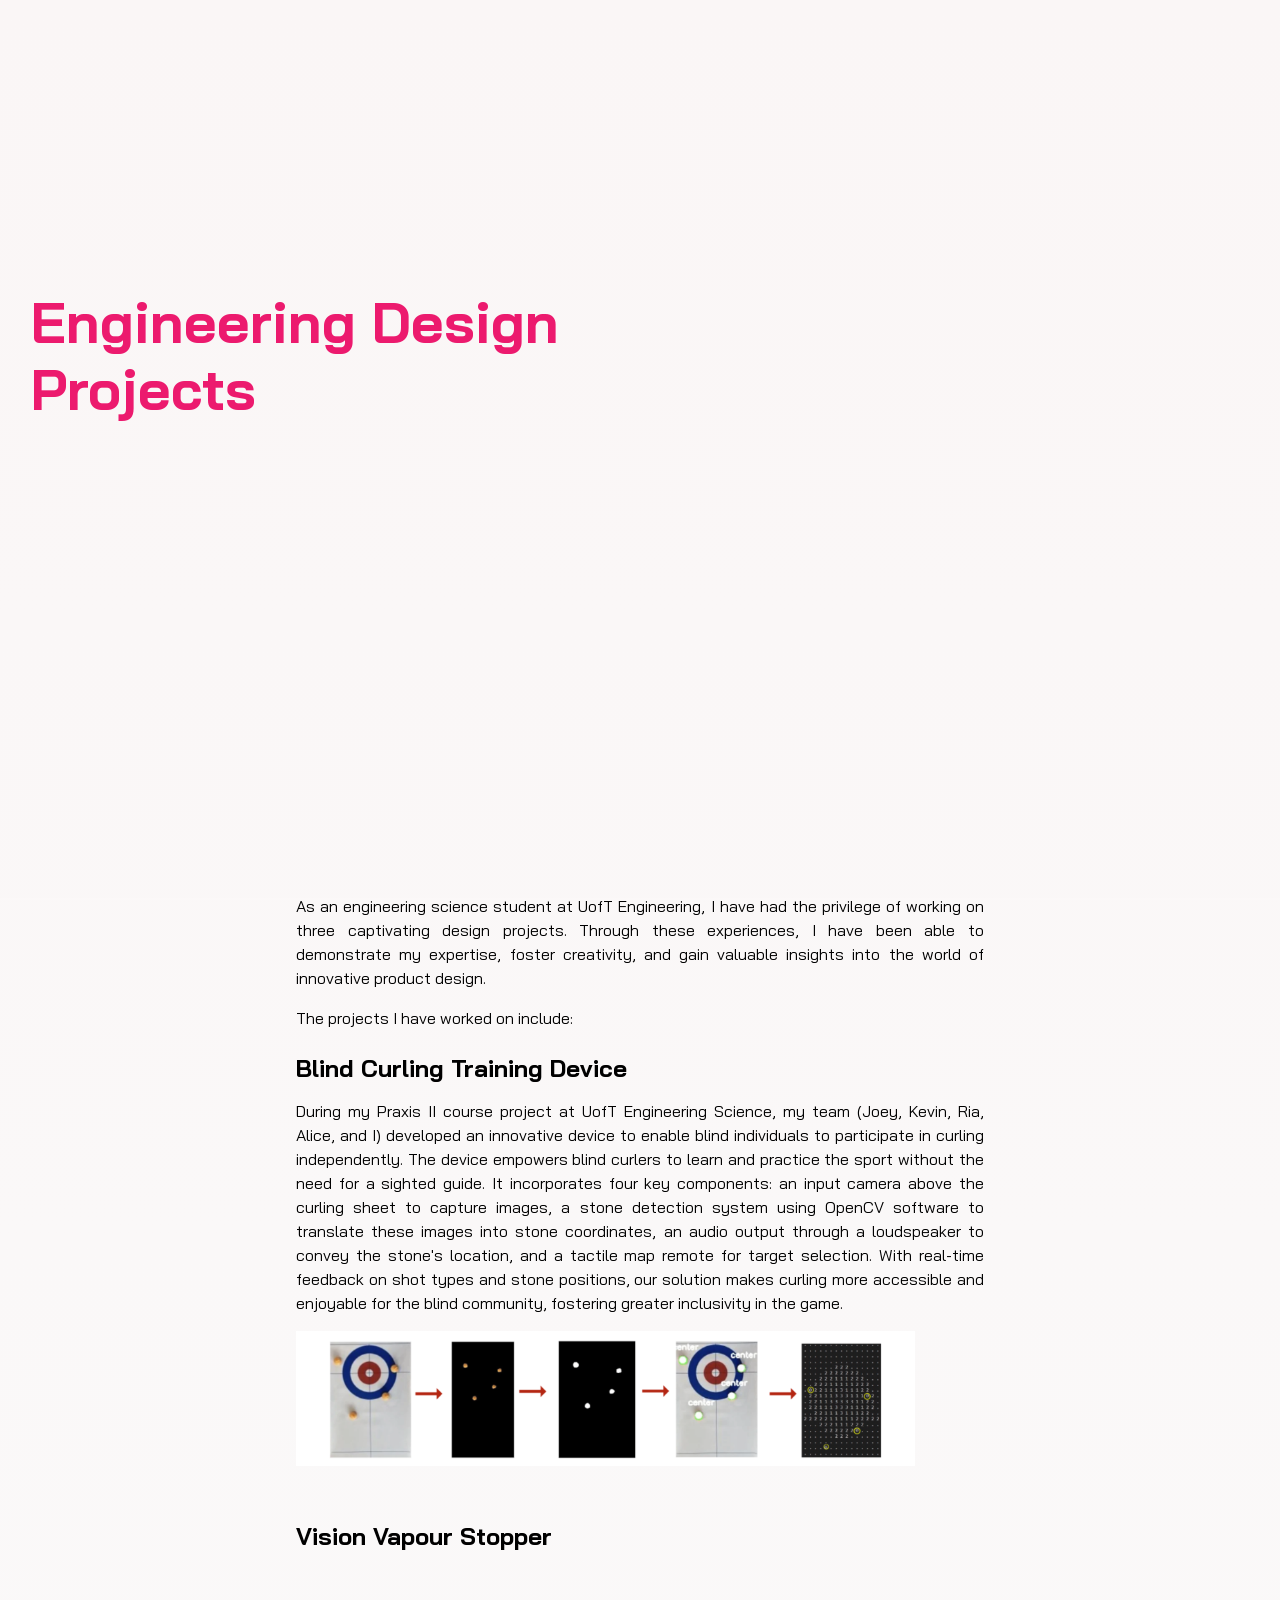
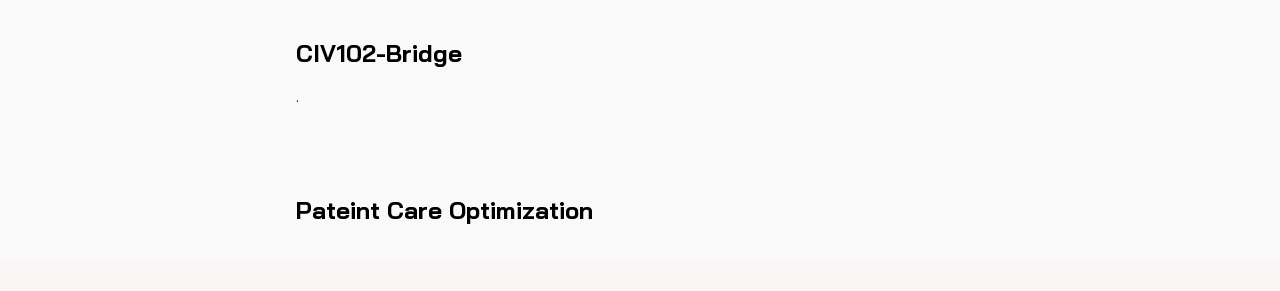
==== EngineeringDesign.html @ 1d96adac "Update EngineeringDesign.html" ====
<!DOCTYPE html>
<html lang="en">

<head>
  <meta charset="UTF-8">
  <meta http-equiv="X-UA-Compatible" content="IE=edge">
  <meta name="viewport" content="width=device-width, initial-scale=1.0">
  <title>Najma Sultani Engineering Designer</title>
  <link rel="stylesheet" href="css/bootstrap.min.css">
  <link rel="stylesheet" href="css/aos.css">
  <link rel="stylesheet" href="css/line-awesome.min.css">
  <link rel="stylesheet" href="css/style-page2.css">
</head>

<body data-bs-spy="scroll" data-bs-target=".navbar">
  


  <!-- Add your content here -->
  <section id="work" class="full-height px-lg-5">
    <div class="container">
      <div class="row justify-content-center">
        <div class="col-lg-8 text-center">
          <div class="header-image"></div>
          <div class="header-text">
          <h1 class="display-4 text-brand fw-bold">Engineering Design Projects</h1>
          </div>
        </div>
      </div>
    </div>
  </section>
  <section id="work" class="full-height px-4">
    <div class="container">
      <div class="row justify-content-center">
        <div class="col-md-8 mb-2">
          <div class="p-4 text">
            <p class="text">As an engineering science student at UofT Engineering, I have had the privilege of working on three captivating design projects. Through these experiences, I have been able to demonstrate my expertise, foster creativity, and gain valuable insights into the world of innovative product design.</p>
            <p class="mt-1 mb-4">The projects I have worked on include:</p> 
            <h4 class="mb-3">Blind Curling Training Device</h4>
            <p>During my Praxis II course project at UofT Engineering Science, my team (Joey, Kevin, Ria, Alice, and I) developed an innovative device to enable blind individuals to participate in curling independently. The device empowers blind curlers to learn and practice the sport without the need for a sighted guide. It incorporates four key components: an input camera above the curling sheet to capture images, a stone detection system using OpenCV software to translate these images into stone coordinates, an audio output through a loudspeaker to convey the stone's location, and a tactile map remote for target selection. With real-time feedback on shot types and stone positions, our solution makes curling more accessible and enjoyable for the blind community, fostering greater inclusivity in the game.</p>
            <img src="images/curlingdevice.png" alt="Praxis II Project Image">
          </div>
        </div>
      </div>

      <div class="row justify-content-center">
        <div class="col-md-8 mb-lg-4">
          <div class="p-4 text">
            <h4 class="mb-3">Vision Vapour Stopper</h4>
            <p></p>
            
          </div>
        </div>
      </div>

      <div class="row justify-content-center">
        <div class="col-md-8 mb-lg-4">
          <div class="p-4 text">
            <h4 class="mb-3">CIV102-Bridge</h4>
            <p>.</p>
          </div>
        </div>
      </div>

      <div class="row justify-content-center">
        <div class="col-md-8 mb-lg-4">
          <div class="p-4 text">
            <h4 class="mb-3">Pateint Care Optimization</h4>
            <p></p>
            
          </div>
        </div>
      </div>

    </div>
  </section>
  <!--//WORK-->

  <script src="js/aos.js"></script>
  <script src="js/main.js"></script>
  <script src="js/bootstrap.bundle.min.js"></script>

</body>

</html>
---- css/line-awesome.min.css ----
.la,.lab,.lad,.lal,.lar,.las{-moz-osx-font-smoothing:grayscale;-webkit-font-smoothing:antialiased;display:inline-block;font-style:normal;font-variant:normal;text-rendering:auto;line-height:1}.la-lg{font-size:1.33333em;line-height:.75em;vertical-align:-.0667em}.la-xs{font-size:.75em}.la-sm{font-size:.875em}.la-1x{font-size:1em}.la-2x{font-size:2em}.la-3x{font-size:3em}.la-4x{font-size:4em}.la-5x{font-size:5em}.la-6x{font-size:6em}.la-7x{font-size:7em}.la-8x{font-size:8em}.la-9x{font-size:9em}.la-10x{font-size:10em}.la-fw{text-align:center;width:1.25em}.la-ul{list-style-type:none;margin-left:2.5em;padding-left:0}.la-ul>li{position:relative}.la-li{left:-2em;position:absolute;text-align:center;width:2em;line-height:inherit}.la-border{border:solid .08em #eee;border-radius:.1em;padding:.2em .25em .15em}.la-pull-left{float:left}.la-pull-right{float:right}.la.la-pull-left,.lab.la-pull-left,.lal.la-pull-left,.lar.la-pull-left,.las.la-pull-left{margin-right:.3em}.la.la-pull-right,.lab.la-pull-right,.lal.la-pull-right,.lar.la-pull-right,.las.la-pull-right{margin-left:.3em}.la-spin{-webkit-animation:la-spin 2s infinite linear;animation:la-spin 2s infinite linear}.la-pulse{-webkit-animation:la-spin 1s infinite steps(8);animation:la-spin 1s infinite steps(8)}@-webkit-keyframes la-spin{0%{-webkit-transform:rotate(0);transform:rotate(0)}100%{-webkit-transform:rotate(360deg);transform:rotate(360deg)}}@keyframes la-spin{0%{-webkit-transform:rotate(0);transform:rotate(0)}100%{-webkit-transform:rotate(360deg);transform:rotate(360deg)}}.la-rotate-90{-webkit-transform:rotate(90deg);transform:rotate(90deg)}.la-rotate-180{-webkit-transform:rotate(180deg);transform:rotate(180deg)}.la-rotate-270{-webkit-transform:rotate(270deg);transform:rotate(270deg)}.la-flip-horizontal{-webkit-transform:scale(-1,1);transform:scale(-1,1)}.la-flip-vertical{-webkit-transform:scale(1,-1);transform:scale(1,-1)}.la-flip-both,.la-flip-horizontal.la-flip-vertical{-webkit-transform:scale(-1,-1);transform:scale(-1,-1)}:root .la-flip-both,:root .la-flip-horizontal,:root .la-flip-vertical,:root .la-rotate-180,:root .la-rotate-270,:root .la-rotate-90{-webkit-filter:none;filter:none}.la-stack{display:inline-block;height:2em;line-height:2em;position:relative;vertical-align:middle;width:2.5em}.la-stack-1x,.la-stack-2x{left:0;position:absolute;text-align:center;width:100%}.la-stack-1x{line-height:inherit}.la-stack-2x{font-size:2em}.la-inverse{color:#fff}.la-500px:before{content:"\f26e"}.la-accessible-icon:before{content:"\f368"}.la-accusoft:before{content:"\f369"}.la-acquisitions-incorporated:before{content:"\f6af"}.la-ad:before{content:"\f641"}.la-address-book:before{content:"\f2b9"}.la-address-card:before{content:"\f2bb"}.la-adjust:before{content:"\f042"}.la-adn:before{content:"\f170"}.la-adobe:before{content:"\f778"}.la-adversal:before{content:"\f36a"}.la-affiliatetheme:before{content:"\f36b"}.la-air-freshener:before{content:"\f5d0"}.la-airbnb:before{content:"\f834"}.la-algolia:before{content:"\f36c"}.la-align-center:before{content:"\f037"}.la-align-justify:before{content:"\f039"}.la-align-left:before{content:"\f036"}.la-align-right:before{content:"\f038"}.la-alipay:before{content:"\f642"}.la-allergies:before{content:"\f461"}.la-amazon:before{content:"\f270"}.la-amazon-pay:before{content:"\f42c"}.la-ambulance:before{content:"\f0f9"}.la-american-sign-language-interpreting:before{content:"\f2a3"}.la-amilia:before{content:"\f36d"}.la-anchor:before{content:"\f13d"}.la-android:before{content:"\f17b"}.la-angellist:before{content:"\f209"}.la-angle-double-down:before{content:"\f103"}.la-angle-double-left:before{content:"\f100"}.la-angle-double-right:before{content:"\f101"}.la-angle-double-up:before{content:"\f102"}.la-angle-down:before{content:"\f107"}.la-angle-left:before{content:"\f104"}.la-angle-right:before{content:"\f105"}.la-angle-up:before{content:"\f106"}.la-angry:before{content:"\f556"}.la-angrycreative:before{content:"\f36e"}.la-angular:before{content:"\f420"}.la-ankh:before{content:"\f644"}.la-app-store:before{content:"\f36f"}.la-app-store-ios:before{content:"\f370"}.la-apper:before{content:"\f371"}.la-apple:before{content:"\f179"}.la-apple-alt:before{content:"\f5d1"}.la-apple-pay:before{content:"\f415"}.la-archive:before{content:"\f187"}.la-archway:before{content:"\f557"}.la-arrow-alt-circle-down:before{content:"\f358"}.la-arrow-alt-circle-left:before{content:"\f359"}.la-arrow-alt-circle-right:before{content:"\f35a"}.la-arrow-alt-circle-up:before{content:"\f35b"}.la-arrow-circle-down:before{content:"\f0ab"}.la-arrow-circle-left:before{content:"\f0a8"}.la-arrow-circle-right:before{content:"\f0a9"}.la-arrow-circle-up:before{content:"\f0aa"}.la-arrow-down:before{content:"\f063"}.la-arrow-left:before{content:"\f060"}.la-arrow-right:before{content:"\f061"}.la-arrow-up:before{content:"\f062"}.la-arrows-alt:before{content:"\f0b2"}.la-arrows-alt-h:before{content:"\f337"}.la-arrows-alt-v:before{content:"\f338"}.la-artstation:before{content:"\f77a"}.la-assistive-listening-systems:before{content:"\f2a2"}.la-asterisk:before{content:"\f069"}.la-asymmetrik:before{content:"\f372"}.la-at:before{content:"\f1fa"}.la-atlas:before{content:"\f558"}.la-atlassian:before{content:"\f77b"}.la-atom:before{content:"\f5d2"}.la-audible:before{content:"\f373"}.la-audio-description:before{content:"\f29e"}.la-autoprefixer:before{content:"\f41c"}.la-avianex:before{content:"\f374"}.la-aviato:before{content:"\f421"}.la-award:before{content:"\f559"}.la-aws:before{content:"\f375"}.la-baby:before{content:"\f77c"}.la-baby-carriage:before{content:"\f77d"}.la-backspace:before{content:"\f55a"}.la-backward:before{content:"\f04a"}.la-bacon:before{content:"\f7e5"}.la-balance-scale:before{content:"\f24e"}.la-balance-scale-left:before{content:"\f515"}.la-balance-scale-right:before{content:"\f516"}.la-ban:before{content:"\f05e"}.la-band-aid:before{content:"\f462"}.la-bandcamp:before{content:"\f2d5"}.la-barcode:before{content:"\f02a"}.la-bars:before{content:"\f0c9"}.la-baseball-ball:before{content:"\f433"}.la-basketball-ball:before{content:"\f434"}.la-bath:before{content:"\f2cd"}.la-battery-empty:before{content:"\f244"}.la-battery-full:before{content:"\f240"}.la-battery-half:before{content:"\f242"}.la-battery-quarter:before{content:"\f243"}.la-battery-three-quarters:before{content:"\f241"}.la-battle-net:before{content:"\f835"}.la-bed:before{content:"\f236"}.la-beer:before{content:"\f0fc"}.la-behance:before{content:"\f1b4"}.la-behance-square:before{content:"\f1b5"}.la-bell:before{content:"\f0f3"}.la-bell-slash:before{content:"\f1f6"}.la-bezier-curve:before{content:"\f55b"}.la-bible:before{content:"\f647"}.la-bicycle:before{content:"\f206"}.la-biking:before{content:"\f84a"}.la-bimobject:before{content:"\f378"}.la-binoculars:before{content:"\f1e5"}.la-biohazard:before{content:"\f780"}.la-birthday-cake:before{content:"\f1fd"}.la-bitbucket:before{content:"\f171"}.la-bitcoin:before{content:"\f379"}.la-bity:before{content:"\f37a"}.la-black-tie:before{content:"\f27e"}.la-blackberry:before{content:"\f37b"}.la-blender:before{content:"\f517"}.la-blender-phone:before{content:"\f6b6"}.la-blind:before{content:"\f29d"}.la-blog:before{content:"\f781"}.la-blogger:before{content:"\f37c"}.la-blogger-b:before{content:"\f37d"}.la-bluetooth:before{content:"\f293"}.la-bluetooth-b:before{content:"\f294"}.la-bold:before{content:"\f032"}.la-bolt:before{content:"\f0e7"}.la-bomb:before{content:"\f1e2"}.la-bone:before{content:"\f5d7"}.la-bong:before{content:"\f55c"}.la-book:before{content:"\f02d"}.la-book-dead:before{content:"\f6b7"}.la-book-medical:before{content:"\f7e6"}.la-book-open:before{content:"\f518"}.la-book-reader:before{content:"\f5da"}.la-bookmark:before{content:"\f02e"}.la-bootstrap:before{content:"\f836"}.la-border-all:before{content:"\f84c"}.la-border-none:before{content:"\f850"}.la-border-style:before{content:"\f853"}.la-bowling-ball:before{content:"\f436"}.la-box:before{content:"\f466"}.la-box-open:before{content:"\f49e"}.la-boxes:before{content:"\f468"}.la-braille:before{content:"\f2a1"}.la-brain:before{content:"\f5dc"}.la-bread-slice:before{content:"\f7ec"}.la-briefcase:before{content:"\f0b1"}.la-briefcase-medical:before{content:"\f469"}.la-broadcast-tower:before{content:"\f519"}.la-broom:before{content:"\f51a"}.la-brush:before{content:"\f55d"}.la-btc:before{content:"\f15a"}.la-buffer:before{content:"\f837"}.la-bug:before{content:"\f188"}.la-building:before{content:"\f1ad"}.la-bullhorn:before{content:"\f0a1"}.la-bullseye:before{content:"\f140"}.la-burn:before{content:"\f46a"}.la-buromobelexperte:before{content:"\f37f"}.la-bus:before{content:"\f207"}.la-bus-alt:before{content:"\f55e"}.la-business-time:before{content:"\f64a"}.la-buy-n-large:before{content:"\f8a6"}.la-buysellads:before{content:"\f20d"}.la-calculator:before{content:"\f1ec"}.la-calendar:before{content:"\f133"}.la-calendar-alt:before{content:"\f073"}.la-calendar-check:before{content:"\f274"}.la-calendar-day:before{content:"\f783"}.la-calendar-minus:before{content:"\f272"}.la-calendar-plus:before{content:"\f271"}.la-calendar-times:before{content:"\f273"}.la-calendar-week:before{content:"\f784"}.la-camera:before{content:"\f030"}.la-camera-retro:before{content:"\f083"}.la-campground:before{content:"\f6bb"}.la-canadian-maple-leaf:before{content:"\f785"}.la-candy-cane:before{content:"\f786"}.la-cannabis:before{content:"\f55f"}.la-capsules:before{content:"\f46b"}.la-car:before{content:"\f1b9"}.la-car-alt:before{content:"\f5de"}.la-car-battery:before{content:"\f5df"}.la-car-crash:before{content:"\f5e1"}.la-car-side:before{content:"\f5e4"}.la-caret-down:before{content:"\f0d7"}.la-caret-left:before{content:"\f0d9"}.la-caret-right:before{content:"\f0da"}.la-caret-square-down:before{content:"\f150"}.la-caret-square-left:before{content:"\f191"}.la-caret-square-right:before{content:"\f152"}.la-caret-square-up:before{content:"\f151"}.la-caret-up:before{content:"\f0d8"}.la-carrot:before{content:"\f787"}.la-cart-arrow-down:before{content:"\f218"}.la-cart-plus:before{content:"\f217"}.la-cash-register:before{content:"\f788"}.la-cat:before{content:"\f6be"}.la-cc-amazon-pay:before{content:"\f42d"}.la-cc-amex:before{content:"\f1f3"}.la-cc-apple-pay:before{content:"\f416"}.la-cc-diners-club:before{content:"\f24c"}.la-cc-discover:before{content:"\f1f2"}.la-cc-jcb:before{content:"\f24b"}.la-cc-mastercard:before{content:"\f1f1"}.la-cc-paypal:before{content:"\f1f4"}.la-cc-stripe:before{content:"\f1f5"}.la-cc-visa:before{content:"\f1f0"}.la-centercode:before{content:"\f380"}.la-centos:before{content:"\f789"}.la-certificate:before{content:"\f0a3"}.la-chair:before{content:"\f6c0"}.la-chalkboard:before{content:"\f51b"}.la-chalkboard-teacher:before{content:"\f51c"}.la-charging-station:before{content:"\f5e7"}.la-chart-area:before{content:"\f1fe"}.la-chart-bar:before{content:"\f080"}.la-chart-line:before{content:"\f201"}.la-chart-pie:before{content:"\f200"}.la-check:before{content:"\f00c"}.la-check-circle:before{content:"\f058"}.la-check-double:before{content:"\f560"}.la-check-square:before{content:"\f14a"}.la-cheese:before{content:"\f7ef"}.la-chess:before{content:"\f439"}.la-chess-bishop:before{content:"\f43a"}.la-chess-board:before{content:"\f43c"}.la-chess-king:before{content:"\f43f"}.la-chess-knight:before{content:"\f441"}.la-chess-pawn:before{content:"\f443"}.la-chess-queen:before{content:"\f445"}.la-chess-rook:before{content:"\f447"}.la-chevron-circle-down:before{content:"\f13a"}.la-chevron-circle-left:before{content:"\f137"}.la-chevron-circle-right:before{content:"\f138"}.la-chevron-circle-up:before{content:"\f139"}.la-chevron-down:before{content:"\f078"}.la-chevron-left:before{content:"\f053"}.la-chevron-right:before{content:"\f054"}.la-chevron-up:before{content:"\f077"}.la-child:before{content:"\f1ae"}.la-chrome:before{content:"\f268"}.la-chromecast:before{content:"\f838"}.la-church:before{content:"\f51d"}.la-circle:before{content:"\f111"}.la-circle-notch:before{content:"\f1ce"}.la-city:before{content:"\f64f"}.la-clinic-medical:before{content:"\f7f2"}.la-clipboard:before{content:"\f328"}.la-clipboard-check:before{content:"\f46c"}.la-clipboard-list:before{content:"\f46d"}.la-clock:before{content:"\f017"}.la-clone:before{content:"\f24d"}.la-closed-captioning:before{content:"\f20a"}.la-cloud:before{content:"\f0c2"}.la-cloud-download-alt:before{content:"\f381"}.la-cloud-meatball:before{content:"\f73b"}.la-cloud-moon:before{content:"\f6c3"}.la-cloud-moon-rain:before{content:"\f73c"}.la-cloud-rain:before{content:"\f73d"}.la-cloud-showers-heavy:before{content:"\f740"}.la-cloud-sun:before{content:"\f6c4"}.la-cloud-sun-rain:before{content:"\f743"}.la-cloud-upload-alt:before{content:"\f382"}.la-cloudscale:before{content:"\f383"}.la-cloudsmith:before{content:"\f384"}.la-cloudversify:before{content:"\f385"}.la-cocktail:before{content:"\f561"}.la-code:before{content:"\f121"}.la-code-branch:before{content:"\f126"}.la-codepen:before{content:"\f1cb"}.la-codiepie:before{content:"\f284"}.la-coffee:before{content:"\f0f4"}.la-cog:before{content:"\f013"}.la-cogs:before{content:"\f085"}.la-coins:before{content:"\f51e"}.la-columns:before{content:"\f0db"}.la-comment:before{content:"\f075"}.la-comment-alt:before{content:"\f27a"}.la-comment-dollar:before{content:"\f651"}.la-comment-dots:before{content:"\f4ad"}.la-comment-medical:before{content:"\f7f5"}.la-comment-slash:before{content:"\f4b3"}.la-comments:before{content:"\f086"}.la-comments-dollar:before{content:"\f653"}.la-compact-disc:before{content:"\f51f"}.la-compass:before{content:"\f14e"}.la-compress:before{content:"\f066"}.la-compress-arrows-alt:before{content:"\f78c"}.la-concierge-bell:before{content:"\f562"}.la-confluence:before{content:"\f78d"}.la-connectdevelop:before{content:"\f20e"}.la-contao:before{content:"\f26d"}.la-cookie:before{content:"\f563"}.la-cookie-bite:before{content:"\f564"}.la-copy:before{content:"\f0c5"}.la-copyright:before{content:"\f1f9"}.la-cotton-bureau:before{content:"\f89e"}.la-couch:before{content:"\f4b8"}.la-cpanel:before{content:"\f388"}.la-creative-commons:before{content:"\f25e"}.la-creative-commons-by:before{content:"\f4e7"}.la-creative-commons-nc:before{content:"\f4e8"}.la-creative-commons-nc-eu:before{content:"\f4e9"}.la-creative-commons-nc-jp:before{content:"\f4ea"}.la-creative-commons-nd:before{content:"\f4eb"}.la-creative-commons-pd:before{content:"\f4ec"}.la-creative-commons-pd-alt:before{content:"\f4ed"}.la-creative-commons-remix:before{content:"\f4ee"}.la-creative-commons-sa:before{content:"\f4ef"}.la-creative-commons-sampling:before{content:"\f4f0"}.la-creative-commons-sampling-plus:before{content:"\f4f1"}.la-creative-commons-share:before{content:"\f4f2"}.la-creative-commons-zero:before{content:"\f4f3"}.la-credit-card:before{content:"\f09d"}.la-critical-role:before{content:"\f6c9"}.la-crop:before{content:"\f125"}.la-crop-alt:before{content:"\f565"}.la-cross:before{content:"\f654"}.la-crosshairs:before{content:"\f05b"}.la-crow:before{content:"\f520"}.la-crown:before{content:"\f521"}.la-crutch:before{content:"\f7f7"}.la-css3:before{content:"\f13c"}.la-css3-alt:before{content:"\f38b"}.la-cube:before{content:"\f1b2"}.la-cubes:before{content:"\f1b3"}.la-cut:before{content:"\f0c4"}.la-cuttlefish:before{content:"\f38c"}.la-d-and-d:before{content:"\f38d"}.la-d-and-d-beyond:before{content:"\f6ca"}.la-dashcube:before{content:"\f210"}.la-database:before{content:"\f1c0"}.la-deaf:before{content:"\f2a4"}.la-delicious:before{content:"\f1a5"}.la-democrat:before{content:"\f747"}.la-deploydog:before{content:"\f38e"}.la-deskpro:before{content:"\f38f"}.la-desktop:before{content:"\f108"}.la-dev:before{content:"\f6cc"}.la-deviantart:before{content:"\f1bd"}.la-dharmachakra:before{content:"\f655"}.la-dhl:before{content:"\f790"}.la-diagnoses:before{content:"\f470"}.la-diaspora:before{content:"\f791"}.la-dice:before{content:"\f522"}.la-dice-d20:before{content:"\f6cf"}.la-dice-d6:before{content:"\f6d1"}.la-dice-five:before{content:"\f523"}.la-dice-four:before{content:"\f524"}.la-dice-one:before{content:"\f525"}.la-dice-six:before{content:"\f526"}.la-dice-three:before{content:"\f527"}.la-dice-two:before{content:"\f528"}.la-digg:before{content:"\f1a6"}.la-digital-ocean:before{content:"\f391"}.la-digital-tachograph:before{content:"\f566"}.la-directions:before{content:"\f5eb"}.la-discord:before{content:"\f392"}.la-discourse:before{content:"\f393"}.la-divide:before{content:"\f529"}.la-dizzy:before{content:"\f567"}.la-dna:before{content:"\f471"}.la-dochub:before{content:"\f394"}.la-docker:before{content:"\f395"}.la-dog:before{content:"\f6d3"}.la-dollar-sign:before{content:"\f155"}.la-dolly:before{content:"\f472"}.la-dolly-flatbed:before{content:"\f474"}.la-donate:before{content:"\f4b9"}.la-door-closed:before{content:"\f52a"}.la-door-open:before{content:"\f52b"}.la-dot-circle:before{content:"\f192"}.la-dove:before{content:"\f4ba"}.la-download:before{content:"\f019"}.la-draft2digital:before{content:"\f396"}.la-drafting-compass:before{content:"\f568"}.la-dragon:before{content:"\f6d5"}.la-draw-polygon:before{content:"\f5ee"}.la-dribbble:before{content:"\f17d"}.la-dribbble-square:before{content:"\f397"}.la-dropbox:before{content:"\f16b"}.la-drum:before{content:"\f569"}.la-drum-steelpan:before{content:"\f56a"}.la-drumstick-bite:before{content:"\f6d7"}.la-drupal:before{content:"\f1a9"}.la-dumbbell:before{content:"\f44b"}.la-dumpster:before{content:"\f793"}.la-dumpster-fire:before{content:"\f794"}.la-dungeon:before{content:"\f6d9"}.la-dyalog:before{content:"\f399"}.la-earlybirds:before{content:"\f39a"}.la-ebay:before{content:"\f4f4"}.la-edge:before{content:"\f282"}.la-edit:before{content:"\f044"}.la-egg:before{content:"\f7fb"}.la-eject:before{content:"\f052"}.la-elementor:before{content:"\f430"}.la-ellipsis-h:before{content:"\f141"}.la-ellipsis-v:before{content:"\f142"}.la-ello:before{content:"\f5f1"}.la-ember:before{content:"\f423"}.la-empire:before{content:"\f1d1"}.la-envelope:before{content:"\f0e0"}.la-envelope-open:before{content:"\f2b6"}.la-envelope-open-text:before{content:"\f658"}.la-envelope-square:before{content:"\f199"}.la-envira:before{content:"\f299"}.la-equals:before{content:"\f52c"}.la-eraser:before{content:"\f12d"}.la-erlang:before{content:"\f39d"}.la-ethereum:before{content:"\f42e"}.la-ethernet:before{content:"\f796"}.la-etsy:before{content:"\f2d7"}.la-euro-sign:before{content:"\f153"}.la-evernote:before{content:"\f839"}.la-exchange-alt:before{content:"\f362"}.la-exclamation:before{content:"\f12a"}.la-exclamation-circle:before{content:"\f06a"}.la-exclamation-triangle:before{content:"\f071"}.la-expand:before{content:"\f065"}.la-expand-arrows-alt:before{content:"\f31e"}.la-expeditedssl:before{content:"\f23e"}.la-external-link-alt:before{content:"\f35d"}.la-external-link-square-alt:before{content:"\f360"}.la-eye:before{content:"\f06e"}.la-eye-dropper:before{content:"\f1fb"}.la-eye-slash:before{content:"\f070"}.la-facebook:before{content:"\f09a"}.la-facebook-f:before{content:"\f39e"}.la-facebook-messenger:before{content:"\f39f"}.la-facebook-square:before{content:"\f082"}.la-fan:before{content:"\f863"}.la-fantasy-flight-games:before{content:"\f6dc"}.la-fast-backward:before{content:"\f049"}.la-fast-forward:before{content:"\f050"}.la-fax:before{content:"\f1ac"}.la-feather:before{content:"\f52d"}.la-feather-alt:before{content:"\f56b"}.la-fedex:before{content:"\f797"}.la-fedora:before{content:"\f798"}.la-female:before{content:"\f182"}.la-fighter-jet:before{content:"\f0fb"}.la-figma:before{content:"\f799"}.la-file:before{content:"\f15b"}.la-file-alt:before{content:"\f15c"}.la-file-archive:before{content:"\f1c6"}.la-file-audio:before{content:"\f1c7"}.la-file-code:before{content:"\f1c9"}.la-file-contract:before{content:"\f56c"}.la-file-csv:before{content:"\f6dd"}.la-file-download:before{content:"\f56d"}.la-file-excel:before{content:"\f1c3"}.la-file-export:before{content:"\f56e"}.la-file-image:before{content:"\f1c5"}.la-file-import:before{content:"\f56f"}.la-file-invoice:before{content:"\f570"}.la-file-invoice-dollar:before{content:"\f571"}.la-file-medical:before{content:"\f477"}.la-file-medical-alt:before{content:"\f478"}.la-file-pdf:before{content:"\f1c1"}.la-file-powerpoint:before{content:"\f1c4"}.la-file-prescription:before{content:"\f572"}.la-file-signature:before{content:"\f573"}.la-file-upload:before{content:"\f574"}.la-file-video:before{content:"\f1c8"}.la-file-word:before{content:"\f1c2"}.la-fill:before{content:"\f575"}.la-fill-drip:before{content:"\f576"}.la-film:before{content:"\f008"}.la-filter:before{content:"\f0b0"}.la-fingerprint:before{content:"\f577"}.la-fire:before{content:"\f06d"}.la-fire-alt:before{content:"\f7e4"}.la-fire-extinguisher:before{content:"\f134"}.la-firefox:before{content:"\f269"}.la-first-aid:before{content:"\f479"}.la-first-order:before{content:"\f2b0"}.la-first-order-alt:before{content:"\f50a"}.la-firstdraft:before{content:"\f3a1"}.la-fish:before{content:"\f578"}.la-fist-raised:before{content:"\f6de"}.la-flag:before{content:"\f024"}.la-flag-checkered:before{content:"\f11e"}.la-flag-usa:before{content:"\f74d"}.la-flask:before{content:"\f0c3"}.la-flickr:before{content:"\f16e"}.la-flipboard:before{content:"\f44d"}.la-flushed:before{content:"\f579"}.la-fly:before{content:"\f417"}.la-folder:before{content:"\f07b"}.la-folder-minus:before{content:"\f65d"}.la-folder-open:before{content:"\f07c"}.la-folder-plus:before{content:"\f65e"}.la-font:before{content:"\f031"}.la-font-awesome:before{content:"\f2b4"}.la-font-awesome-alt:before{content:"\f35c"}.la-font-awesome-flag:before{content:"\f425"}.la-font-awesome-logo-full:before{content:"\f4e6"}.la-fonticons:before{content:"\f280"}.la-fonticons-fi:before{content:"\f3a2"}.la-football-ball:before{content:"\f44e"}.la-fort-awesome:before{content:"\f286"}.la-fort-awesome-alt:before{content:"\f3a3"}.la-forumbee:before{content:"\f211"}.la-forward:before{content:"\f04e"}.la-foursquare:before{content:"\f180"}.la-free-code-camp:before{content:"\f2c5"}.la-freebsd:before{content:"\f3a4"}.la-frog:before{content:"\f52e"}.la-frown:before{content:"\f119"}.la-frown-open:before{content:"\f57a"}.la-fulcrum:before{content:"\f50b"}.la-funnel-dollar:before{content:"\f662"}.la-futbol:before{content:"\f1e3"}.la-galactic-republic:before{content:"\f50c"}.la-galactic-senate:before{content:"\f50d"}.la-gamepad:before{content:"\f11b"}.la-gas-pump:before{content:"\f52f"}.la-gavel:before{content:"\f0e3"}.la-gem:before{content:"\f3a5"}.la-genderless:before{content:"\f22d"}.la-get-pocket:before{content:"\f265"}.la-gg:before{content:"\f260"}.la-gg-circle:before{content:"\f261"}.la-ghost:before{content:"\f6e2"}.la-gift:before{content:"\f06b"}.la-gifts:before{content:"\f79c"}.la-git:before{content:"\f1d3"}.la-git-alt:before{content:"\f841"}.la-git-square:before{content:"\f1d2"}.la-github:before{content:"\f09b"}.la-github-alt:before{content:"\f113"}.la-github-square:before{content:"\f092"}.la-gitkraken:before{content:"\f3a6"}.la-gitlab:before{content:"\f296"}.la-gitter:before{content:"\f426"}.la-glass-cheers:before{content:"\f79f"}.la-glass-martini:before{content:"\f000"}.la-glass-martini-alt:before{content:"\f57b"}.la-glass-whiskey:before{content:"\f7a0"}.la-glasses:before{content:"\f530"}.la-glide:before{content:"\f2a5"}.la-glide-g:before{content:"\f2a6"}.la-globe:before{content:"\f0ac"}.la-globe-africa:before{content:"\f57c"}.la-globe-americas:before{content:"\f57d"}.la-globe-asia:before{content:"\f57e"}.la-globe-europe:before{content:"\f7a2"}.la-gofore:before{content:"\f3a7"}.la-golf-ball:before{content:"\f450"}.la-goodreads:before{content:"\f3a8"}.la-goodreads-g:before{content:"\f3a9"}.la-google:before{content:"\f1a0"}.la-google-drive:before{content:"\f3aa"}.la-google-play:before{content:"\f3ab"}.la-google-plus:before{content:"\f2b3"}.la-google-plus-g:before{content:"\f0d5"}.la-google-plus-square:before{content:"\f0d4"}.la-google-wallet:before{content:"\f1ee"}.la-gopuram:before{content:"\f664"}.la-graduation-cap:before{content:"\f19d"}.la-gratipay:before{content:"\f184"}.la-grav:before{content:"\f2d6"}.la-greater-than:before{content:"\f531"}.la-greater-than-equal:before{content:"\f532"}.la-grimace:before{content:"\f57f"}.la-grin:before{content:"\f580"}.la-grin-alt:before{content:"\f581"}.la-grin-beam:before{content:"\f582"}.la-grin-beam-sweat:before{content:"\f583"}.la-grin-hearts:before{content:"\f584"}.la-grin-squint:before{content:"\f585"}.la-grin-squint-tears:before{content:"\f586"}.la-grin-stars:before{content:"\f587"}.la-grin-tears:before{content:"\f588"}.la-grin-tongue:before{content:"\f589"}.la-grin-tongue-squint:before{content:"\f58a"}.la-grin-tongue-wink:before{content:"\f58b"}.la-grin-wink:before{content:"\f58c"}.la-grip-horizontal:before{content:"\f58d"}.la-grip-lines:before{content:"\f7a4"}.la-grip-lines-vertical:before{content:"\f7a5"}.la-grip-vertical:before{content:"\f58e"}.la-gripfire:before{content:"\f3ac"}.la-grunt:before{content:"\f3ad"}.la-guitar:before{content:"\f7a6"}.la-gulp:before{content:"\f3ae"}.la-h-square:before{content:"\f0fd"}.la-hacker-news:before{content:"\f1d4"}.la-hacker-news-square:before{content:"\f3af"}.la-hackerrank:before{content:"\f5f7"}.la-hamburger:before{content:"\f805"}.la-hammer:before{content:"\f6e3"}.la-hamsa:before{content:"\f665"}.la-hand-holding:before{content:"\f4bd"}.la-hand-holding-heart:before{content:"\f4be"}.la-hand-holding-usd:before{content:"\f4c0"}.la-hand-lizard:before{content:"\f258"}.la-hand-middle-finger:before{content:"\f806"}.la-hand-paper:before{content:"\f256"}.la-hand-peace:before{content:"\f25b"}.la-hand-point-down:before{content:"\f0a7"}.la-hand-point-left:before{content:"\f0a5"}.la-hand-point-right:before{content:"\f0a4"}.la-hand-point-up:before{content:"\f0a6"}.la-hand-pointer:before{content:"\f25a"}.la-hand-rock:before{content:"\f255"}.la-hand-scissors:before{content:"\f257"}.la-hand-spock:before{content:"\f259"}.la-hands:before{content:"\f4c2"}.la-hands-helping:before{content:"\f4c4"}.la-handshake:before{content:"\f2b5"}.la-hanukiah:before{content:"\f6e6"}.la-hard-hat:before{content:"\f807"}.la-hashtag:before{content:"\f292"}.la-hat-cowboy:before{content:"\f8c0"}.la-hat-cowboy-side:before{content:"\f8c1"}.la-hat-wizard:before{content:"\f6e8"}.la-haykal:before{content:"\f666"}.la-hdd:before{content:"\f0a0"}.la-heading:before{content:"\f1dc"}.la-headphones:before{content:"\f025"}.la-headphones-alt:before{content:"\f58f"}.la-headset:before{content:"\f590"}.la-heart:before{content:"\f004"}.la-heart-broken:before{content:"\f7a9"}.la-heartbeat:before{content:"\f21e"}.la-helicopter:before{content:"\f533"}.la-highlighter:before{content:"\f591"}.la-hiking:before{content:"\f6ec"}.la-hippo:before{content:"\f6ed"}.la-hips:before{content:"\f452"}.la-hire-a-helper:before{content:"\f3b0"}.la-history:before{content:"\f1da"}.la-hockey-puck:before{content:"\f453"}.la-holly-berry:before{content:"\f7aa"}.la-home:before{content:"\f015"}.la-hooli:before{content:"\f427"}.la-hornbill:before{content:"\f592"}.la-horse:before{content:"\f6f0"}.la-horse-head:before{content:"\f7ab"}.la-hospital:before{content:"\f0f8"}.la-hospital-alt:before{content:"\f47d"}.la-hospital-symbol:before{content:"\f47e"}.la-hot-tub:before{content:"\f593"}.la-hotdog:before{content:"\f80f"}.la-hotel:before{content:"\f594"}.la-hotjar:before{content:"\f3b1"}.la-hourglass:before{content:"\f254"}.la-hourglass-end:before{content:"\f253"}.la-hourglass-half:before{content:"\f252"}.la-hourglass-start:before{content:"\f251"}.la-house-damage:before{content:"\f6f1"}.la-houzz:before{content:"\f27c"}.la-hryvnia:before{content:"\f6f2"}.la-html5:before{content:"\f13b"}.la-hubspot:before{content:"\f3b2"}.la-i-cursor:before{content:"\f246"}.la-ice-cream:before{content:"\f810"}.la-icicles:before{content:"\f7ad"}.la-icons:before{content:"\f86d"}.la-id-badge:before{content:"\f2c1"}.la-id-card:before{content:"\f2c2"}.la-id-card-alt:before{content:"\f47f"}.la-igloo:before{content:"\f7ae"}.la-image:before{content:"\f03e"}.la-images:before{content:"\f302"}.la-imdb:before{content:"\f2d8"}.la-inbox:before{content:"\f01c"}.la-indent:before{content:"\f03c"}.la-industry:before{content:"\f275"}.la-infinity:before{content:"\f534"}.la-info:before{content:"\f129"}.la-info-circle:before{content:"\f05a"}.la-instagram:before{content:"\f16d"}.la-intercom:before{content:"\f7af"}.la-internet-explorer:before{content:"\f26b"}.la-invision:before{content:"\f7b0"}.la-ioxhost:before{content:"\f208"}.la-italic:before{content:"\f033"}.la-itch-io:before{content:"\f83a"}.la-itunes:before{content:"\f3b4"}.la-itunes-note:before{content:"\f3b5"}.la-java:before{content:"\f4e4"}.la-jedi:before{content:"\f669"}.la-jedi-order:before{content:"\f50e"}.la-jenkins:before{content:"\f3b6"}.la-jira:before{content:"\f7b1"}.la-joget:before{content:"\f3b7"}.la-joint:before{content:"\f595"}.la-joomla:before{content:"\f1aa"}.la-journal-whills:before{content:"\f66a"}.la-js:before{content:"\f3b8"}.la-js-square:before{content:"\f3b9"}.la-jsfiddle:before{content:"\f1cc"}.la-kaaba:before{content:"\f66b"}.la-kaggle:before{content:"\f5fa"}.la-key:before{content:"\f084"}.la-keybase:before{content:"\f4f5"}.la-keyboard:before{content:"\f11c"}.la-keycdn:before{content:"\f3ba"}.la-khanda:before{content:"\f66d"}.la-kickstarter:before{content:"\f3bb"}.la-kickstarter-k:before{content:"\f3bc"}.la-kiss:before{content:"\f596"}.la-kiss-beam:before{content:"\f597"}.la-kiss-wink-heart:before{content:"\f598"}.la-kiwi-bird:before{content:"\f535"}.la-korvue:before{content:"\f42f"}.la-landmark:before{content:"\f66f"}.la-language:before{content:"\f1ab"}.la-laptop:before{content:"\f109"}.la-laptop-code:before{content:"\f5fc"}.la-laptop-medical:before{content:"\f812"}.la-laravel:before{content:"\f3bd"}.la-lastfm:before{content:"\f202"}.la-lastfm-square:before{content:"\f203"}.la-laugh:before{content:"\f599"}.la-laugh-beam:before{content:"\f59a"}.la-laugh-squint:before{content:"\f59b"}.la-laugh-wink:before{content:"\f59c"}.la-layer-group:before{content:"\f5fd"}.la-leaf:before{content:"\f06c"}.la-leanpub:before{content:"\f212"}.la-lemon:before{content:"\f094"}.la-less:before{content:"\f41d"}.la-less-than:before{content:"\f536"}.la-less-than-equal:before{content:"\f537"}.la-level-down-alt:before{content:"\f3be"}.la-level-up-alt:before{content:"\f3bf"}.la-life-ring:before{content:"\f1cd"}.la-lightbulb:before{content:"\f0eb"}.la-line:before{content:"\f3c0"}.la-link:before{content:"\f0c1"}.la-linkedin:before{content:"\f08c"}.la-linkedin-in:before{content:"\f0e1"}.la-linode:before{content:"\f2b8"}.la-linux:before{content:"\f17c"}.la-lira-sign:before{content:"\f195"}.la-list:before{content:"\f03a"}.la-list-alt:before{content:"\f022"}.la-list-ol:before{content:"\f0cb"}.la-list-ul:before{content:"\f0ca"}.la-location-arrow:before{content:"\f124"}.la-lock:before{content:"\f023"}.la-lock-open:before{content:"\f3c1"}.la-long-arrow-alt-down:before{content:"\f309"}.la-long-arrow-alt-left:before{content:"\f30a"}.la-long-arrow-alt-right:before{content:"\f30b"}.la-long-arrow-alt-up:before{content:"\f30c"}.la-low-vision:before{content:"\f2a8"}.la-luggage-cart:before{content:"\f59d"}.la-lyft:before{content:"\f3c3"}.la-magento:before{content:"\f3c4"}.la-magic:before{content:"\f0d0"}.la-magnet:before{content:"\f076"}.la-mail-bulk:before{content:"\f674"}.la-mailchimp:before{content:"\f59e"}.la-male:before{content:"\f183"}.la-mandalorian:before{content:"\f50f"}.la-map:before{content:"\f279"}.la-map-marked:before{content:"\f59f"}.la-map-marked-alt:before{content:"\f5a0"}.la-map-marker:before{content:"\f041"}.la-map-marker-alt:before{content:"\f3c5"}.la-map-pin:before{content:"\f276"}.la-map-signs:before{content:"\f277"}.la-markdown:before{content:"\f60f"}.la-marker:before{content:"\f5a1"}.la-mars:before{content:"\f222"}.la-mars-double:before{content:"\f227"}.la-mars-stroke:before{content:"\f229"}.la-mars-stroke-h:before{content:"\f22b"}.la-mars-stroke-v:before{content:"\f22a"}.la-mask:before{content:"\f6fa"}.la-mastodon:before{content:"\f4f6"}.la-maxcdn:before{content:"\f136"}.la-mdb:before{content:"\f8ca"}.la-medal:before{content:"\f5a2"}.la-medapps:before{content:"\f3c6"}.la-medium:before{content:"\f23a"}.la-medium-m:before{content:"\f3c7"}.la-medkit:before{content:"\f0fa"}.la-medrt:before{content:"\f3c8"}.la-meetup:before{content:"\f2e0"}.la-megaport:before{content:"\f5a3"}.la-meh:before{content:"\f11a"}.la-meh-blank:before{content:"\f5a4"}.la-meh-rolling-eyes:before{content:"\f5a5"}.la-memory:before{content:"\f538"}.la-mendeley:before{content:"\f7b3"}.la-menorah:before{content:"\f676"}.la-mercury:before{content:"\f223"}.la-meteor:before{content:"\f753"}.la-microchip:before{content:"\f2db"}.la-microphone:before{content:"\f130"}.la-microphone-alt:before{content:"\f3c9"}.la-microphone-alt-slash:before{content:"\f539"}.la-microphone-slash:before{content:"\f131"}.la-microscope:before{content:"\f610"}.la-microsoft:before{content:"\f3ca"}.la-minus:before{content:"\f068"}.la-minus-circle:before{content:"\f056"}.la-minus-square:before{content:"\f146"}.la-mitten:before{content:"\f7b5"}.la-mix:before{content:"\f3cb"}.la-mixcloud:before{content:"\f289"}.la-mizuni:before{content:"\f3cc"}.la-mobile:before{content:"\f10b"}.la-mobile-alt:before{content:"\f3cd"}.la-modx:before{content:"\f285"}.la-monero:before{content:"\f3d0"}.la-money-bill:before{content:"\f0d6"}.la-money-bill-alt:before{content:"\f3d1"}.la-money-bill-wave:before{content:"\f53a"}.la-money-bill-wave-alt:before{content:"\f53b"}.la-money-check:before{content:"\f53c"}.la-money-check-alt:before{content:"\f53d"}.la-monument:before{content:"\f5a6"}.la-moon:before{content:"\f186"}.la-mortar-pestle:before{content:"\f5a7"}.la-mosque:before{content:"\f678"}.la-motorcycle:before{content:"\f21c"}.la-mountain:before{content:"\f6fc"}.la-mouse:before{content:"\f8cc"}.la-mouse-pointer:before{content:"\f245"}.la-mug-hot:before{content:"\f7b6"}.la-music:before{content:"\f001"}.la-napster:before{content:"\f3d2"}.la-neos:before{content:"\f612"}.la-network-wired:before{content:"\f6ff"}.la-neuter:before{content:"\f22c"}.la-newspaper:before{content:"\f1ea"}.la-nimblr:before{content:"\f5a8"}.la-node:before{content:"\f419"}.la-node-js:before{content:"\f3d3"}.la-not-equal:before{content:"\f53e"}.la-notes-medical:before{content:"\f481"}.la-npm:before{content:"\f3d4"}.la-ns8:before{content:"\f3d5"}.la-nutritionix:before{content:"\f3d6"}.la-object-group:before{content:"\f247"}.la-object-ungroup:before{content:"\f248"}.la-odnoklassniki:before{content:"\f263"}.la-odnoklassniki-square:before{content:"\f264"}.la-oil-can:before{content:"\f613"}.la-old-republic:before{content:"\f510"}.la-om:before{content:"\f679"}.la-opencart:before{content:"\f23d"}.la-openid:before{content:"\f19b"}.la-opera:before{content:"\f26a"}.la-optin-monster:before{content:"\f23c"}.la-orcid:before{content:"\f8d2"}.la-osi:before{content:"\f41a"}.la-otter:before{content:"\f700"}.la-outdent:before{content:"\f03b"}.la-page4:before{content:"\f3d7"}.la-pagelines:before{content:"\f18c"}.la-pager:before{content:"\f815"}.la-paint-brush:before{content:"\f1fc"}.la-paint-roller:before{content:"\f5aa"}.la-palette:before{content:"\f53f"}.la-palfed:before{content:"\f3d8"}.la-pallet:before{content:"\f482"}.la-paper-plane:before{content:"\f1d8"}.la-paperclip:before{content:"\f0c6"}.la-parachute-box:before{content:"\f4cd"}.la-paragraph:before{content:"\f1dd"}.la-parking:before{content:"\f540"}.la-passport:before{content:"\f5ab"}.la-pastafarianism:before{content:"\f67b"}.la-paste:before{content:"\f0ea"}.la-patreon:before{content:"\f3d9"}.la-pause:before{content:"\f04c"}.la-pause-circle:before{content:"\f28b"}.la-paw:before{content:"\f1b0"}.la-paypal:before{content:"\f1ed"}.la-peace:before{content:"\f67c"}.la-pen:before{content:"\f304"}.la-pen-alt:before{content:"\f305"}.la-pen-fancy:before{content:"\f5ac"}.la-pen-nib:before{content:"\f5ad"}.la-pen-square:before{content:"\f14b"}.la-pencil-alt:before{content:"\f303"}.la-pencil-ruler:before{content:"\f5ae"}.la-penny-arcade:before{content:"\f704"}.la-people-carry:before{content:"\f4ce"}.la-pepper-hot:before{content:"\f816"}.la-percent:before{content:"\f295"}.la-percentage:before{content:"\f541"}.la-periscope:before{content:"\f3da"}.la-person-booth:before{content:"\f756"}.la-phabricator:before{content:"\f3db"}.la-phoenix-framework:before{content:"\f3dc"}.la-phoenix-squadron:before{content:"\f511"}.la-phone:before{content:"\f095"}.la-phone-alt:before{content:"\f879"}.la-phone-slash:before{content:"\f3dd"}.la-phone-square:before{content:"\f098"}.la-phone-square-alt:before{content:"\f87b"}.la-phone-volume:before{content:"\f2a0"}.la-photo-video:before{content:"\f87c"}.la-php:before{content:"\f457"}.la-pied-piper:before{content:"\f2ae"}.la-pied-piper-alt:before{content:"\f1a8"}.la-pied-piper-hat:before{content:"\f4e5"}.la-pied-piper-pp:before{content:"\f1a7"}.la-piggy-bank:before{content:"\f4d3"}.la-pills:before{content:"\f484"}.la-pinterest:before{content:"\f0d2"}.la-pinterest-p:before{content:"\f231"}.la-pinterest-square:before{content:"\f0d3"}.la-pizza-slice:before{content:"\f818"}.la-place-of-worship:before{content:"\f67f"}.la-plane:before{content:"\f072"}.la-plane-arrival:before{content:"\f5af"}.la-plane-departure:before{content:"\f5b0"}.la-play:before{content:"\f04b"}.la-play-circle:before{content:"\f144"}.la-playstation:before{content:"\f3df"}.la-plug:before{content:"\f1e6"}.la-plus:before{content:"\f067"}.la-plus-circle:before{content:"\f055"}.la-plus-square:before{content:"\f0fe"}.la-podcast:before{content:"\f2ce"}.la-poll:before{content:"\f681"}.la-poll-h:before{content:"\f682"}.la-poo:before{content:"\f2fe"}.la-poo-storm:before{content:"\f75a"}.la-poop:before{content:"\f619"}.la-portrait:before{content:"\f3e0"}.la-pound-sign:before{content:"\f154"}.la-power-off:before{content:"\f011"}.la-pray:before{content:"\f683"}.la-praying-hands:before{content:"\f684"}.la-prescription:before{content:"\f5b1"}.la-prescription-bottle:before{content:"\f485"}.la-prescription-bottle-alt:before{content:"\f486"}.la-print:before{content:"\f02f"}.la-procedures:before{content:"\f487"}.la-product-hunt:before{content:"\f288"}.la-project-diagram:before{content:"\f542"}.la-pushed:before{content:"\f3e1"}.la-puzzle-piece:before{content:"\f12e"}.la-python:before{content:"\f3e2"}.la-qq:before{content:"\f1d6"}.la-qrcode:before{content:"\f029"}.la-question:before{content:"\f128"}.la-question-circle:before{content:"\f059"}.la-quidditch:before{content:"\f458"}.la-quinscape:before{content:"\f459"}.la-quora:before{content:"\f2c4"}.la-quote-left:before{content:"\f10d"}.la-quote-right:before{content:"\f10e"}.la-quran:before{content:"\f687"}.la-r-project:before{content:"\f4f7"}.la-radiation:before{content:"\f7b9"}.la-radiation-alt:before{content:"\f7ba"}.la-rainbow:before{content:"\f75b"}.la-random:before{content:"\f074"}.la-raspberry-pi:before{content:"\f7bb"}.la-ravelry:before{content:"\f2d9"}.la-react:before{content:"\f41b"}.la-reacteurope:before{content:"\f75d"}.la-readme:before{content:"\f4d5"}.la-rebel:before{content:"\f1d0"}.la-receipt:before{content:"\f543"}.la-record-vinyl:before{content:"\f8d9"}.la-recycle:before{content:"\f1b8"}.la-red-river:before{content:"\f3e3"}.la-reddit:before{content:"\f1a1"}.la-reddit-alien:before{content:"\f281"}.la-reddit-square:before{content:"\f1a2"}.la-redhat:before{content:"\f7bc"}.la-redo:before{content:"\f01e"}.la-redo-alt:before{content:"\f2f9"}.la-registered:before{content:"\f25d"}.la-remove-format:before{content:"\f87d"}.la-renren:before{content:"\f18b"}.la-reply:before{content:"\f3e5"}.la-reply-all:before{content:"\f122"}.la-replyd:before{content:"\f3e6"}.la-republican:before{content:"\f75e"}.la-researchgate:before{content:"\f4f8"}.la-resolving:before{content:"\f3e7"}.la-restroom:before{content:"\f7bd"}.la-retweet:before{content:"\f079"}.la-rev:before{content:"\f5b2"}.la-ribbon:before{content:"\f4d6"}.la-ring:before{content:"\f70b"}.la-road:before{content:"\f018"}.la-robot:before{content:"\f544"}.la-rocket:before{content:"\f135"}.la-rocketchat:before{content:"\f3e8"}.la-rockrms:before{content:"\f3e9"}.la-route:before{content:"\f4d7"}.la-rss:before{content:"\f09e"}.la-rss-square:before{content:"\f143"}.la-ruble-sign:before{content:"\f158"}.la-ruler:before{content:"\f545"}.la-ruler-combined:before{content:"\f546"}.la-ruler-horizontal:before{content:"\f547"}.la-ruler-vertical:before{content:"\f548"}.la-running:before{content:"\f70c"}.la-rupee-sign:before{content:"\f156"}.la-sad-cry:before{content:"\f5b3"}.la-sad-tear:before{content:"\f5b4"}.la-safari:before{content:"\f267"}.la-salesforce:before{content:"\f83b"}.la-sass:before{content:"\f41e"}.la-satellite:before{content:"\f7bf"}.la-satellite-dish:before{content:"\f7c0"}.la-save:before{content:"\f0c7"}.la-schlix:before{content:"\f3ea"}.la-school:before{content:"\f549"}.la-screwdriver:before{content:"\f54a"}.la-scribd:before{content:"\f28a"}.la-scroll:before{content:"\f70e"}.la-sd-card:before{content:"\f7c2"}.la-search:before{content:"\f002"}.la-search-dollar:before{content:"\f688"}.la-search-location:before{content:"\f689"}.la-search-minus:before{content:"\f010"}.la-search-plus:before{content:"\f00e"}.la-searchengin:before{content:"\f3eb"}.la-seedling:before{content:"\f4d8"}.la-sellcast:before{content:"\f2da"}.la-sellsy:before{content:"\f213"}.la-server:before{content:"\f233"}.la-servicestack:before{content:"\f3ec"}.la-shapes:before{content:"\f61f"}.la-share:before{content:"\f064"}.la-share-alt:before{content:"\f1e0"}.la-share-alt-square:before{content:"\f1e1"}.la-share-square:before{content:"\f14d"}.la-shekel-sign:before{content:"\f20b"}.la-shield-alt:before{content:"\f3ed"}.la-ship:before{content:"\f21a"}.la-shipping-fast:before{content:"\f48b"}.la-shirtsinbulk:before{content:"\f214"}.la-shoe-prints:before{content:"\f54b"}.la-shopping-bag:before{content:"\f290"}.la-shopping-basket:before{content:"\f291"}.la-shopping-cart:before{content:"\f07a"}.la-shopware:before{content:"\f5b5"}.la-shower:before{content:"\f2cc"}.la-shuttle-van:before{content:"\f5b6"}.la-sign:before{content:"\f4d9"}.la-sign-in-alt:before{content:"\f2f6"}.la-sign-language:before{content:"\f2a7"}.la-sign-out-alt:before{content:"\f2f5"}.la-signal:before{content:"\f012"}.la-signature:before{content:"\f5b7"}.la-sim-card:before{content:"\f7c4"}.la-simplybuilt:before{content:"\f215"}.la-sistrix:before{content:"\f3ee"}.la-sitemap:before{content:"\f0e8"}.la-sith:before{content:"\f512"}.la-skating:before{content:"\f7c5"}.la-sketch:before{content:"\f7c6"}.la-skiing:before{content:"\f7c9"}.la-skiing-nordic:before{content:"\f7ca"}.la-skull:before{content:"\f54c"}.la-skull-crossbones:before{content:"\f714"}.la-skyatlas:before{content:"\f216"}.la-skype:before{content:"\f17e"}.la-slack:before{content:"\f198"}.la-slack-hash:before{content:"\f3ef"}.la-slash:before{content:"\f715"}.la-sleigh:before{content:"\f7cc"}.la-sliders-h:before{content:"\f1de"}.la-slideshare:before{content:"\f1e7"}.la-smile:before{content:"\f118"}.la-smile-beam:before{content:"\f5b8"}.la-smile-wink:before{content:"\f4da"}.la-smog:before{content:"\f75f"}.la-smoking:before{content:"\f48d"}.la-smoking-ban:before{content:"\f54d"}.la-sms:before{content:"\f7cd"}.la-snapchat:before{content:"\f2ab"}.la-snapchat-ghost:before{content:"\f2ac"}.la-snapchat-square:before{content:"\f2ad"}.la-snowboarding:before{content:"\f7ce"}.la-snowflake:before{content:"\f2dc"}.la-snowman:before{content:"\f7d0"}.la-snowplow:before{content:"\f7d2"}.la-socks:before{content:"\f696"}.la-solar-panel:before{content:"\f5ba"}.la-sort:before{content:"\f0dc"}.la-sort-alpha-down:before{content:"\f15d"}.la-sort-alpha-down-alt:before{content:"\f881"}.la-sort-alpha-up:before{content:"\f15e"}.la-sort-alpha-up-alt:before{content:"\f882"}.la-sort-amount-down:before{content:"\f160"}.la-sort-amount-down-alt:before{content:"\f884"}.la-sort-amount-up:before{content:"\f161"}.la-sort-amount-up-alt:before{content:"\f885"}.la-sort-down:before{content:"\f0dd"}.la-sort-numeric-down:before{content:"\f162"}.la-sort-numeric-down-alt:before{content:"\f886"}.la-sort-numeric-up:before{content:"\f163"}.la-sort-numeric-up-alt:before{content:"\f887"}.la-sort-up:before{content:"\f0de"}.la-soundcloud:before{content:"\f1be"}.la-sourcetree:before{content:"\f7d3"}.la-spa:before{content:"\f5bb"}.la-space-shuttle:before{content:"\f197"}.la-speakap:before{content:"\f3f3"}.la-speaker-deck:before{content:"\f83c"}.la-spell-check:before{content:"\f891"}.la-spider:before{content:"\f717"}.la-spinner:before{content:"\f110"}.la-splotch:before{content:"\f5bc"}.la-spotify:before{content:"\f1bc"}.la-spray-can:before{content:"\f5bd"}.la-square:before{content:"\f0c8"}.la-square-full:before{content:"\f45c"}.la-square-root-alt:before{content:"\f698"}.la-squarespace:before{content:"\f5be"}.la-stack-exchange:before{content:"\f18d"}.la-stack-overflow:before{content:"\f16c"}.la-stackpath:before{content:"\f842"}.la-stamp:before{content:"\f5bf"}.la-star:before{content:"\f005"}.la-star-and-crescent:before{content:"\f699"}.la-star-half:before{content:"\f089"}.la-star-half-alt:before{content:"\f5c0"}.la-star-of-david:before{content:"\f69a"}.la-star-of-life:before{content:"\f621"}.la-staylinked:before{content:"\f3f5"}.la-steam:before{content:"\f1b6"}.la-steam-square:before{content:"\f1b7"}.la-steam-symbol:before{content:"\f3f6"}.la-step-backward:before{content:"\f048"}.la-step-forward:before{content:"\f051"}.la-stethoscope:before{content:"\f0f1"}.la-sticker-mule:before{content:"\f3f7"}.la-sticky-note:before{content:"\f249"}.la-stop:before{content:"\f04d"}.la-stop-circle:before{content:"\f28d"}.la-stopwatch:before{content:"\f2f2"}.la-store:before{content:"\f54e"}.la-store-alt:before{content:"\f54f"}.la-strava:before{content:"\f428"}.la-stream:before{content:"\f550"}.la-street-view:before{content:"\f21d"}.la-strikethrough:before{content:"\f0cc"}.la-stripe:before{content:"\f429"}.la-stripe-s:before{content:"\f42a"}.la-stroopwafel:before{content:"\f551"}.la-studiovinari:before{content:"\f3f8"}.la-stumbleupon:before{content:"\f1a4"}.la-stumbleupon-circle:before{content:"\f1a3"}.la-subscript:before{content:"\f12c"}.la-subway:before{content:"\f239"}.la-suitcase:before{content:"\f0f2"}.la-suitcase-rolling:before{content:"\f5c1"}.la-sun:before{content:"\f185"}.la-superpowers:before{content:"\f2dd"}.la-superscript:before{content:"\f12b"}.la-supple:before{content:"\f3f9"}.la-surprise:before{content:"\f5c2"}.la-suse:before{content:"\f7d6"}.la-swatchbook:before{content:"\f5c3"}.la-swift:before{content:"\f8e1"}.la-swimmer:before{content:"\f5c4"}.la-swimming-pool:before{content:"\f5c5"}.la-symfony:before{content:"\f83d"}.la-synagogue:before{content:"\f69b"}.la-sync:before{content:"\f021"}.la-sync-alt:before{content:"\f2f1"}.la-syringe:before{content:"\f48e"}.la-table:before{content:"\f0ce"}.la-table-tennis:before{content:"\f45d"}.la-tablet:before{content:"\f10a"}.la-tablet-alt:before{content:"\f3fa"}.la-tablets:before{content:"\f490"}.la-tachometer-alt:before{content:"\f3fd"}.la-tag:before{content:"\f02b"}.la-tags:before{content:"\f02c"}.la-tape:before{content:"\f4db"}.la-tasks:before{content:"\f0ae"}.la-taxi:before{content:"\f1ba"}.la-teamspeak:before{content:"\f4f9"}.la-teeth:before{content:"\f62e"}.la-teeth-open:before{content:"\f62f"}.la-telegram:before{content:"\f2c6"}.la-telegram-plane:before{content:"\f3fe"}.la-temperature-high:before{content:"\f769"}.la-temperature-low:before{content:"\f76b"}.la-tencent-weibo:before{content:"\f1d5"}.la-tenge:before{content:"\f7d7"}.la-terminal:before{content:"\f120"}.la-text-height:before{content:"\f034"}.la-text-width:before{content:"\f035"}.la-th:before{content:"\f00a"}.la-th-large:before{content:"\f009"}.la-th-list:before{content:"\f00b"}.la-the-red-yeti:before{content:"\f69d"}.la-theater-masks:before{content:"\f630"}.la-themeco:before{content:"\f5c6"}.la-themeisle:before{content:"\f2b2"}.la-thermometer:before{content:"\f491"}.la-thermometer-empty:before{content:"\f2cb"}.la-thermometer-full:before{content:"\f2c7"}.la-thermometer-half:before{content:"\f2c9"}.la-thermometer-quarter:before{content:"\f2ca"}.la-thermometer-three-quarters:before{content:"\f2c8"}.la-think-peaks:before{content:"\f731"}.la-thumbs-down:before{content:"\f165"}.la-thumbs-up:before{content:"\f164"}.la-thumbtack:before{content:"\f08d"}.la-ticket-alt:before{content:"\f3ff"}.la-times:before{content:"\f00d"}.la-times-circle:before{content:"\f057"}.la-tint:before{content:"\f043"}.la-tint-slash:before{content:"\f5c7"}.la-tired:before{content:"\f5c8"}.la-toggle-off:before{content:"\f204"}.la-toggle-on:before{content:"\f205"}.la-toilet:before{content:"\f7d8"}.la-toilet-paper:before{content:"\f71e"}.la-toolbox:before{content:"\f552"}.la-tools:before{content:"\f7d9"}.la-tooth:before{content:"\f5c9"}.la-torah:before{content:"\f6a0"}.la-torii-gate:before{content:"\f6a1"}.la-tractor:before{content:"\f722"}.la-trade-federation:before{content:"\f513"}.la-trademark:before{content:"\f25c"}.la-traffic-light:before{content:"\f637"}.la-train:before{content:"\f238"}.la-tram:before{content:"\f7da"}.la-transgender:before{content:"\f224"}.la-transgender-alt:before{content:"\f225"}.la-trash:before{content:"\f1f8"}.la-trash-alt:before{content:"\f2ed"}.la-trash-restore:before{content:"\f829"}.la-trash-restore-alt:before{content:"\f82a"}.la-tree:before{content:"\f1bb"}.la-trello:before{content:"\f181"}.la-tripadvisor:before{content:"\f262"}.la-trophy:before{content:"\f091"}.la-truck:before{content:"\f0d1"}.la-truck-loading:before{content:"\f4de"}.la-truck-monster:before{content:"\f63b"}.la-truck-moving:before{content:"\f4df"}.la-truck-pickup:before{content:"\f63c"}.la-tshirt:before{content:"\f553"}.la-tty:before{content:"\f1e4"}.la-tumblr:before{content:"\f173"}.la-tumblr-square:before{content:"\f174"}.la-tv:before{content:"\f26c"}.la-twitch:before{content:"\f1e8"}.la-twitter:before{content:"\f099"}.la-twitter-square:before{content:"\f081"}.la-typo3:before{content:"\f42b"}.la-uber:before{content:"\f402"}.la-ubuntu:before{content:"\f7df"}.la-uikit:before{content:"\f403"}.la-umbraco:before{content:"\f8e8"}.la-umbrella:before{content:"\f0e9"}.la-umbrella-beach:before{content:"\f5ca"}.la-underline:before{content:"\f0cd"}.la-undo:before{content:"\f0e2"}.la-undo-alt:before{content:"\f2ea"}.la-uniregistry:before{content:"\f404"}.la-universal-access:before{content:"\f29a"}.la-university:before{content:"\f19c"}.la-unlink:before{content:"\f127"}.la-unlock:before{content:"\f09c"}.la-unlock-alt:before{content:"\f13e"}.la-untappd:before{content:"\f405"}.la-upload:before{content:"\f093"}.la-ups:before{content:"\f7e0"}.la-usb:before{content:"\f287"}.la-user:before{content:"\f007"}.la-user-alt:before{content:"\f406"}.la-user-alt-slash:before{content:"\f4fa"}.la-user-astronaut:before{content:"\f4fb"}.la-user-check:before{content:"\f4fc"}.la-user-circle:before{content:"\f2bd"}.la-user-clock:before{content:"\f4fd"}.la-user-cog:before{content:"\f4fe"}.la-user-edit:before{content:"\f4ff"}.la-user-friends:before{content:"\f500"}.la-user-graduate:before{content:"\f501"}.la-user-injured:before{content:"\f728"}.la-user-lock:before{content:"\f502"}.la-user-md:before{content:"\f0f0"}.la-user-minus:before{content:"\f503"}.la-user-ninja:before{content:"\f504"}.la-user-nurse:before{content:"\f82f"}.la-user-plus:before{content:"\f234"}.la-user-secret:before{content:"\f21b"}.la-user-shield:before{content:"\f505"}.la-user-slash:before{content:"\f506"}.la-user-tag:before{content:"\f507"}.la-user-tie:before{content:"\f508"}.la-user-times:before{content:"\f235"}.la-users:before{content:"\f0c0"}.la-users-cog:before{content:"\f509"}.la-usps:before{content:"\f7e1"}.la-ussunnah:before{content:"\f407"}.la-utensil-spoon:before{content:"\f2e5"}.la-utensils:before{content:"\f2e7"}.la-vaadin:before{content:"\f408"}.la-vector-square:before{content:"\f5cb"}.la-venus:before{content:"\f221"}.la-venus-double:before{content:"\f226"}.la-venus-mars:before{content:"\f228"}.la-viacoin:before{content:"\f237"}.la-viadeo:before{content:"\f2a9"}.la-viadeo-square:before{content:"\f2aa"}.la-vial:before{content:"\f492"}.la-vials:before{content:"\f493"}.la-viber:before{content:"\f409"}.la-video:before{content:"\f03d"}.la-video-slash:before{content:"\f4e2"}.la-vihara:before{content:"\f6a7"}.la-vimeo:before{content:"\f40a"}.la-vimeo-square:before{content:"\f194"}.la-vimeo-v:before{content:"\f27d"}.la-vine:before{content:"\f1ca"}.la-vk:before{content:"\f189"}.la-vnv:before{content:"\f40b"}.la-voicemail:before{content:"\f897"}.la-volleyball-ball:before{content:"\f45f"}.la-volume-down:before{content:"\f027"}.la-volume-mute:before{content:"\f6a9"}.la-volume-off:before{content:"\f026"}.la-volume-up:before{content:"\f028"}.la-vote-yea:before{content:"\f772"}.la-vr-cardboard:before{content:"\f729"}.la-vuejs:before{content:"\f41f"}.la-walking:before{content:"\f554"}.la-wallet:before{content:"\f555"}.la-warehouse:before{content:"\f494"}.la-water:before{content:"\f773"}.la-wave-square:before{content:"\f83e"}.la-waze:before{content:"\f83f"}.la-weebly:before{content:"\f5cc"}.la-weibo:before{content:"\f18a"}.la-weight:before{content:"\f496"}.la-weight-hanging:before{content:"\f5cd"}.la-weixin:before{content:"\f1d7"}.la-whatsapp:before{content:"\f232"}.la-whatsapp-square:before{content:"\f40c"}.la-wheelchair:before{content:"\f193"}.la-whmcs:before{content:"\f40d"}.la-wifi:before{content:"\f1eb"}.la-wikipedia-w:before{content:"\f266"}.la-wind:before{content:"\f72e"}.la-window-close:before{content:"\f410"}.la-window-maximize:before{content:"\f2d0"}.la-window-minimize:before{content:"\f2d1"}.la-window-restore:before{content:"\f2d2"}.la-windows:before{content:"\f17a"}.la-wine-bottle:before{content:"\f72f"}.la-wine-glass:before{content:"\f4e3"}.la-wine-glass-alt:before{content:"\f5ce"}.la-wix:before{content:"\f5cf"}.la-wizards-of-the-coast:before{content:"\f730"}.la-wolf-pack-battalion:before{content:"\f514"}.la-won-sign:before{content:"\f159"}.la-wordpress:before{content:"\f19a"}.la-wordpress-simple:before{content:"\f411"}.la-wpbeginner:before{content:"\f297"}.la-wpexplorer:before{content:"\f2de"}.la-wpforms:before{content:"\f298"}.la-wpressr:before{content:"\f3e4"}.la-wrench:before{content:"\f0ad"}.la-x-ray:before{content:"\f497"}.la-xbox:before{content:"\f412"}.la-xing:before{content:"\f168"}.la-xing-square:before{content:"\f169"}.la-y-combinator:before{content:"\f23b"}.la-yahoo:before{content:"\f19e"}.la-yammer:before{content:"\f840"}.la-yandex:before{content:"\f413"}.la-yandex-international:before{content:"\f414"}.la-yarn:before{content:"\f7e3"}.la-yelp:before{content:"\f1e9"}.la-yen-sign:before{content:"\f157"}.la-yin-yang:before{content:"\f6ad"}.la-yoast:before{content:"\f2b1"}.la-youtube:before{content:"\f167"}.la-youtube-square:before{content:"\f431"}.la-zhihu:before{content:"\f63f"}.sr-only{border:0;clip:rect(0,0,0,0);height:1px;margin:-1px;overflow:hidden;padding:0;position:absolute;width:1px}.sr-only-focusable:active,.sr-only-focusable:focus{clip:auto;height:auto;margin:0;overflow:visible;position:static;width:auto}@font-face{font-family:'Line Awesome Brands';font-style:normal;font-weight:400;font-display:auto;src:url(../fonts/la-brands-400.eot);src:url(../fonts/la-brands-400.eot?#iefix) format("embedded-opentype"),url(../fonts/la-brands-400.woff2) format("woff2"),url(../fonts/la-brands-400.woff) format("woff"),url(../fonts/la-brands-400.ttf) format("truetype"),url(../fonts/la-brands-400.svg#lineawesome) format("svg")}.lab{font-family:'Line Awesome Brands'}@font-face{font-family:'Line Awesome Free';font-style:normal;font-weight:400;font-display:auto;src:url(../fonts/la-regular-400.eot);src:url(../fonts/la-regular-400.eot?#iefix) format("embedded-opentype"),url(../fonts/la-regular-400.woff2) format("woff2"),url(../fonts/la-regular-400.woff) format("woff"),url(../fonts/la-regular-400.ttf) format("truetype"),url(../fonts/la-regular-400.svg#lineawesome) format("svg")}.lar{font-family:'Line Awesome Free';font-weight:400}@font-face{font-family:'Line Awesome Free';font-style:normal;font-weight:900;font-display:auto;src:url(../fonts/la-solid-900.eot);src:url(../fonts/la-solid-900.eot?#iefix) format("embedded-opentype"),url(../fonts/la-solid-900.woff2) format("woff2"),url(../fonts/la-solid-900.woff) format("woff"),url(../fonts/la-solid-900.ttf) format("truetype"),url(../fonts/la-solid-900.svg#lineawesome) format("svg")}.la,.las{font-family:'Line Awesome Free';font-weight:900}.la.la-glass:before{content:"\f000"}.la.la-meetup{font-family:'Line Awesome Brands';font-weight:400}.la.la-star-o{font-family:'Line Awesome Free';font-weight:400}.la.la-star-o:before{content:"\f005"}.la.la-remove:before{content:"\f00d"}.la.la-close:before{content:"\f00d"}.la.la-gear:before{content:"\f013"}.la.la-trash-o{font-family:'Line Awesome Free';font-weight:400}.la.la-trash-o:before{content:"\f2ed"}.la.la-file-o{font-family:'Line Awesome Free';font-weight:400}.la.la-file-o:before{content:"\f15b"}.la.la-clock-o{font-family:'Line Awesome Free';font-weight:400}.la.la-clock-o:before{content:"\f017"}.la.la-arrow-circle-o-down{font-family:'Line Awesome Free';font-weight:400}.la.la-arrow-circle-o-down:before{content:"\f358"}.la.la-arrow-circle-o-up{font-family:'Line Awesome Free';font-weight:400}.la.la-arrow-circle-o-up:before{content:"\f35b"}.la.la-play-circle-o{font-family:'Line Awesome Free';font-weight:400}.la.la-play-circle-o:before{content:"\f144"}.la.la-repeat:before{content:"\f01e"}.la.la-rotate-right:before{content:"\f01e"}.la.la-refresh:before{content:"\f021"}.la.la-list-alt{font-family:'Line Awesome Free';font-weight:400}.la.la-dedent:before{content:"\f03b"}.la.la-video-camera:before{content:"\f03d"}.la.la-picture-o{font-family:'Line Awesome Free';font-weight:400}.la.la-picture-o:before{content:"\f03e"}.la.la-photo{font-family:'Line Awesome Free';font-weight:400}.la.la-photo:before{content:"\f03e"}.la.la-image{font-family:'Line Awesome Free';font-weight:400}.la.la-image:before{content:"\f03e"}.la.la-pencil:before{content:"\f303"}.la.la-map-marker:before{content:"\f3c5"}.la.la-pencil-square-o{font-family:'Line Awesome Free';font-weight:400}.la.la-pencil-square-o:before{content:"\f044"}.la.la-share-square-o{font-family:'Line Awesome Free';font-weight:400}.la.la-share-square-o:before{content:"\f14d"}.la.la-check-square-o{font-family:'Line Awesome Free';font-weight:400}.la.la-check-square-o:before{content:"\f14a"}.la.la-arrows:before{content:"\f0b2"}.la.la-times-circle-o{font-family:'Line Awesome Free';font-weight:400}.la.la-times-circle-o:before{content:"\f057"}.la.la-check-circle-o{font-family:'Line Awesome Free';font-weight:400}.la.la-check-circle-o:before{content:"\f058"}.la.la-mail-forward:before{content:"\f064"}.la.la-eye{font-family:'Line Awesome Free';font-weight:400}.la.la-eye-slash{font-family:'Line Awesome Free';font-weight:400}.la.la-warning:before{content:"\f071"}.la.la-calendar:before{content:"\f073"}.la.la-arrows-v:before{content:"\f338"}.la.la-arrows-h:before{content:"\f337"}.la.la-bar-chart{font-family:'Line Awesome Free';font-weight:400}.la.la-bar-chart:before{content:"\f080"}.la.la-bar-chart-o{font-family:'Line Awesome Free';font-weight:400}.la.la-bar-chart-o:before{content:"\f080"}.la.la-twitter-square{font-family:'Line Awesome Brands';font-weight:400}.la.la-facebook-square{font-family:'Line Awesome Brands';font-weight:400}.la.la-gears:before{content:"\f085"}.la.la-thumbs-o-up{font-family:'Line Awesome Free';font-weight:400}.la.la-thumbs-o-up:before{content:"\f164"}.la.la-thumbs-o-down{font-family:'Line Awesome Free';font-weight:400}.la.la-thumbs-o-down:before{content:"\f165"}.la.la-heart-o{font-family:'Line Awesome Free';font-weight:400}.la.la-heart-o:before{content:"\f004"}.la.la-sign-out:before{content:"\f2f5"}.la.la-linkedin-square{font-family:'Line Awesome Brands';font-weight:400}.la.la-linkedin-square:before{content:"\f08c"}.la.la-thumb-tack:before{content:"\f08d"}.la.la-external-link:before{content:"\f35d"}.la.la-sign-in:before{content:"\f2f6"}.la.la-github-square{font-family:'Line Awesome Brands';font-weight:400}.la.la-lemon-o{font-family:'Line Awesome Free';font-weight:400}.la.la-lemon-o:before{content:"\f094"}.la.la-square-o{font-family:'Line Awesome Free';font-weight:400}.la.la-square-o:before{content:"\f0c8"}.la.la-bookmark-o{font-family:'Line Awesome Free';font-weight:400}.la.la-bookmark-o:before{content:"\f02e"}.la.la-twitter{font-family:'Line Awesome Brands';font-weight:400}.la.la-facebook{font-family:'Line Awesome Brands';font-weight:400}.la.la-facebook:before{content:"\f39e"}.la.la-facebook-f{font-family:'Line Awesome Brands';font-weight:400}.la.la-facebook-f:before{content:"\f39e"}.la.la-github{font-family:'Line Awesome Brands';font-weight:400}.la.la-credit-card{font-family:'Line Awesome Free';font-weight:400}.la.la-feed:before{content:"\f09e"}.la.la-hdd-o{font-family:'Line Awesome Free';font-weight:400}.la.la-hdd-o:before{content:"\f0a0"}.la.la-hand-o-right{font-family:'Line Awesome Free';font-weight:400}.la.la-hand-o-right:before{content:"\f0a4"}.la.la-hand-o-left{font-family:'Line Awesome Free';font-weight:400}.la.la-hand-o-left:before{content:"\f0a5"}.la.la-hand-o-up{font-family:'Line Awesome Free';font-weight:400}.la.la-hand-o-up:before{content:"\f0a6"}.la.la-hand-o-down{font-family:'Line Awesome Free';font-weight:400}.la.la-hand-o-down:before{content:"\f0a7"}.la.la-arrows-alt:before{content:"\f31e"}.la.la-group:before{content:"\f0c0"}.la.la-chain:before{content:"\f0c1"}.la.la-scissors:before{content:"\f0c4"}.la.la-files-o{font-family:'Line Awesome Free';font-weight:400}.la.la-files-o:before{content:"\f0c5"}.la.la-floppy-o{font-family:'Line Awesome Free';font-weight:400}.la.la-floppy-o:before{content:"\f0c7"}.la.la-navicon:before{content:"\f0c9"}.la.la-reorder:before{content:"\f0c9"}.la.la-pinterest{font-family:'Line Awesome Brands';font-weight:400}.la.la-pinterest-square{font-family:'Line Awesome Brands';font-weight:400}.la.la-google-plus-square{font-family:'Line Awesome Brands';font-weight:400}.la.la-google-plus{font-family:'Line Awesome Brands';font-weight:400}.la.la-google-plus:before{content:"\f0d5"}.la.la-money{font-family:'Line Awesome Free';font-weight:400}.la.la-money:before{content:"\f3d1"}.la.la-unsorted:before{content:"\f0dc"}.la.la-sort-desc:before{content:"\f0dd"}.la.la-sort-asc:before{content:"\f0de"}.la.la-linkedin{font-family:'Line Awesome Brands';font-weight:400}.la.la-linkedin:before{content:"\f0e1"}.la.la-rotate-left:before{content:"\f0e2"}.la.la-legal:before{content:"\f0e3"}.la.la-tachometer:before{content:"\f3fd"}.la.la-dashboard:before{content:"\f3fd"}.la.la-comment-o{font-family:'Line Awesome Free';font-weight:400}.la.la-comment-o:before{content:"\f075"}.la.la-comments-o{font-family:'Line Awesome Free';font-weight:400}.la.la-comments-o:before{content:"\f086"}.la.la-flash:before{content:"\f0e7"}.la.la-clipboard{font-family:'Line Awesome Free';font-weight:400}.la.la-paste{font-family:'Line Awesome Free';font-weight:400}.la.la-paste:before{content:"\f328"}.la.la-lightbulb-o{font-family:'Line Awesome Free';font-weight:400}.la.la-lightbulb-o:before{content:"\f0eb"}.la.la-exchange:before{content:"\f362"}.la.la-cloud-download:before{content:"\f381"}.la.la-cloud-upload:before{content:"\f382"}.la.la-bell-o{font-family:'Line Awesome Free';font-weight:400}.la.la-bell-o:before{content:"\f0f3"}.la.la-cutlery:before{content:"\f2e7"}.la.la-file-text-o{font-family:'Line Awesome Free';font-weight:400}.la.la-file-text-o:before{content:"\f15c"}.la.la-building-o{font-family:'Line Awesome Free';font-weight:400}.la.la-building-o:before{content:"\f1ad"}.la.la-hospital-o{font-family:'Line Awesome Free';font-weight:400}.la.la-hospital-o:before{content:"\f0f8"}.la.la-tablet:before{content:"\f3fa"}.la.la-mobile:before{content:"\f3cd"}.la.la-mobile-phone:before{content:"\f3cd"}.la.la-circle-o{font-family:'Line Awesome Free';font-weight:400}.la.la-circle-o:before{content:"\f111"}.la.la-mail-reply:before{content:"\f3e5"}.la.la-github-alt{font-family:'Line Awesome Brands';font-weight:400}.la.la-folder-o{font-family:'Line Awesome Free';font-weight:400}.la.la-folder-o:before{content:"\f07b"}.la.la-folder-open-o{font-family:'Line Awesome Free';font-weight:400}.la.la-folder-open-o:before{content:"\f07c"}.la.la-smile-o{font-family:'Line Awesome Free';font-weight:400}.la.la-smile-o:before{content:"\f118"}.la.la-frown-o{font-family:'Line Awesome Free';font-weight:400}.la.la-frown-o:before{content:"\f119"}.la.la-meh-o{font-family:'Line Awesome Free';font-weight:400}.la.la-meh-o:before{content:"\f11a"}.la.la-keyboard-o{font-family:'Line Awesome Free';font-weight:400}.la.la-keyboard-o:before{content:"\f11c"}.la.la-flag-o{font-family:'Line Awesome Free';font-weight:400}.la.la-flag-o:before{content:"\f024"}.la.la-mail-reply-all:before{content:"\f122"}.la.la-star-half-o{font-family:'Line Awesome Free';font-weight:400}.la.la-star-half-o:before{content:"\f089"}.la.la-star-half-empty{font-family:'Line Awesome Free';font-weight:400}.la.la-star-half-empty:before{content:"\f089"}.la.la-star-half-full{font-family:'Line Awesome Free';font-weight:400}.la.la-star-half-full:before{content:"\f089"}.la.la-code-fork:before{content:"\f126"}.la.la-chain-broken:before{content:"\f127"}.la.la-shield:before{content:"\f3ed"}.la.la-calendar-o{font-family:'Line Awesome Free';font-weight:400}.la.la-calendar-o:before{content:"\f133"}.la.la-maxcdn{font-family:'Line Awesome Brands';font-weight:400}.la.la-html5{font-family:'Line Awesome Brands';font-weight:400}.la.la-css3{font-family:'Line Awesome Brands';font-weight:400}.la.la-ticket:before{content:"\f3ff"}.la.la-minus-square-o{font-family:'Line Awesome Free';font-weight:400}.la.la-minus-square-o:before{content:"\f146"}.la.la-level-up:before{content:"\f3bf"}.la.la-level-down:before{content:"\f3be"}.la.la-pencil-square:before{content:"\f14b"}.la.la-external-link-square:before{content:"\f360"}.la.la-compass{font-family:'Line Awesome Free';font-weight:400}.la.la-caret-square-o-down{font-family:'Line Awesome Free';font-weight:400}.la.la-caret-square-o-down:before{content:"\f150"}.la.la-toggle-down{font-family:'Line Awesome Free';font-weight:400}.la.la-toggle-down:before{content:"\f150"}.la.la-caret-square-o-up{font-family:'Line Awesome Free';font-weight:400}.la.la-caret-square-o-up:before{content:"\f151"}.la.la-toggle-up{font-family:'Line Awesome Free';font-weight:400}.la.la-toggle-up:before{content:"\f151"}.la.la-caret-square-o-right{font-family:'Line Awesome Free';font-weight:400}.la.la-caret-square-o-right:before{content:"\f152"}.la.la-toggle-right{font-family:'Line Awesome Free';font-weight:400}.la.la-toggle-right:before{content:"\f152"}.la.la-eur:before{content:"\f153"}.la.la-euro:before{content:"\f153"}.la.la-gbp:before{content:"\f154"}.la.la-usd:before{content:"\f155"}.la.la-dollar:before{content:"\f155"}.la.la-inr:before{content:"\f156"}.la.la-rupee:before{content:"\f156"}.la.la-jpy:before{content:"\f157"}.la.la-cny:before{content:"\f157"}.la.la-rmb:before{content:"\f157"}.la.la-yen:before{content:"\f157"}.la.la-rub:before{content:"\f158"}.la.la-ruble:before{content:"\f158"}.la.la-rouble:before{content:"\f158"}.la.la-krw:before{content:"\f159"}.la.la-won:before{content:"\f159"}.la.la-btc{font-family:'Line Awesome Brands';font-weight:400}.la.la-bitcoin{font-family:'Line Awesome Brands';font-weight:400}.la.la-bitcoin:before{content:"\f15a"}.la.la-file-text:before{content:"\f15c"}.la.la-sort-alpha-asc:before{content:"\f15d"}.la.la-sort-alpha-desc:before{content:"\f881"}.la.la-sort-amount-asc:before{content:"\f160"}.la.la-sort-amount-desc:before{content:"\f884"}.la.la-sort-numeric-asc:before{content:"\f162"}.la.la-sort-numeric-desc:before{content:"\f886"}.la.la-youtube-square{font-family:'Line Awesome Brands';font-weight:400}.la.la-youtube{font-family:'Line Awesome Brands';font-weight:400}.la.la-xing{font-family:'Line Awesome Brands';font-weight:400}.la.la-xing-square{font-family:'Line Awesome Brands';font-weight:400}.la.la-youtube-play{font-family:'Line Awesome Brands';font-weight:400}.la.la-youtube-play:before{content:"\f167"}.la.la-dropbox{font-family:'Line Awesome Brands';font-weight:400}.la.la-stack-overflow{font-family:'Line Awesome Brands';font-weight:400}.la.la-instagram{font-family:'Line Awesome Brands';font-weight:400}.la.la-flickr{font-family:'Line Awesome Brands';font-weight:400}.la.la-adn{font-family:'Line Awesome Brands';font-weight:400}.la.la-bitbucket{font-family:'Line Awesome Brands';font-weight:400}.la.la-bitbucket-square{font-family:'Line Awesome Brands';font-weight:400}.la.la-bitbucket-square:before{content:"\f171"}.la.la-tumblr{font-family:'Line Awesome Brands';font-weight:400}.la.la-tumblr-square{font-family:'Line Awesome Brands';font-weight:400}.la.la-long-arrow-down:before{content:"\f309"}.la.la-long-arrow-up:before{content:"\f30c"}.la.la-long-arrow-left:before{content:"\f30a"}.la.la-long-arrow-right:before{content:"\f30b"}.la.la-apple{font-family:'Line Awesome Brands';font-weight:400}.la.la-windows{font-family:'Line Awesome Brands';font-weight:400}.la.la-android{font-family:'Line Awesome Brands';font-weight:400}.la.la-linux{font-family:'Line Awesome Brands';font-weight:400}.la.la-dribbble{font-family:'Line Awesome Brands';font-weight:400}.la.la-skype{font-family:'Line Awesome Brands';font-weight:400}.la.la-foursquare{font-family:'Line Awesome Brands';font-weight:400}.la.la-trello{font-family:'Line Awesome Brands';font-weight:400}.la.la-gratipay{font-family:'Line Awesome Brands';font-weight:400}.la.la-gittip{font-family:'Line Awesome Brands';font-weight:400}.la.la-gittip:before{content:"\f184"}.la.la-sun-o{font-family:'Line Awesome Free';font-weight:400}.la.la-sun-o:before{content:"\f185"}.la.la-moon-o{font-family:'Line Awesome Free';font-weight:400}.la.la-moon-o:before{content:"\f186"}.la.la-vk{font-family:'Line Awesome Brands';font-weight:400}.la.la-weibo{font-family:'Line Awesome Brands';font-weight:400}.la.la-renren{font-family:'Line Awesome Brands';font-weight:400}.la.la-pagelines{font-family:'Line Awesome Brands';font-weight:400}.la.la-stack-exchange{font-family:'Line Awesome Brands';font-weight:400}.la.la-arrow-circle-o-right{font-family:'Line Awesome Free';font-weight:400}.la.la-arrow-circle-o-right:before{content:"\f35a"}.la.la-arrow-circle-o-left{font-family:'Line Awesome Free';font-weight:400}.la.la-arrow-circle-o-left:before{content:"\f359"}.la.la-caret-square-o-left{font-family:'Line Awesome Free';font-weight:400}.la.la-caret-square-o-left:before{content:"\f191"}.la.la-toggle-left{font-family:'Line Awesome Free';font-weight:400}.la.la-toggle-left:before{content:"\f191"}.la.la-dot-circle-o{font-family:'Line Awesome Free';font-weight:400}.la.la-dot-circle-o:before{content:"\f192"}.la.la-vimeo-square{font-family:'Line Awesome Brands';font-weight:400}.la.la-try:before{content:"\f195"}.la.la-turkish-lira:before{content:"\f195"}.la.la-plus-square-o{font-family:'Line Awesome Free';font-weight:400}.la.la-plus-square-o:before{content:"\f0fe"}.la.la-slack{font-family:'Line Awesome Brands';font-weight:400}.la.la-wordpress{font-family:'Line Awesome Brands';font-weight:400}.la.la-openid{font-family:'Line Awesome Brands';font-weight:400}.la.la-institution:before{content:"\f19c"}.la.la-bank:before{content:"\f19c"}.la.la-mortar-board:before{content:"\f19d"}.la.la-yahoo{font-family:'Line Awesome Brands';font-weight:400}.la.la-google{font-family:'Line Awesome Brands';font-weight:400}.la.la-reddit{font-family:'Line Awesome Brands';font-weight:400}.la.la-reddit-square{font-family:'Line Awesome Brands';font-weight:400}.la.la-stumbleupon-circle{font-family:'Line Awesome Brands';font-weight:400}.la.la-stumbleupon{font-family:'Line Awesome Brands';font-weight:400}.la.la-delicious{font-family:'Line Awesome Brands';font-weight:400}.la.la-digg{font-family:'Line Awesome Brands';font-weight:400}.la.la-pied-piper-pp{font-family:'Line Awesome Brands';font-weight:400}.la.la-pied-piper-alt{font-family:'Line Awesome Brands';font-weight:400}.la.la-drupal{font-family:'Line Awesome Brands';font-weight:400}.la.la-joomla{font-family:'Line Awesome Brands';font-weight:400}.la.la-spoon:before{content:"\f2e5"}.la.la-behance{font-family:'Line Awesome Brands';font-weight:400}.la.la-behance-square{font-family:'Line Awesome Brands';font-weight:400}.la.la-steam{font-family:'Line Awesome Brands';font-weight:400}.la.la-steam-square{font-family:'Line Awesome Brands';font-weight:400}.la.la-automobile:before{content:"\f1b9"}.la.la-cab:before{content:"\f1ba"}.la.la-envelope-o{font-family:'Line Awesome Free';font-weight:400}.la.la-envelope-o:before{content:"\f0e0"}.la.la-deviantart{font-family:'Line Awesome Brands';font-weight:400}.la.la-soundcloud{font-family:'Line Awesome Brands';font-weight:400}.la.la-file-pdf-o{font-family:'Line Awesome Free';font-weight:400}.la.la-file-pdf-o:before{content:"\f1c1"}.la.la-file-word-o{font-family:'Line Awesome Free';font-weight:400}.la.la-file-word-o:before{content:"\f1c2"}.la.la-file-excel-o{font-family:'Line Awesome Free';font-weight:400}.la.la-file-excel-o:before{content:"\f1c3"}.la.la-file-powerpoint-o{font-family:'Line Awesome Free';font-weight:400}.la.la-file-powerpoint-o:before{content:"\f1c4"}.la.la-file-image-o{font-family:'Line Awesome Free';font-weight:400}.la.la-file-image-o:before{content:"\f1c5"}.la.la-file-photo-o{font-family:'Line Awesome Free';font-weight:400}.la.la-file-photo-o:before{content:"\f1c5"}.la.la-file-picture-o{font-family:'Line Awesome Free';font-weight:400}.la.la-file-picture-o:before{content:"\f1c5"}.la.la-file-archive-o{font-family:'Line Awesome Free';font-weight:400}.la.la-file-archive-o:before{content:"\f1c6"}.la.la-file-zip-o{font-family:'Line Awesome Free';font-weight:400}.la.la-file-zip-o:before{content:"\f1c6"}.la.la-file-audio-o{font-family:'Line Awesome Free';font-weight:400}.la.la-file-audio-o:before{content:"\f1c7"}.la.la-file-sound-o{font-family:'Line Awesome Free';font-weight:400}.la.la-file-sound-o:before{content:"\f1c7"}.la.la-file-video-o{font-family:'Line Awesome Free';font-weight:400}.la.la-file-video-o:before{content:"\f1c8"}.la.la-file-movie-o{font-family:'Line Awesome Free';font-weight:400}.la.la-file-movie-o:before{content:"\f1c8"}.la.la-file-code-o{font-family:'Line Awesome Free';font-weight:400}.la.la-file-code-o:before{content:"\f1c9"}.la.la-vine{font-family:'Line Awesome Brands';font-weight:400}.la.la-codepen{font-family:'Line Awesome Brands';font-weight:400}.la.la-jsfiddle{font-family:'Line Awesome Brands';font-weight:400}.la.la-life-ring{font-family:'Line Awesome Free';font-weight:400}.la.la-life-bouy{font-family:'Line Awesome Free';font-weight:400}.la.la-life-bouy:before{content:"\f1cd"}.la.la-life-buoy{font-family:'Line Awesome Free';font-weight:400}.la.la-life-buoy:before{content:"\f1cd"}.la.la-life-saver{font-family:'Line Awesome Free';font-weight:400}.la.la-life-saver:before{content:"\f1cd"}.la.la-support{font-family:'Line Awesome Free';font-weight:400}.la.la-support:before{content:"\f1cd"}.la.la-circle-o-notch:before{content:"\f1ce"}.la.la-rebel{font-family:'Line Awesome Brands';font-weight:400}.la.la-ra{font-family:'Line Awesome Brands';font-weight:400}.la.la-ra:before{content:"\f1d0"}.la.la-resistance{font-family:'Line Awesome Brands';font-weight:400}.la.la-resistance:before{content:"\f1d0"}.la.la-empire{font-family:'Line Awesome Brands';font-weight:400}.la.la-ge{font-family:'Line Awesome Brands';font-weight:400}.la.la-ge:before{content:"\f1d1"}.la.la-git-square{font-family:'Line Awesome Brands';font-weight:400}.la.la-git{font-family:'Line Awesome Brands';font-weight:400}.la.la-hacker-news{font-family:'Line Awesome Brands';font-weight:400}.la.la-y-combinator-square{font-family:'Line Awesome Brands';font-weight:400}.la.la-y-combinator-square:before{content:"\f1d4"}.la.la-yc-square{font-family:'Line Awesome Brands';font-weight:400}.la.la-yc-square:before{content:"\f1d4"}.la.la-tencent-weibo{font-family:'Line Awesome Brands';font-weight:400}.la.la-qq{font-family:'Line Awesome Brands';font-weight:400}.la.la-weixin{font-family:'Line Awesome Brands';font-weight:400}.la.la-wechat{font-family:'Line Awesome Brands';font-weight:400}.la.la-wechat:before{content:"\f1d7"}.la.la-send:before{content:"\f1d8"}.la.la-paper-plane-o{font-family:'Line Awesome Free';font-weight:400}.la.la-paper-plane-o:before{content:"\f1d8"}.la.la-send-o{font-family:'Line Awesome Free';font-weight:400}.la.la-send-o:before{content:"\f1d8"}.la.la-circle-thin{font-family:'Line Awesome Free';font-weight:400}.la.la-circle-thin:before{content:"\f111"}.la.la-header:before{content:"\f1dc"}.la.la-sliders:before{content:"\f1de"}.la.la-futbol-o{font-family:'Line Awesome Free';font-weight:400}.la.la-futbol-o:before{content:"\f1e3"}.la.la-soccer-ball-o{font-family:'Line Awesome Free';font-weight:400}.la.la-soccer-ball-o:before{content:"\f1e3"}.la.la-slideshare{font-family:'Line Awesome Brands';font-weight:400}.la.la-twitch{font-family:'Line Awesome Brands';font-weight:400}.la.la-yelp{font-family:'Line Awesome Brands';font-weight:400}.la.la-newspaper-o{font-family:'Line Awesome Free';font-weight:400}.la.la-newspaper-o:before{content:"\f1ea"}.la.la-paypal{font-family:'Line Awesome Brands';font-weight:400}.la.la-google-wallet{font-family:'Line Awesome Brands';font-weight:400}.la.la-cc-visa{font-family:'Line Awesome Brands';font-weight:400}.la.la-cc-mastercard{font-family:'Line Awesome Brands';font-weight:400}.la.la-cc-discover{font-family:'Line Awesome Brands';font-weight:400}.la.la-cc-amex{font-family:'Line Awesome Brands';font-weight:400}.la.la-cc-paypal{font-family:'Line Awesome Brands';font-weight:400}.la.la-cc-stripe{font-family:'Line Awesome Brands';font-weight:400}.la.la-bell-slash-o{font-family:'Line Awesome Free';font-weight:400}.la.la-bell-slash-o:before{content:"\f1f6"}.la.la-trash:before{content:"\f2ed"}.la.la-copyright{font-family:'Line Awesome Free';font-weight:400}.la.la-eyedropper:before{content:"\f1fb"}.la.la-area-chart:before{content:"\f1fe"}.la.la-pie-chart:before{content:"\f200"}.la.la-line-chart:before{content:"\f201"}.la.la-lastfm{font-family:'Line Awesome Brands';font-weight:400}.la.la-lastfm-square{font-family:'Line Awesome Brands';font-weight:400}.la.la-ioxhost{font-family:'Line Awesome Brands';font-weight:400}.la.la-angellist{font-family:'Line Awesome Brands';font-weight:400}.la.la-cc{font-family:'Line Awesome Free';font-weight:400}.la.la-cc:before{content:"\f20a"}.la.la-ils:before{content:"\f20b"}.la.la-shekel:before{content:"\f20b"}.la.la-sheqel:before{content:"\f20b"}.la.la-meanpath{font-family:'Line Awesome Brands';font-weight:400}.la.la-meanpath:before{content:"\f2b4"}.la.la-buysellads{font-family:'Line Awesome Brands';font-weight:400}.la.la-connectdevelop{font-family:'Line Awesome Brands';font-weight:400}.la.la-dashcube{font-family:'Line Awesome Brands';font-weight:400}.la.la-forumbee{font-family:'Line Awesome Brands';font-weight:400}.la.la-leanpub{font-family:'Line Awesome Brands';font-weight:400}.la.la-sellsy{font-family:'Line Awesome Brands';font-weight:400}.la.la-shirtsinbulk{font-family:'Line Awesome Brands';font-weight:400}.la.la-simplybuilt{font-family:'Line Awesome Brands';font-weight:400}.la.la-skyatlas{font-family:'Line Awesome Brands';font-weight:400}.la.la-diamond{font-family:'Line Awesome Free';font-weight:400}.la.la-diamond:before{content:"\f3a5"}.la.la-intersex:before{content:"\f224"}.la.la-facebook-official{font-family:'Line Awesome Brands';font-weight:400}.la.la-facebook-official:before{content:"\f09a"}.la.la-pinterest-p{font-family:'Line Awesome Brands';font-weight:400}.la.la-whatsapp{font-family:'Line Awesome Brands';font-weight:400}.la.la-hotel:before{content:"\f236"}.la.la-viacoin{font-family:'Line Awesome Brands';font-weight:400}.la.la-medium{font-family:'Line Awesome Brands';font-weight:400}.la.la-y-combinator{font-family:'Line Awesome Brands';font-weight:400}.la.la-yc{font-family:'Line Awesome Brands';font-weight:400}.la.la-yc:before{content:"\f23b"}.la.la-optin-monster{font-family:'Line Awesome Brands';font-weight:400}.la.la-opencart{font-family:'Line Awesome Brands';font-weight:400}.la.la-expeditedssl{font-family:'Line Awesome Brands';font-weight:400}.la.la-battery-4:before{content:"\f240"}.la.la-battery:before{content:"\f240"}.la.la-battery-3:before{content:"\f241"}.la.la-battery-2:before{content:"\f242"}.la.la-battery-1:before{content:"\f243"}.la.la-battery-0:before{content:"\f244"}.la.la-object-group{font-family:'Line Awesome Free';font-weight:400}.la.la-object-ungroup{font-family:'Line Awesome Free';font-weight:400}.la.la-sticky-note-o{font-family:'Line Awesome Free';font-weight:400}.la.la-sticky-note-o:before{content:"\f249"}.la.la-cc-jcb{font-family:'Line Awesome Brands';font-weight:400}.la.la-cc-diners-club{font-family:'Line Awesome Brands';font-weight:400}.la.la-clone{font-family:'Line Awesome Free';font-weight:400}.la.la-hourglass-o{font-family:'Line Awesome Free';font-weight:400}.la.la-hourglass-o:before{content:"\f254"}.la.la-hourglass-1:before{content:"\f251"}.la.la-hourglass-2:before{content:"\f252"}.la.la-hourglass-3:before{content:"\f253"}.la.la-hand-rock-o{font-family:'Line Awesome Free';font-weight:400}.la.la-hand-rock-o:before{content:"\f255"}.la.la-hand-grab-o{font-family:'Line Awesome Free';font-weight:400}.la.la-hand-grab-o:before{content:"\f255"}.la.la-hand-paper-o{font-family:'Line Awesome Free';font-weight:400}.la.la-hand-paper-o:before{content:"\f256"}.la.la-hand-stop-o{font-family:'Line Awesome Free';font-weight:400}.la.la-hand-stop-o:before{content:"\f256"}.la.la-hand-scissors-o{font-family:'Line Awesome Free';font-weight:400}.la.la-hand-scissors-o:before{content:"\f257"}.la.la-hand-lizard-o{font-family:'Line Awesome Free';font-weight:400}.la.la-hand-lizard-o:before{content:"\f258"}.la.la-hand-spock-o{font-family:'Line Awesome Free';font-weight:400}.la.la-hand-spock-o:before{content:"\f259"}.la.la-hand-pointer-o{font-family:'Line Awesome Free';font-weight:400}.la.la-hand-pointer-o:before{content:"\f25a"}.la.la-hand-peace-o{font-family:'Line Awesome Free';font-weight:400}.la.la-hand-peace-o:before{content:"\f25b"}.la.la-registered{font-family:'Line Awesome Free';font-weight:400}.la.la-creative-commons{font-family:'Line Awesome Brands';font-weight:400}.la.la-gg{font-family:'Line Awesome Brands';font-weight:400}.la.la-gg-circle{font-family:'Line Awesome Brands';font-weight:400}.la.la-tripadvisor{font-family:'Line Awesome Brands';font-weight:400}.la.la-odnoklassniki{font-family:'Line Awesome Brands';font-weight:400}.la.la-odnoklassniki-square{font-family:'Line Awesome Brands';font-weight:400}.la.la-get-pocket{font-family:'Line Awesome Brands';font-weight:400}.la.la-wikipedia-w{font-family:'Line Awesome Brands';font-weight:400}.la.la-safari{font-family:'Line Awesome Brands';font-weight:400}.la.la-chrome{font-family:'Line Awesome Brands';font-weight:400}.la.la-firefox{font-family:'Line Awesome Brands';font-weight:400}.la.la-opera{font-family:'Line Awesome Brands';font-weight:400}.la.la-internet-explorer{font-family:'Line Awesome Brands';font-weight:400}.la.la-television:before{content:"\f26c"}.la.la-contao{font-family:'Line Awesome Brands';font-weight:400}.la.la-500px{font-family:'Line Awesome Brands';font-weight:400}.la.la-amazon{font-family:'Line Awesome Brands';font-weight:400}.la.la-calendar-plus-o{font-family:'Line Awesome Free';font-weight:400}.la.la-calendar-plus-o:before{content:"\f271"}.la.la-calendar-minus-o{font-family:'Line Awesome Free';font-weight:400}.la.la-calendar-minus-o:before{content:"\f272"}.la.la-calendar-times-o{font-family:'Line Awesome Free';font-weight:400}.la.la-calendar-times-o:before{content:"\f273"}.la.la-calendar-check-o{font-family:'Line Awesome Free';font-weight:400}.la.la-calendar-check-o:before{content:"\f274"}.la.la-map-o{font-family:'Line Awesome Free';font-weight:400}.la.la-map-o:before{content:"\f279"}.la.la-commenting:before{content:"\f4ad"}.la.la-commenting-o{font-family:'Line Awesome Free';font-weight:400}.la.la-commenting-o:before{content:"\f4ad"}.la.la-houzz{font-family:'Line Awesome Brands';font-weight:400}.la.la-vimeo{font-family:'Line Awesome Brands';font-weight:400}.la.la-vimeo:before{content:"\f27d"}.la.la-black-tie{font-family:'Line Awesome Brands';font-weight:400}.la.la-fonticons{font-family:'Line Awesome Brands';font-weight:400}.la.la-reddit-alien{font-family:'Line Awesome Brands';font-weight:400}.la.la-edge{font-family:'Line Awesome Brands';font-weight:400}.la.la-credit-card-alt:before{content:"\f09d"}.la.la-codiepie{font-family:'Line Awesome Brands';font-weight:400}.la.la-modx{font-family:'Line Awesome Brands';font-weight:400}.la.la-fort-awesome{font-family:'Line Awesome Brands';font-weight:400}.la.la-usb{font-family:'Line Awesome Brands';font-weight:400}.la.la-product-hunt{font-family:'Line Awesome Brands';font-weight:400}.la.la-mixcloud{font-family:'Line Awesome Brands';font-weight:400}.la.la-scribd{font-family:'Line Awesome Brands';font-weight:400}.la.la-pause-circle-o{font-family:'Line Awesome Free';font-weight:400}.la.la-pause-circle-o:before{content:"\f28b"}.la.la-stop-circle-o{font-family:'Line Awesome Free';font-weight:400}.la.la-stop-circle-o:before{content:"\f28d"}.la.la-bluetooth{font-family:'Line Awesome Brands';font-weight:400}.la.la-bluetooth-b{font-family:'Line Awesome Brands';font-weight:400}.la.la-gitlab{font-family:'Line Awesome Brands';font-weight:400}.la.la-wpbeginner{font-family:'Line Awesome Brands';font-weight:400}.la.la-wpforms{font-family:'Line Awesome Brands';font-weight:400}.la.la-envira{font-family:'Line Awesome Brands';font-weight:400}.la.la-wheelchair-alt{font-family:'Line Awesome Brands';font-weight:400}.la.la-wheelchair-alt:before{content:"\f368"}.la.la-question-circle-o{font-family:'Line Awesome Free';font-weight:400}.la.la-question-circle-o:before{content:"\f059"}.la.la-volume-control-phone:before{content:"\f2a0"}.la.la-asl-interpreting:before{content:"\f2a3"}.la.la-deafness:before{content:"\f2a4"}.la.la-hard-of-hearing:before{content:"\f2a4"}.la.la-glide{font-family:'Line Awesome Brands';font-weight:400}.la.la-glide-g{font-family:'Line Awesome Brands';font-weight:400}.la.la-signing:before{content:"\f2a7"}.la.la-viadeo{font-family:'Line Awesome Brands';font-weight:400}.la.la-viadeo-square{font-family:'Line Awesome Brands';font-weight:400}.la.la-snapchat{font-family:'Line Awesome Brands';font-weight:400}.la.la-snapchat-ghost{font-family:'Line Awesome Brands';font-weight:400}.la.la-snapchat-square{font-family:'Line Awesome Brands';font-weight:400}.la.la-pied-piper{font-family:'Line Awesome Brands';font-weight:400}.la.la-first-order{font-family:'Line Awesome Brands';font-weight:400}.la.la-yoast{font-family:'Line Awesome Brands';font-weight:400}.la.la-themeisle{font-family:'Line Awesome Brands';font-weight:400}.la.la-google-plus-official{font-family:'Line Awesome Brands';font-weight:400}.la.la-google-plus-official:before{content:"\f2b3"}.la.la-google-plus-circle{font-family:'Line Awesome Brands';font-weight:400}.la.la-google-plus-circle:before{content:"\f2b3"}.la.la-font-awesome{font-family:'Line Awesome Brands';font-weight:400}.la.la-fa{font-family:'Line Awesome Brands';font-weight:400}.la.la-fa:before{content:"\f2b4"}.la.la-handshake-o{font-family:'Line Awesome Free';font-weight:400}.la.la-handshake-o:before{content:"\f2b5"}.la.la-envelope-open-o{font-family:'Line Awesome Free';font-weight:400}.la.la-envelope-open-o:before{content:"\f2b6"}.la.la-linode{font-family:'Line Awesome Brands';font-weight:400}.la.la-address-book-o{font-family:'Line Awesome Free';font-weight:400}.la.la-address-book-o:before{content:"\f2b9"}.la.la-vcard:before{content:"\f2bb"}.la.la-address-card-o{font-family:'Line Awesome Free';font-weight:400}.la.la-address-card-o:before{content:"\f2bb"}.la.la-vcard-o{font-family:'Line Awesome Free';font-weight:400}.la.la-vcard-o:before{content:"\f2bb"}.la.la-user-circle-o{font-family:'Line Awesome Free';font-weight:400}.la.la-user-circle-o:before{content:"\f2bd"}.la.la-user-o{font-family:'Line Awesome Free';font-weight:400}.la.la-user-o:before{content:"\f007"}.la.la-id-badge{font-family:'Line Awesome Free';font-weight:400}.la.la-drivers-license:before{content:"\f2c2"}.la.la-id-card-o{font-family:'Line Awesome Free';font-weight:400}.la.la-id-card-o:before{content:"\f2c2"}.la.la-drivers-license-o{font-family:'Line Awesome Free';font-weight:400}.la.la-drivers-license-o:before{content:"\f2c2"}.la.la-quora{font-family:'Line Awesome Brands';font-weight:400}.la.la-free-code-camp{font-family:'Line Awesome Brands';font-weight:400}.la.la-telegram{font-family:'Line Awesome Brands';font-weight:400}.la.la-thermometer-4:before{content:"\f2c7"}.la.la-thermometer:before{content:"\f2c7"}.la.la-thermometer-3:before{content:"\f2c8"}.la.la-thermometer-2:before{content:"\f2c9"}.la.la-thermometer-1:before{content:"\f2ca"}.la.la-thermometer-0:before{content:"\f2cb"}.la.la-bathtub:before{content:"\f2cd"}.la.la-s15:before{content:"\f2cd"}.la.la-window-maximize{font-family:'Line Awesome Free';font-weight:400}.la.la-window-restore{font-family:'Line Awesome Free';font-weight:400}.la.la-times-rectangle:before{content:"\f410"}.la.la-window-close-o{font-family:'Line Awesome Free';font-weight:400}.la.la-window-close-o:before{content:"\f410"}.la.la-times-rectangle-o{font-family:'Line Awesome Free';font-weight:400}.la.la-times-rectangle-o:before{content:"\f410"}.la.la-bandcamp{font-family:'Line Awesome Brands';font-weight:400}.la.la-grav{font-family:'Line Awesome Brands';font-weight:400}.la.la-etsy{font-family:'Line Awesome Brands';font-weight:400}.la.la-imdb{font-family:'Line Awesome Brands';font-weight:400}.la.la-ravelry{font-family:'Line Awesome Brands';font-weight:400}.la.la-eercast{font-family:'Line Awesome Brands';font-weight:400}.la.la-eercast:before{content:"\f2da"}.la.la-snowflake-o{font-family:'Line Awesome Free';font-weight:400}.la.la-snowflake-o:before{content:"\f2dc"}.la.la-superpowers{font-family:'Line Awesome Brands';font-weight:400}.la.la-wpexplorer{font-family:'Line Awesome Brands';font-weight:400}.la.la-spotify{font-family:'Line Awesome Brands';font-weight:400}
---- css/style-page2.css ----
@import url('https://fonts.googleapis.com/css2?family=Bai+Jamjuree:wght@400;500;600;700&display=swap');

:root {
  --color-body:#f2f2fc;
  --color-heading:#FDFDFD;
  --color-base: black ;
  --color-base2:#2C2828 ;
  --color-brand: #E8508D;
  --color-brand2: #EC1A6E;
  --sidbar-width: 240px;
  --font-base: "Bai Jamjuree";
}


body {
  background :linear-gradient(rgb(250, 246, 246) , rgb(250, 249, 249));
  color:var(--color-base);
  font-family:var(--font-base), sans-serif;

}

h1, h2, h3, h4, h5, h6 {
  color:var(--color-base);
  font-weight: 700;
  justify-content: center;
}

a {
  text-decoration: none;
  color:var(--color-base);
  transition:all 0.4s ease;

}
a:hover {
  color:var(--color-brand);
}

img {
  width: 90%;
  
  
}

.text-brand{
  color:var(--color-brand2);
  text-align: left;
  max-width: 700px;
}

.text{
  color:var(--color-base);
  text-align: justify;
}

.bg-base {
  background-color: var(--color-base);
}

/*navabar*/

.full-height{
  min-height:100vh;
  height:100%;
  display:flex;
  flex-direction:column;
  justify-content:center;
  margin-bottom: -30px;;
  border-bottom:2px solid rgba(255, 255, 255, 0.1);
  
}
.shadow-effect {
  transition: all 0.5s;
}

.shadow-effect:hover{
  box-shadow:-6px 6px 0 0px var(--color-brand) ;
}


.header-image {
  position: relative;
  background-image: url("images/Untitled design.gif");
  background-size: cover;
  background-position: center;
  width: 100vw;
  height: calc(100vh - 100px);
  z-index: 1;
  left: 50%;
  transform: translateX(-50%);
  top:-380px;
  opacity: 0.7;
  margin-bottom: -650px;
}

.header-text {
  position: absolute;
  top: 40%;
  left: 27%;
  transform: translate(-50%, -50%);
  text-align: justify;
  color: black;
  font-size:large;
  z-index: 2;
  width: 100%; /* Add this line to ensure text spans the entire width */
  max-width: 630px;
  margin-bottom: 30px;
}
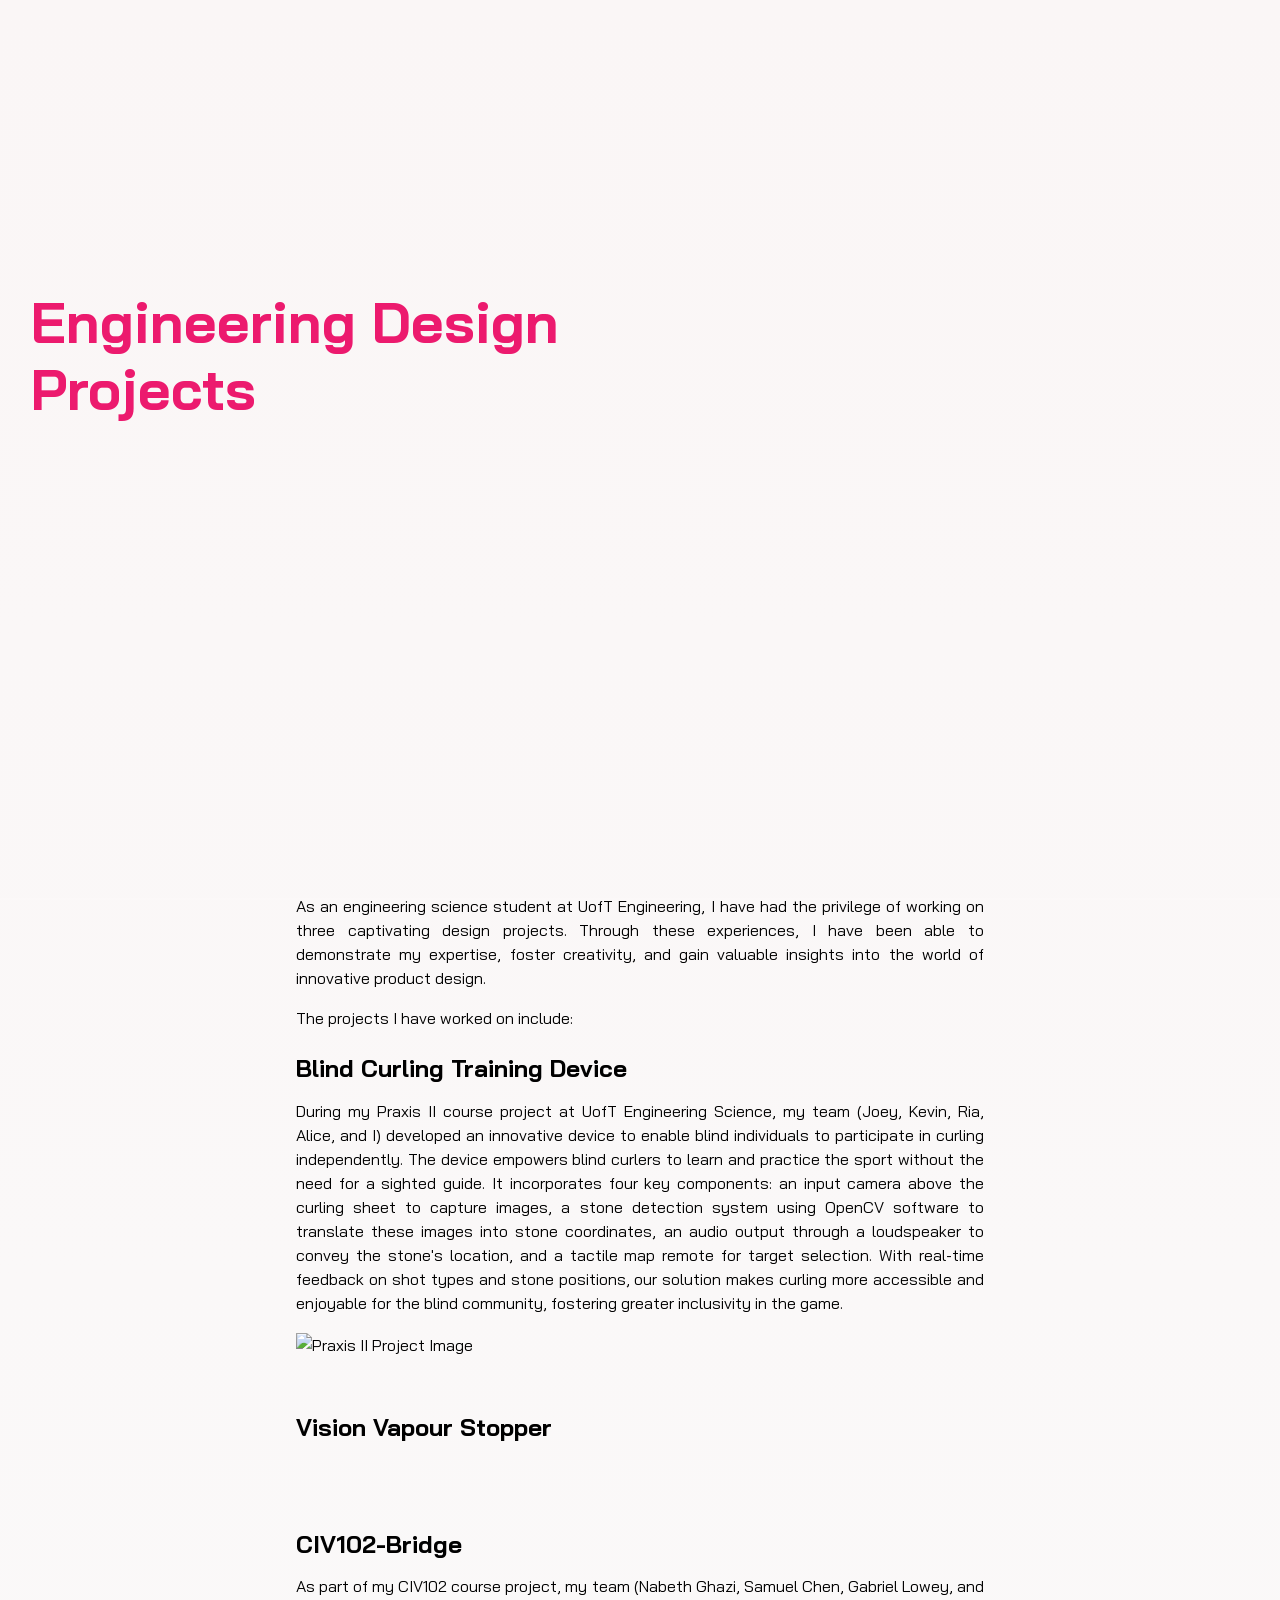
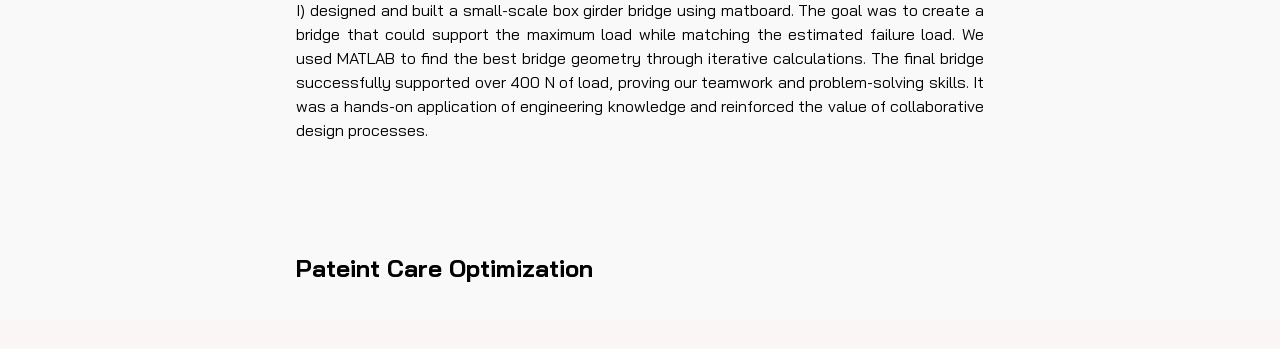
==== commit a71e26e8: "Update EngineeringDesign.html" ====
--- a/EngineeringDesign.html
+++ b/EngineeringDesign.html
@@ -38,7 +38,7 @@
             <p class="mt-1 mb-4">The projects I have worked on include:</p> 
             <h4 class="mb-3">Blind Curling Training Device</h4>
             <p>During my Praxis II course project at UofT Engineering Science, my team (Joey, Kevin, Ria, Alice, and I) developed an innovative device to enable blind individuals to participate in curling independently. The device empowers blind curlers to learn and practice the sport without the need for a sighted guide. It incorporates four key components: an input camera above the curling sheet to capture images, a stone detection system using OpenCV software to translate these images into stone coordinates, an audio output through a loudspeaker to convey the stone's location, and a tactile map remote for target selection. With real-time feedback on shot types and stone positions, our solution makes curling more accessible and enjoyable for the blind community, fostering greater inclusivity in the game.</p>
-            <img src="images/curlingdevice.png" alt="Praxis II Project Image">
+            <img src="images/curlingdevice.png justify-content-center" alt="Praxis II Project Image">
           </div>
         </div>
       </div>
@@ -57,7 +57,8 @@
         <div class="col-md-8 mb-lg-4">
           <div class="p-4 text">
             <h4 class="mb-3">CIV102-Bridge</h4>
-            <p>.</p>
+            <p>As part of my CIV102 course project, my team (Nabeth Ghazi, Samuel Chen, Gabriel Lowey, and I) designed and built a small-scale box girder bridge using matboard. The goal was to create a bridge that could support the maximum load while matching the estimated failure load. We used MATLAB to find the best bridge geometry through iterative calculations. The final bridge successfully supported over 400 N of load, proving our teamwork and problem-solving skills. It was a hands-on application of engineering knowledge and reinforced the value of collaborative design processes.</p>
+            <img src="images/images/bridge.png justify-content-center" alt="">
           </div>
         </div>
       </div>
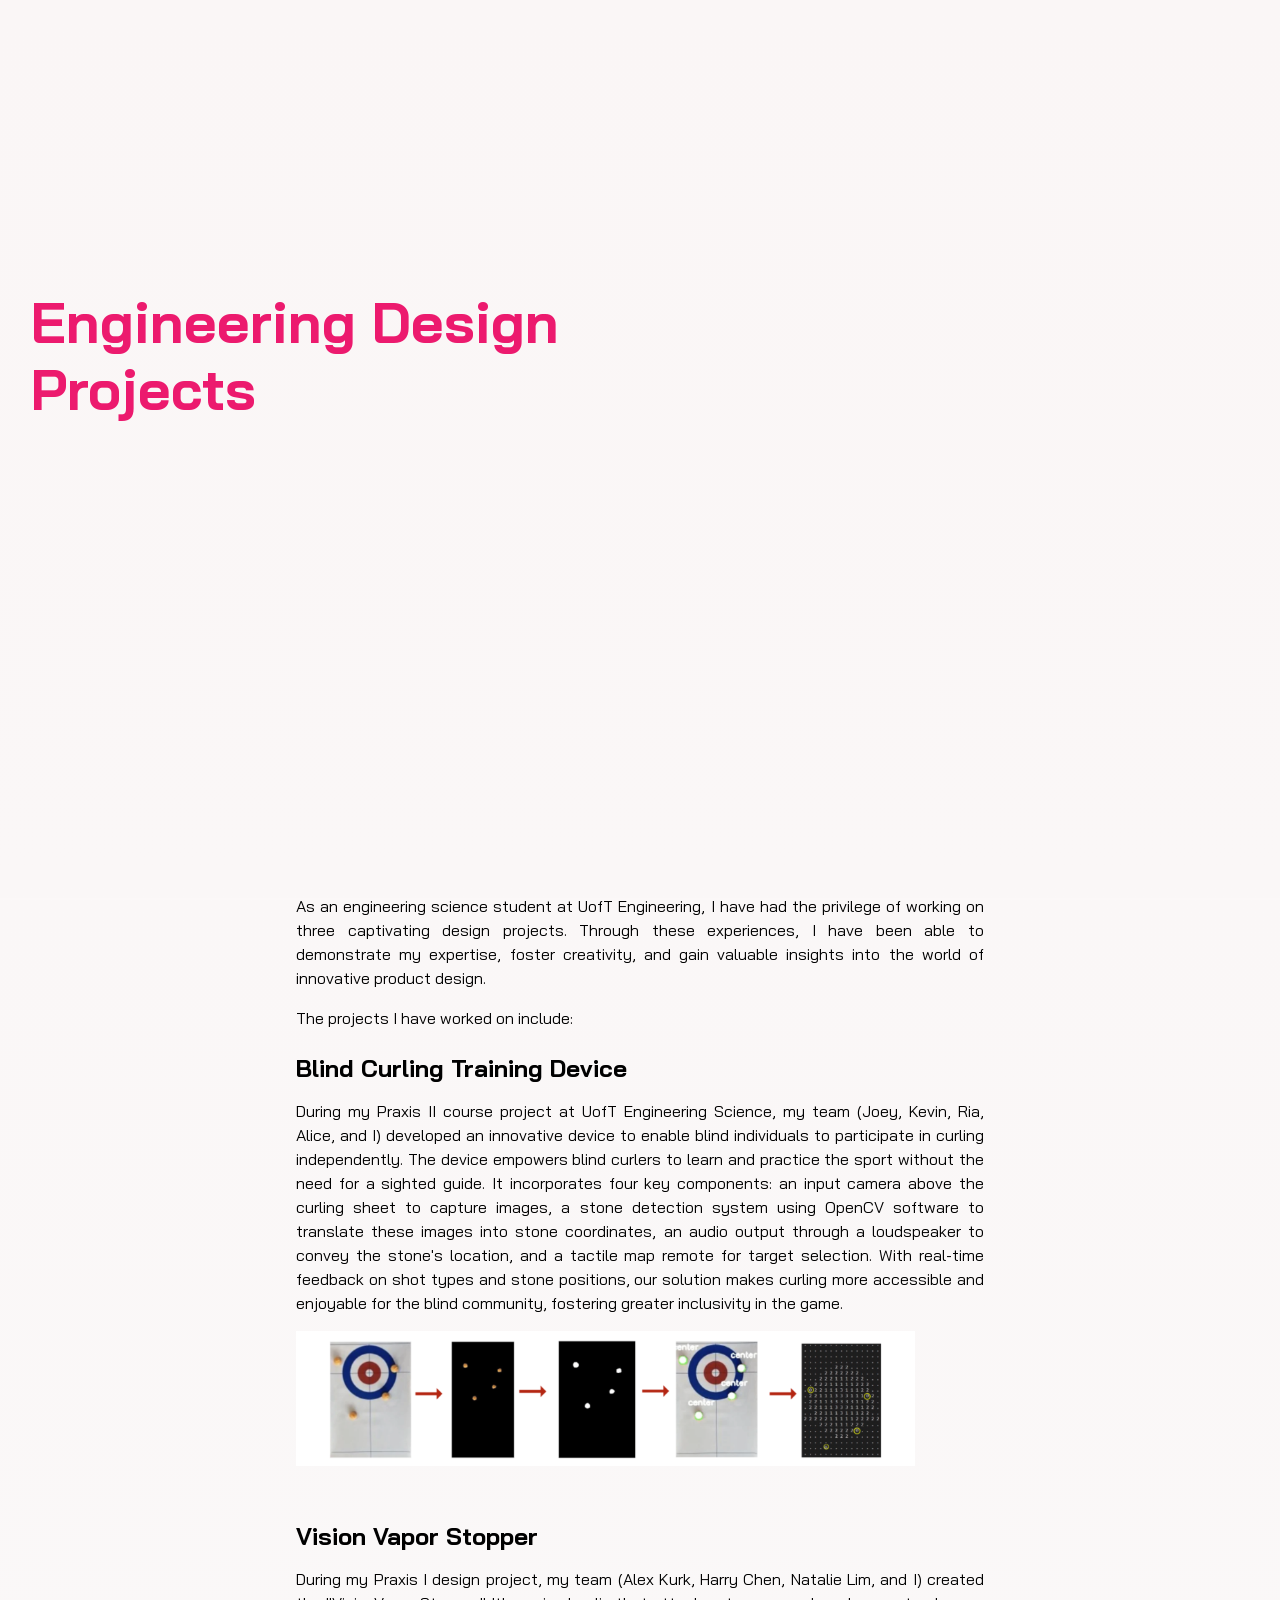
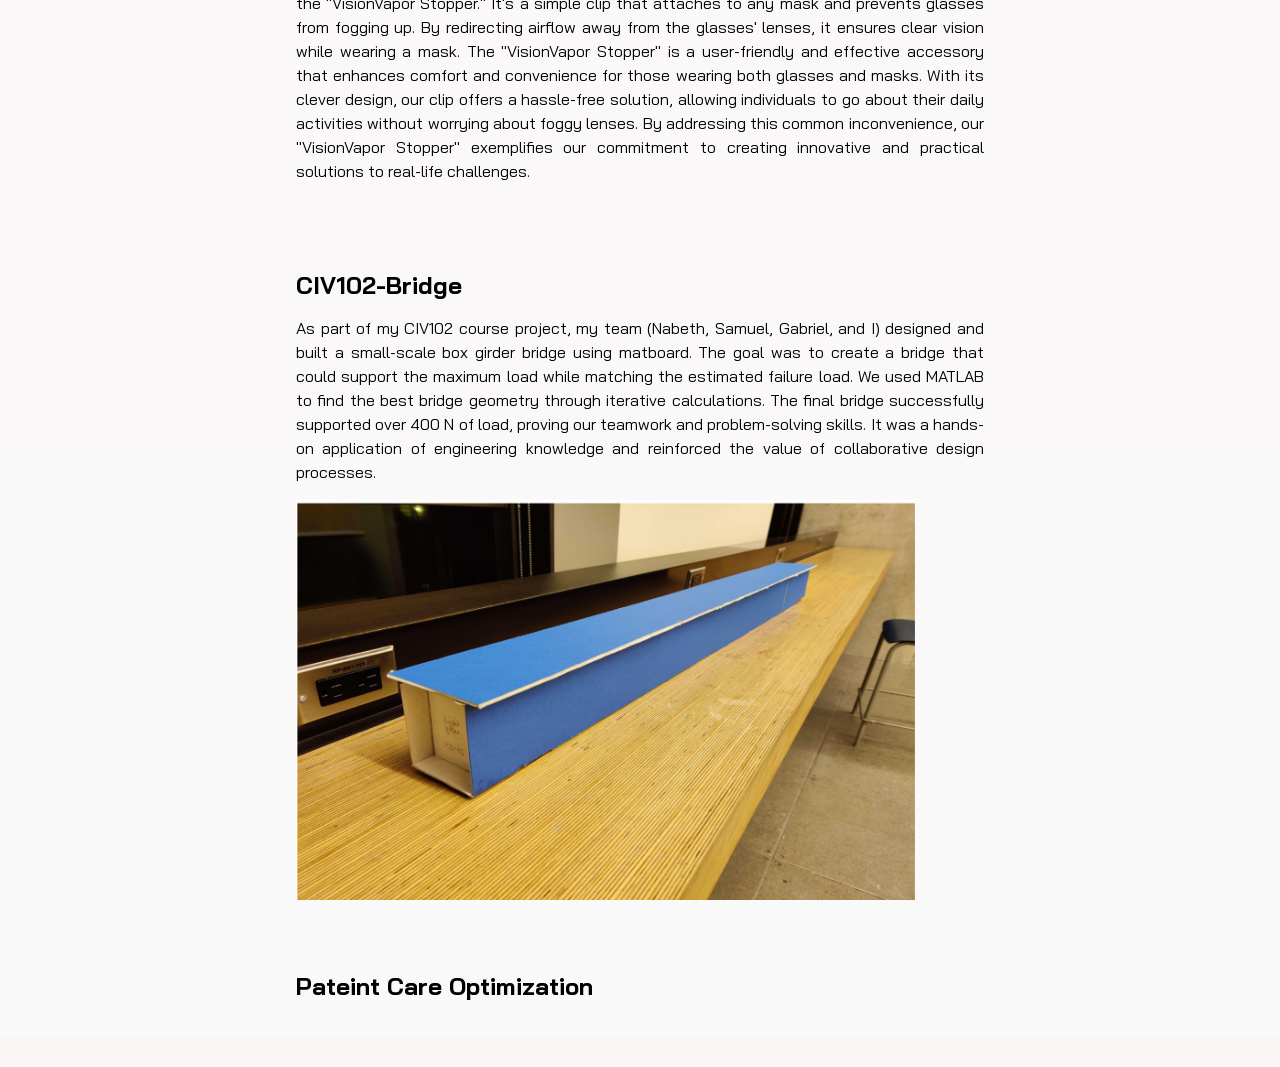
==== commit 76a857f8: "Update EngineeringDesign.html" ====
--- a/EngineeringDesign.html
+++ b/EngineeringDesign.html
@@ -38,7 +38,7 @@
             <p class="mt-1 mb-4">The projects I have worked on include:</p> 
             <h4 class="mb-3">Blind Curling Training Device</h4>
             <p>During my Praxis II course project at UofT Engineering Science, my team (Joey, Kevin, Ria, Alice, and I) developed an innovative device to enable blind individuals to participate in curling independently. The device empowers blind curlers to learn and practice the sport without the need for a sighted guide. It incorporates four key components: an input camera above the curling sheet to capture images, a stone detection system using OpenCV software to translate these images into stone coordinates, an audio output through a loudspeaker to convey the stone's location, and a tactile map remote for target selection. With real-time feedback on shot types and stone positions, our solution makes curling more accessible and enjoyable for the blind community, fostering greater inclusivity in the game.</p>
-            <img src="images/curlingdevice.png justify-content-center" alt="Praxis II Project Image">
+            <img src="images/curlingdevice.png" alt="Praxis II Project Image">
           </div>
         </div>
       </div>
@@ -46,8 +46,8 @@
       <div class="row justify-content-center">
         <div class="col-md-8 mb-lg-4">
           <div class="p-4 text">
-            <h4 class="mb-3">Vision Vapour Stopper</h4>
-            <p></p>
+            <h4 class="mb-3">Vision Vapor Stopper</h4>
+            <p>During my Praxis I design project, my team (Alex Kurk, Harry Chen, Natalie Lim, and I) created the "VisionVapor Stopper." It's a simple clip that attaches to any mask and prevents glasses from fogging up. By redirecting airflow away from the glasses' lenses, it ensures clear vision while wearing a mask. The "VisionVapor Stopper" is a user-friendly and effective accessory that enhances comfort and convenience for those wearing both glasses and masks. With its clever design, our clip offers a hassle-free solution, allowing individuals to go about their daily activities without worrying about foggy lenses. By addressing this common inconvenience, our "VisionVapor Stopper" exemplifies our commitment to creating innovative and practical solutions to real-life challenges.</p>
             
           </div>
         </div>
@@ -57,8 +57,8 @@
         <div class="col-md-8 mb-lg-4">
           <div class="p-4 text">
             <h4 class="mb-3">CIV102-Bridge</h4>
-            <p>As part of my CIV102 course project, my team (Nabeth Ghazi, Samuel Chen, Gabriel Lowey, and I) designed and built a small-scale box girder bridge using matboard. The goal was to create a bridge that could support the maximum load while matching the estimated failure load. We used MATLAB to find the best bridge geometry through iterative calculations. The final bridge successfully supported over 400 N of load, proving our teamwork and problem-solving skills. It was a hands-on application of engineering knowledge and reinforced the value of collaborative design processes.</p>
-            <img src="images/images/bridge.png justify-content-center" alt="">
+            <p>As part of my CIV102 course project, my team (Nabeth, Samuel, Gabriel, and I) designed and built a small-scale box girder bridge using matboard. The goal was to create a bridge that could support the maximum load while matching the estimated failure load. We used MATLAB to find the best bridge geometry through iterative calculations. The final bridge successfully supported over 400 N of load, proving our teamwork and problem-solving skills. It was a hands-on application of engineering knowledge and reinforced the value of collaborative design processes.</p>
+            <img src="images/bridge.png" alt="">
           </div>
         </div>
       </div>
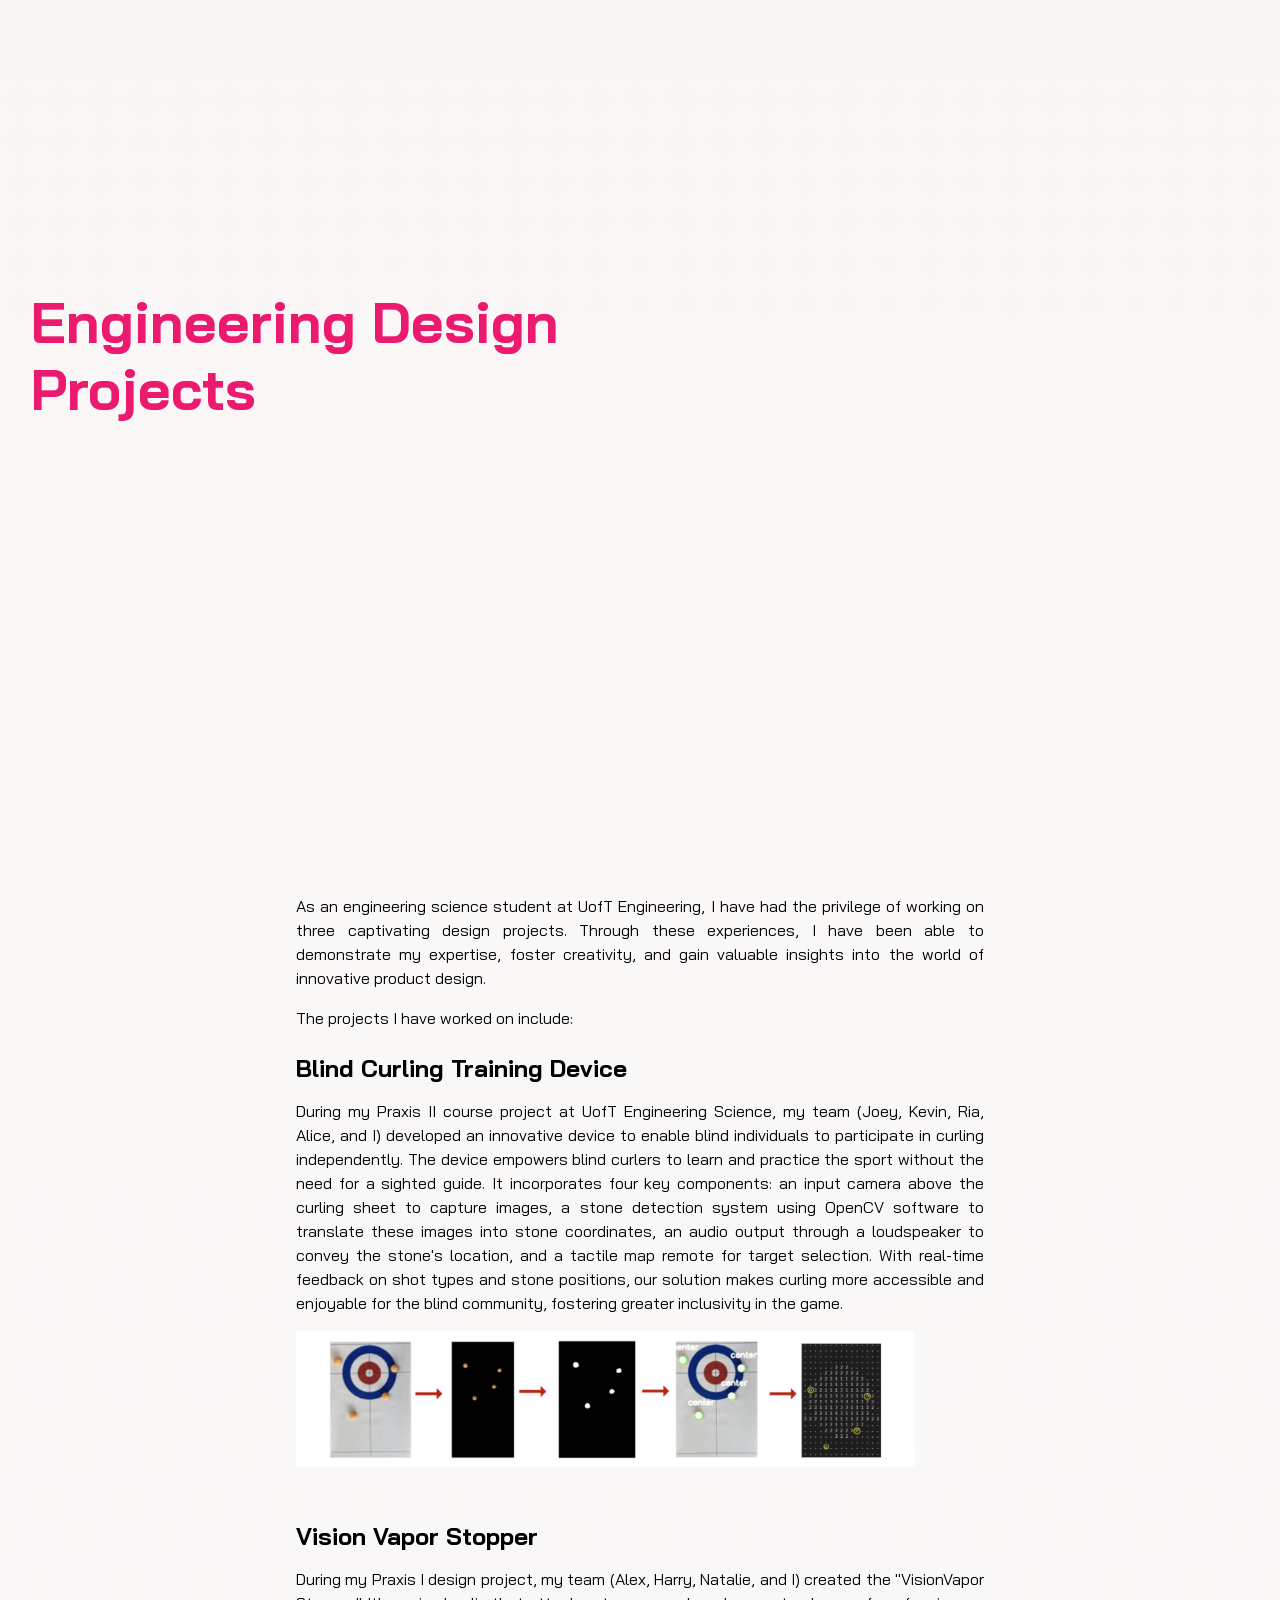
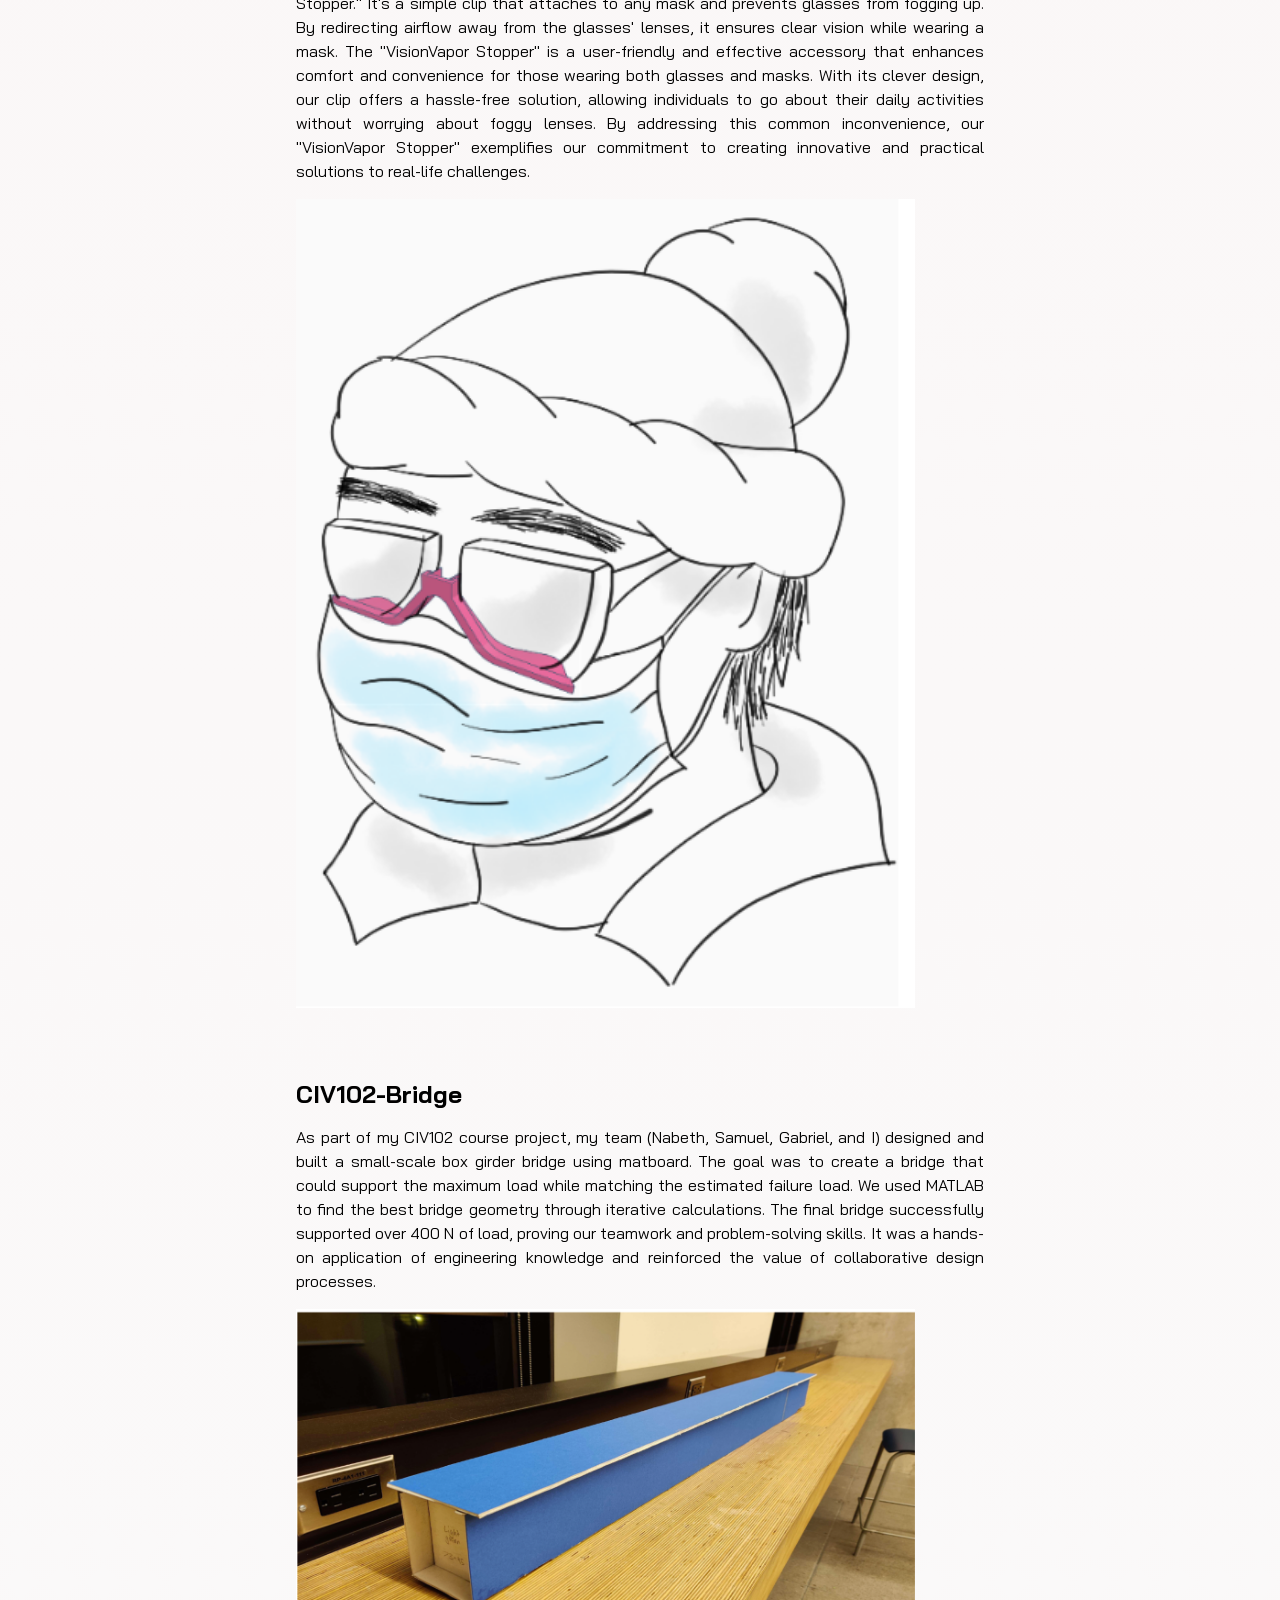
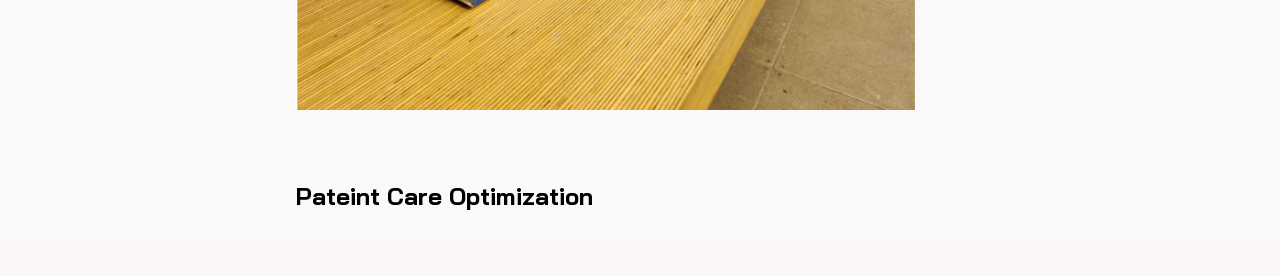
==== commit df8e470e: "Update EngineeringDesign.html" ====
--- a/EngineeringDesign.html
+++ b/EngineeringDesign.html
@@ -47,8 +47,8 @@
         <div class="col-md-8 mb-lg-4">
           <div class="p-4 text">
             <h4 class="mb-3">Vision Vapor Stopper</h4>
-            <p>During my Praxis I design project, my team (Alex Kurk, Harry Chen, Natalie Lim, and I) created the "VisionVapor Stopper." It's a simple clip that attaches to any mask and prevents glasses from fogging up. By redirecting airflow away from the glasses' lenses, it ensures clear vision while wearing a mask. The "VisionVapor Stopper" is a user-friendly and effective accessory that enhances comfort and convenience for those wearing both glasses and masks. With its clever design, our clip offers a hassle-free solution, allowing individuals to go about their daily activities without worrying about foggy lenses. By addressing this common inconvenience, our "VisionVapor Stopper" exemplifies our commitment to creating innovative and practical solutions to real-life challenges.</p>
-            
+            <p>During my Praxis I design project, my team (Alex, Harry, Natalie, and I) created the "VisionVapor Stopper." It's a simple clip that attaches to any mask and prevents glasses from fogging up. By redirecting airflow away from the glasses' lenses, it ensures clear vision while wearing a mask. The "VisionVapor Stopper" is a user-friendly and effective accessory that enhances comfort and convenience for those wearing both glasses and masks. With its clever design, our clip offers a hassle-free solution, allowing individuals to go about their daily activities without worrying about foggy lenses. By addressing this common inconvenience, our "VisionVapor Stopper" exemplifies our commitment to creating innovative and practical solutions to real-life challenges.</p>
+            <img src="images/fogfree.png" alt="">
           </div>
         </div>
       </div>
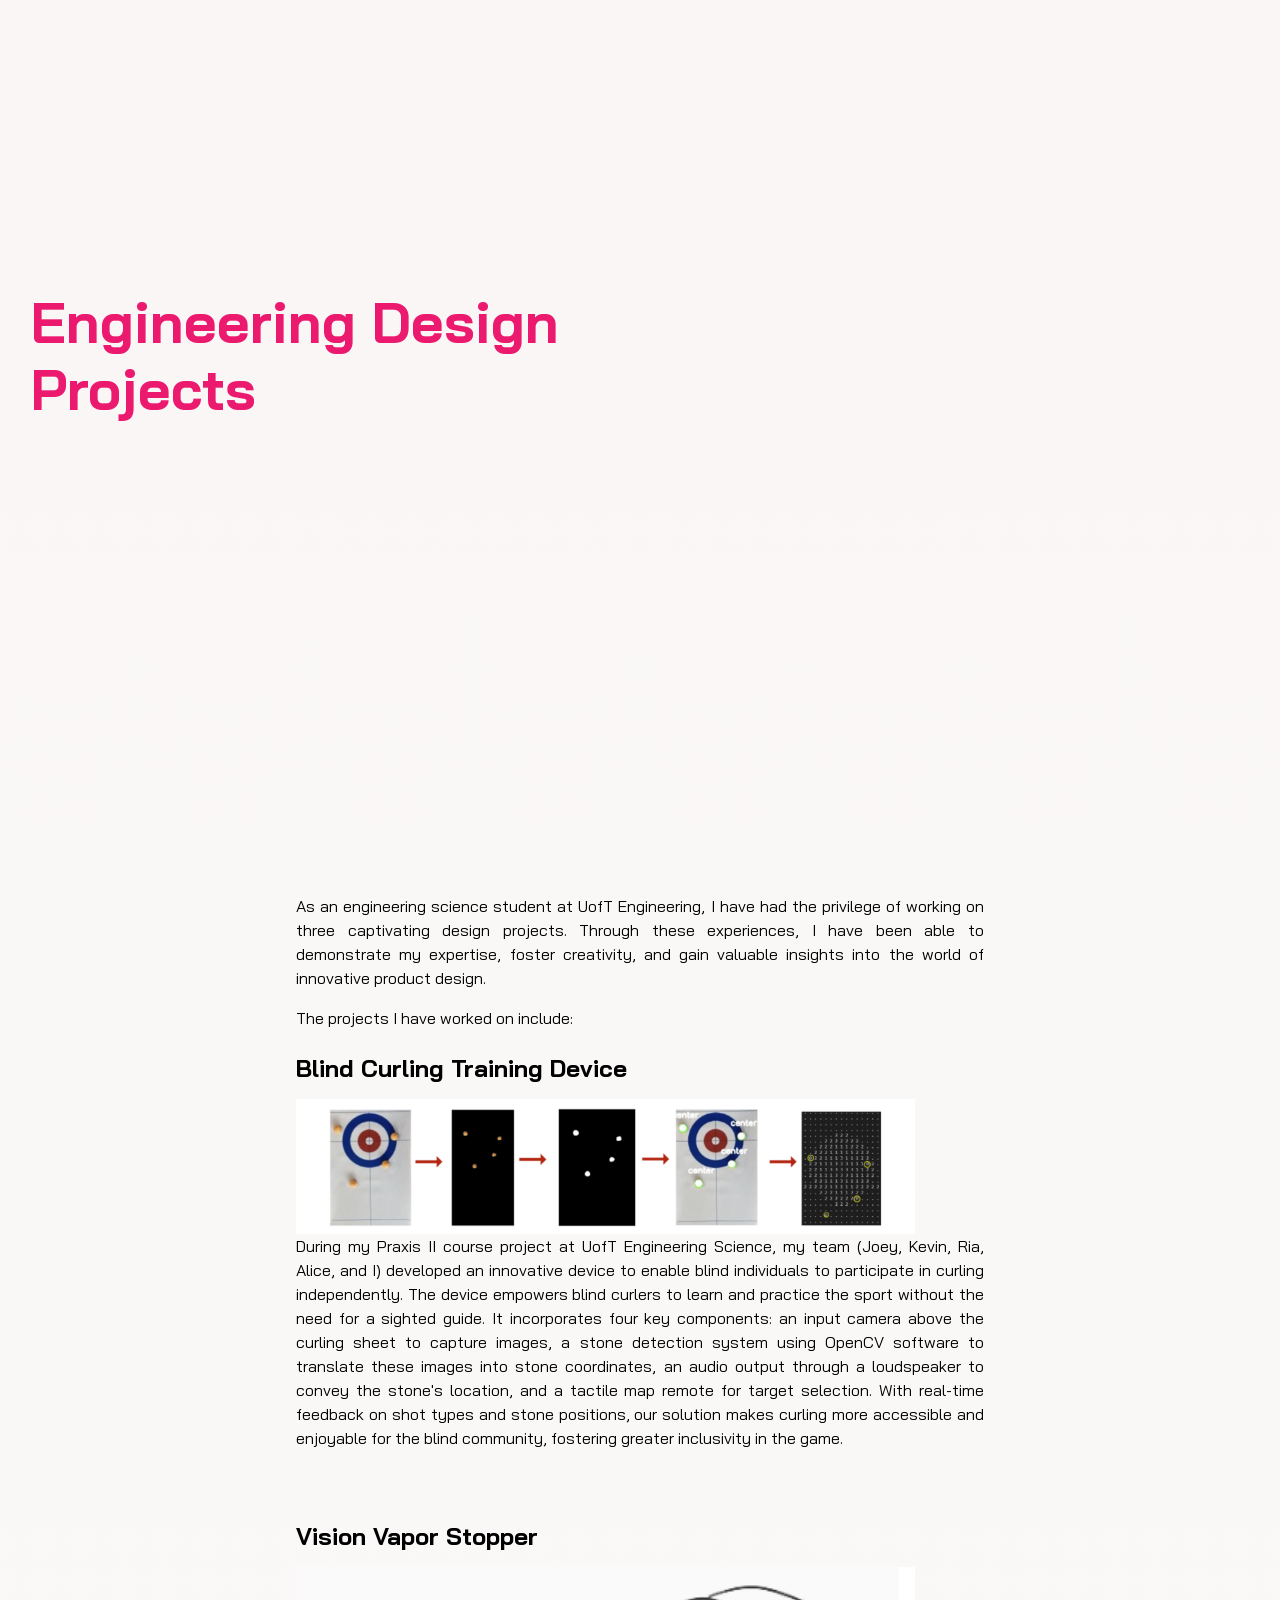
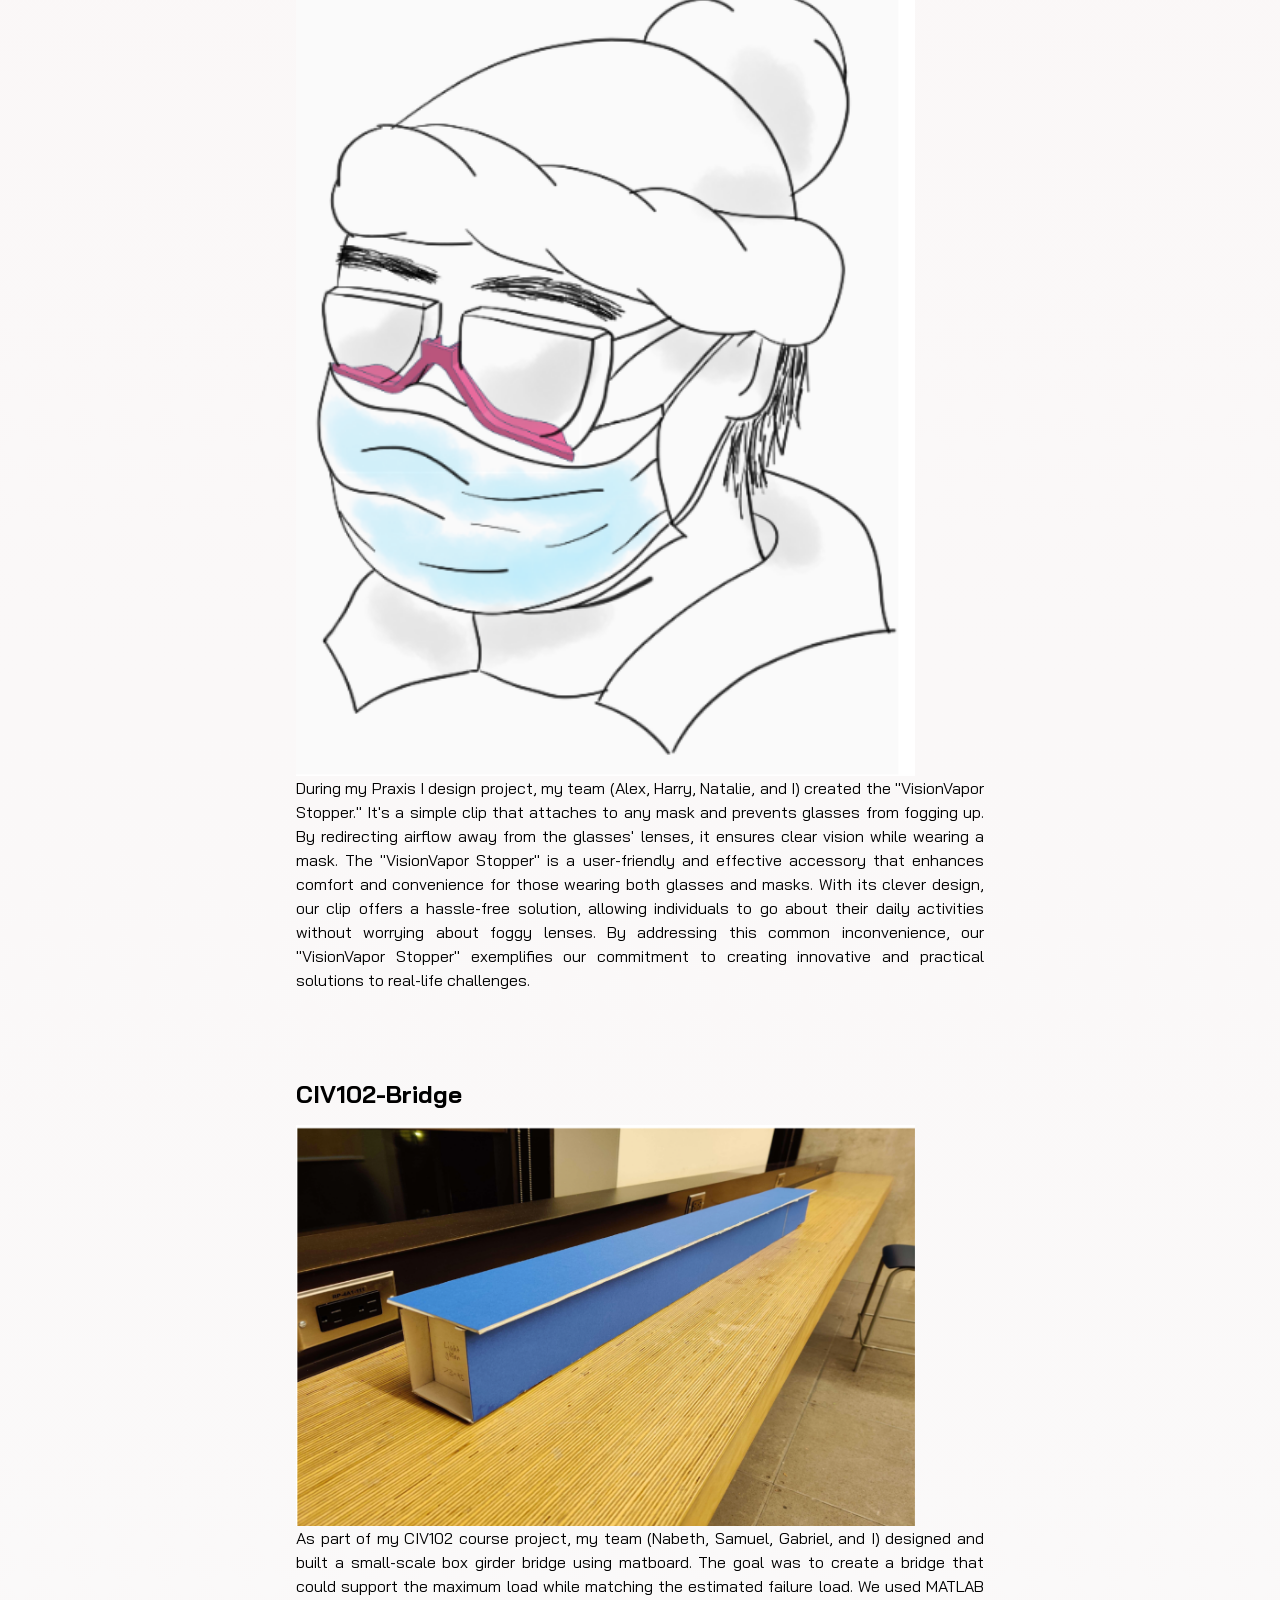
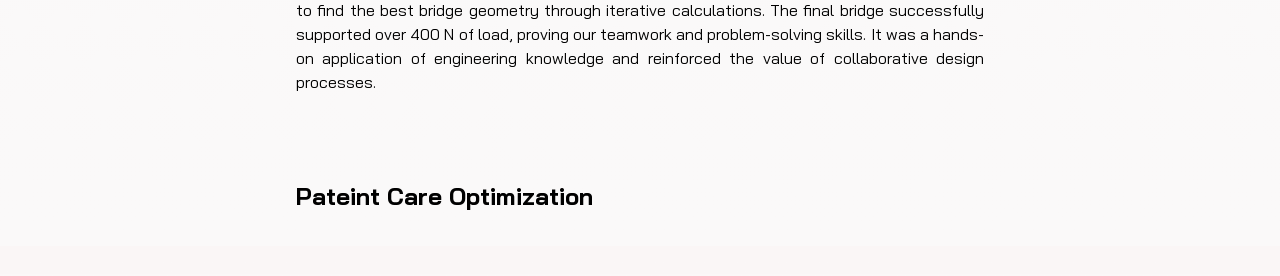
==== commit b70176fa: "Update EngineeringDesign.html" ====
--- a/EngineeringDesign.html
+++ b/EngineeringDesign.html
@@ -37,8 +37,11 @@
             <p class="text">As an engineering science student at UofT Engineering, I have had the privilege of working on three captivating design projects. Through these experiences, I have been able to demonstrate my expertise, foster creativity, and gain valuable insights into the world of innovative product design.</p>
             <p class="mt-1 mb-4">The projects I have worked on include:</p> 
             <h4 class="mb-3">Blind Curling Training Device</h4>
+            <div class="image-container">
+              <img src="images/curlingdevice.png" alt="Praxis II Project Image">
+            </div>
             <p>During my Praxis II course project at UofT Engineering Science, my team (Joey, Kevin, Ria, Alice, and I) developed an innovative device to enable blind individuals to participate in curling independently. The device empowers blind curlers to learn and practice the sport without the need for a sighted guide. It incorporates four key components: an input camera above the curling sheet to capture images, a stone detection system using OpenCV software to translate these images into stone coordinates, an audio output through a loudspeaker to convey the stone's location, and a tactile map remote for target selection. With real-time feedback on shot types and stone positions, our solution makes curling more accessible and enjoyable for the blind community, fostering greater inclusivity in the game.</p>
-            <img src="images/curlingdevice.png" alt="Praxis II Project Image">
+            
           </div>
         </div>
       </div>
@@ -47,8 +50,11 @@
         <div class="col-md-8 mb-lg-4">
           <div class="p-4 text">
             <h4 class="mb-3">Vision Vapor Stopper</h4>
+            <div class="image-container">
+              <img src="images/fogfree.png" alt="">
+            </div>
             <p>During my Praxis I design project, my team (Alex, Harry, Natalie, and I) created the "VisionVapor Stopper." It's a simple clip that attaches to any mask and prevents glasses from fogging up. By redirecting airflow away from the glasses' lenses, it ensures clear vision while wearing a mask. The "VisionVapor Stopper" is a user-friendly and effective accessory that enhances comfort and convenience for those wearing both glasses and masks. With its clever design, our clip offers a hassle-free solution, allowing individuals to go about their daily activities without worrying about foggy lenses. By addressing this common inconvenience, our "VisionVapor Stopper" exemplifies our commitment to creating innovative and practical solutions to real-life challenges.</p>
-            <img src="images/fogfree.png" alt="">
+            
           </div>
         </div>
       </div>
@@ -57,8 +63,10 @@
         <div class="col-md-8 mb-lg-4">
           <div class="p-4 text">
             <h4 class="mb-3">CIV102-Bridge</h4>
+            <div class="image-container">
+              <img src="images/bridge.png" alt="">
+            </div>
             <p>As part of my CIV102 course project, my team (Nabeth, Samuel, Gabriel, and I) designed and built a small-scale box girder bridge using matboard. The goal was to create a bridge that could support the maximum load while matching the estimated failure load. We used MATLAB to find the best bridge geometry through iterative calculations. The final bridge successfully supported over 400 N of load, proving our teamwork and problem-solving skills. It was a hands-on application of engineering knowledge and reinforced the value of collaborative design processes.</p>
-            <img src="images/bridge.png" alt="">
           </div>
         </div>
       </div>
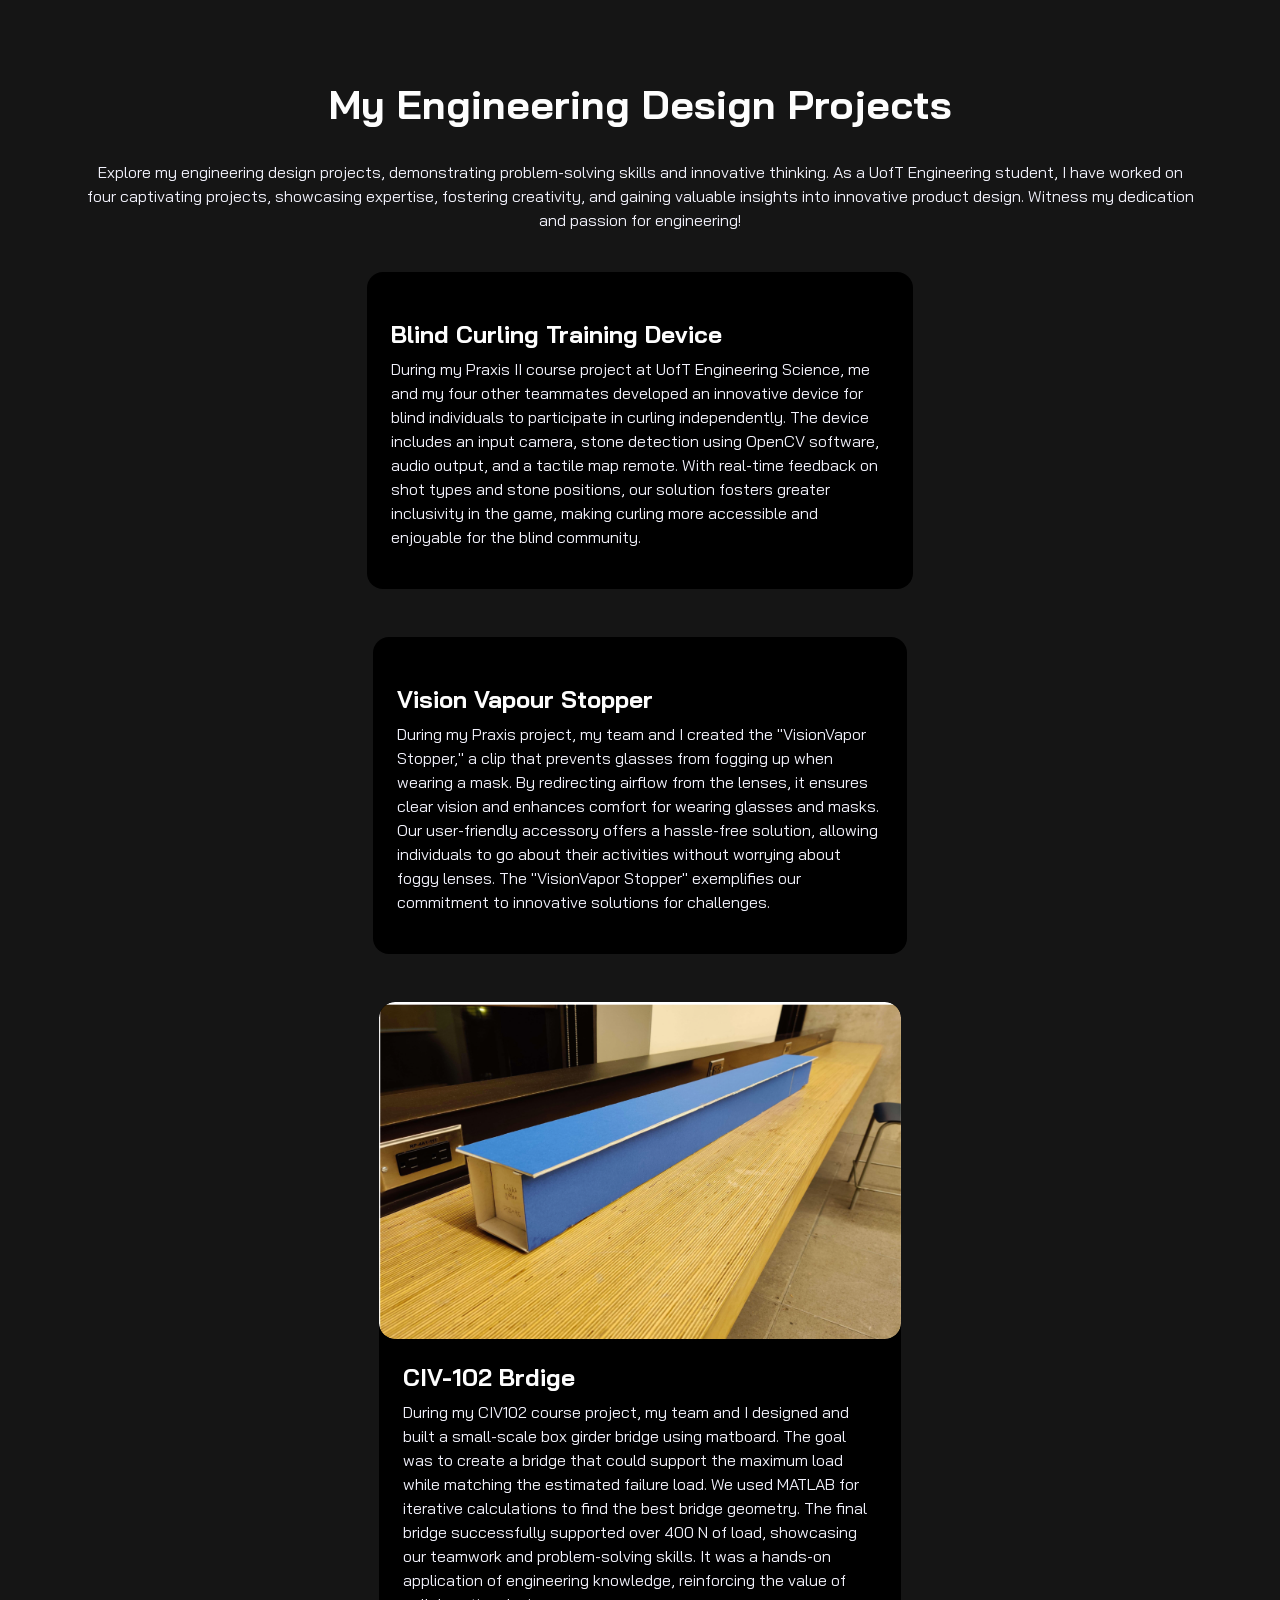
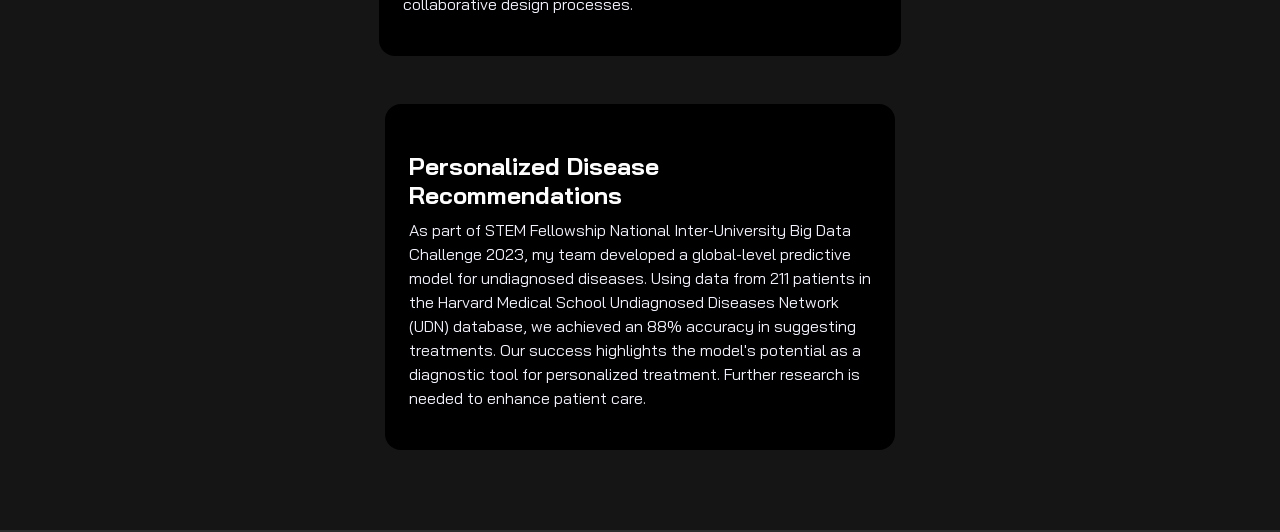
==== commit 871c872c: "Update EngineeringDesign.html" ====
--- a/EngineeringDesign.html
+++ b/EngineeringDesign.html
@@ -6,10 +6,10 @@
   <meta http-equiv="X-UA-Compatible" content="IE=edge">
   <meta name="viewport" content="width=device-width, initial-scale=1.0">
   <title>Najma Sultani Engineering Designer</title>
-  <link rel="stylesheet" href="css/bootstrap.min.css">
-  <link rel="stylesheet" href="css/aos.css">
-  <link rel="stylesheet" href="css/line-awesome.min.css">
-  <link rel="stylesheet" href="css/style-page2.css">
+  <link rel="stylesheet" href="/css/bootstrap.min.css">
+  <link rel="stylesheet" href="/css/aos.css">
+  <link rel="stylesheet" href="/css/line-awesome.min.css">
+  <link rel="stylesheet" href="/css/style.css">
 </head>
 
 <body data-bs-spy="scroll" data-bs-target=".navbar">
@@ -18,76 +18,74 @@
 
   <!-- Add your content here -->
   <section id="work" class="full-height px-lg-5">
-    <div class="container">
-      <div class="row justify-content-center">
-        <div class="col-lg-8 text-center">
-          <div class="header-image"></div>
-          <div class="header-text">
-          <h1 class="display-4 text-brand fw-bold">Engineering Design Projects</h1>
+    <div class="container center-content">
+      <div class="row pb-4 justify-content-center" data-aos="fade-up">
+        <div class="col-lg-8">
+          <h1 class = 'text-center'>My Engineering Design Projects</h1>
+        </div>
+        <P class = 'mt-4 text-center'>Explore my engineering design projects, demonstrating problem-solving skills and innovative thinking. As a UofT Engineering student, I have worked on four captivating projects, showcasing expertise, fostering creativity, and gaining valuable insights into innovative product design. Witness my dedication and passion for engineering!</P>
+      </div>
+      <div class="row gy-4 justify-content-center">
+        <div class="col-md-6" data-aos="fade-up">
+          <div class="card-custom rounded-4 bg-base shadow-effect">
+            <div class="card-custom-image rounded-4">
+              <img class="rounded-4" src="images/curling.png" alt="">
+            </div>
+            <div class="card-custom-content p-4">
+              <h4>Blind Curling Training Device</h4>
+              <p>During my Praxis II course project at UofT Engineering Science, me and my four other teammates developed an innovative device for blind individuals to participate in curling independently. The device includes an input camera, stone detection using OpenCV software, audio output, and a tactile map remote. With real-time feedback on shot types and stone positions, our solution fosters greater inclusivity in the game, making curling more accessible and enjoyable for the blind community.</p>
+              
+            </div>
+          </div>
+        </div>
+        <div class="row gy-4 justify-content-center">
+          <div class="col-md-6" data-aos="fade-up" data-aos-delay="300">
+            <div class="card-custom rounded-4 bg-base shadow-effect">
+            <div class="card-custom-image rounded-4">
+              <img class="rounded-4" src="images/visionvapour.png" alt="">
+            </div>
+            <div class="card-custom-content p-4">
+              <h4>Vision Vapour Stopper</h4>
+              <p>During my Praxis project, my team and I created the "VisionVapor Stopper," a clip that prevents glasses from fogging up when wearing a mask. By redirecting airflow from the lenses, it ensures clear vision and enhances comfort for wearing glasses and masks. Our user-friendly accessory offers a hassle-free solution, allowing individuals to go about their activities without worrying about foggy lenses. The "VisionVapor Stopper" exemplifies our commitment to innovative solutions for challenges.</p>
+              
+            </div>
+          </div>
+        </div>
+        <div class="row gy-4 justify-content-center">
+         <div class="col-md-6" data-aos="fade-up">
+          <div class="card-custom rounded-4 bg-base shadow-effect">
+            <div class="card-custom-image rounded-4">
+              <img class="rounded-4" src="images/bridge.png" alt="">
+            </div>
+            <div class="card-custom-content p-4">
+              <h4>CIV-102 Brdige</h4>
+              <p>During my CIV102 course project, my team and I designed and built a small-scale box girder bridge using matboard. The goal was to create a bridge that could support the maximum load while matching the estimated failure load. We used MATLAB for iterative calculations to find the best bridge geometry. The final bridge successfully supported over 400 N of load, showcasing our teamwork and problem-solving skills. It was a hands-on application of engineering knowledge, reinforcing the value of collaborative design processes.</p>
+              
+            </div>
+          </div>
+        </div>
+        <div class="row gy-4 justify-content-center">
+          <div class="col-md-6" data-aos="fade-up" data-aos-delay="300">
+          <div class="card-custom rounded-4 bg-base shadow-effect">
+            <div class="card-custom-image rounded-4">
+              <img class="rounded-4" src="images/patientcare.png" alt="">
+            </div>
+            <div class="card-custom-content p-4">
+              <h4>Personalized Disease Recommendations</h4>
+              <p>As part of STEM Fellowship National Inter-University Big Data Challenge 2023, my team developed a global-level predictive model for undiagnosed diseases. Using data from 211 patients in the Harvard Medical School Undiagnosed Diseases Network (UDN) database, we achieved an 88% accuracy in suggesting treatments. Our success highlights the model's potential as a diagnostic tool for personalized treatment. Further research is needed to enhance patient care.</p>
+             
+            </div>
           </div>
         </div>
       </div>
     </div>
-  </section>
-  <section id="work" class="full-height px-4">
-    <div class="container">
-      <div class="row justify-content-center">
-        <div class="col-md-8 mb-2">
-          <div class="p-4 text">
-            <p class="text">As an engineering science student at UofT Engineering, I have had the privilege of working on three captivating design projects. Through these experiences, I have been able to demonstrate my expertise, foster creativity, and gain valuable insights into the world of innovative product design.</p>
-            <p class="mt-1 mb-4">The projects I have worked on include:</p> 
-            <h4 class="mb-3">Blind Curling Training Device</h4>
-            <div class="image-container">
-              <img src="images/curlingdevice.png" alt="Praxis II Project Image">
-            </div>
-            <p>During my Praxis II course project at UofT Engineering Science, my team (Joey, Kevin, Ria, Alice, and I) developed an innovative device to enable blind individuals to participate in curling independently. The device empowers blind curlers to learn and practice the sport without the need for a sighted guide. It incorporates four key components: an input camera above the curling sheet to capture images, a stone detection system using OpenCV software to translate these images into stone coordinates, an audio output through a loudspeaker to convey the stone's location, and a tactile map remote for target selection. With real-time feedback on shot types and stone positions, our solution makes curling more accessible and enjoyable for the blind community, fostering greater inclusivity in the game.</p>
-            
-          </div>
-        </div>
-      </div>
 
-      <div class="row justify-content-center">
-        <div class="col-md-8 mb-lg-4">
-          <div class="p-4 text">
-            <h4 class="mb-3">Vision Vapor Stopper</h4>
-            <div class="image-container">
-              <img src="images/fogfree.png" alt="">
-            </div>
-            <p>During my Praxis I design project, my team (Alex, Harry, Natalie, and I) created the "VisionVapor Stopper." It's a simple clip that attaches to any mask and prevents glasses from fogging up. By redirecting airflow away from the glasses' lenses, it ensures clear vision while wearing a mask. The "VisionVapor Stopper" is a user-friendly and effective accessory that enhances comfort and convenience for those wearing both glasses and masks. With its clever design, our clip offers a hassle-free solution, allowing individuals to go about their daily activities without worrying about foggy lenses. By addressing this common inconvenience, our "VisionVapor Stopper" exemplifies our commitment to creating innovative and practical solutions to real-life challenges.</p>
-            
-          </div>
-        </div>
-      </div>
-
-      <div class="row justify-content-center">
-        <div class="col-md-8 mb-lg-4">
-          <div class="p-4 text">
-            <h4 class="mb-3">CIV102-Bridge</h4>
-            <div class="image-container">
-              <img src="images/bridge.png" alt="">
-            </div>
-            <p>As part of my CIV102 course project, my team (Nabeth, Samuel, Gabriel, and I) designed and built a small-scale box girder bridge using matboard. The goal was to create a bridge that could support the maximum load while matching the estimated failure load. We used MATLAB to find the best bridge geometry through iterative calculations. The final bridge successfully supported over 400 N of load, proving our teamwork and problem-solving skills. It was a hands-on application of engineering knowledge and reinforced the value of collaborative design processes.</p>
-          </div>
-        </div>
-      </div>
-
-      <div class="row justify-content-center">
-        <div class="col-md-8 mb-lg-4">
-          <div class="p-4 text">
-            <h4 class="mb-3">Pateint Care Optimization</h4>
-            <p></p>
-            
-          </div>
-        </div>
-      </div>
-
-    </div>
   </section>
   <!--//WORK-->
 
-  <script src="js/aos.js"></script>
-  <script src="js/main.js"></script>
-  <script src="js/bootstrap.bundle.min.js"></script>
+  <script src="/js/aos.js"></script>
+  <script src="/js/main.js"></script>
+  <script src="/js/bootstrap.bundle.min.js"></script>
 
 </body>
 
--- a/css/style.css
+++ b/css/style.css
@@ -0,0 +1,282 @@
+@import url('https://fonts.googleapis.com/css2?family=Bai+Jamjuree:wght@400;500;600;700&display=swap');
+
+:root {
+  --color-body:#f2f2fc;
+  --color-heading:#FDFDFD;
+  --color-base: black ;
+  --color-base2:#2C2828 ;
+  --color-brand: #E8508D;
+  --color-brand2: #EC1A6E;
+  --sidbar-width: 240px;
+  --font-base: "Bai Jamjuree";
+}
+
+
+body {
+  background :linear-gradient(rgba(21, 21, 21, 1) , rgba(21, 21, 21, 1));
+  color:var(--color-body);
+  font-family:var(--font-base), sans-serif;
+
+}
+
+h1, h2, h3, h4, h5, h6 {
+  color:var(--color-heading);
+  font-weight: 700;
+}
+
+a {
+  text-decoration: none;
+  color:var(--color-body);
+  transition:all 0.4s ease;
+
+}
+a:hover {
+  color:var(--color-brand);
+}
+
+img {
+  width: 100%;
+  
+  
+}
+
+.text-brand{
+  color:var(--color-brand);
+}
+
+.bg-base {
+  background-color: var(--color-base);
+}
+
+/*navabar*/
+
+.full-height{
+  min-height:100vh;
+  height:100%;
+  display:flex;
+  flex-direction:column;
+  justify-content:center;
+  padding-top: 80px;
+  padding-bottom: 80px;
+  border-bottom:2px solid rgba(255, 255, 255, 0.1);
+  
+}
+.shadow-effect {
+  transition: all 0.5s;
+}
+
+.shadow-effect:hover{
+  box-shadow:-6px 6px 0 0px var(--color-brand) ;
+}
+
+.iconbox{
+  width:60px;
+  height:60px;
+  display:flex;
+  align-items:center;
+  justify-content: center;
+  font-size:32px;
+  background-color: var(--color-brand);
+  color:var(--color-base);
+}
+
+
+.navbar {
+  background-color: var(--color-base);
+}
+.navbar .nav-link {
+  font-weight: 700;
+  text-transform: uppercase;
+  color: #fff;
+  padding: 4px 10px;
+  border-bottom: 0.5px solid #F7F2F2;
+  
+
+}
+.navbar .nav-link:hover {
+  color:var(--color-brand);
+  
+
+}
+
+.navbar .nav-link.active{
+  color:var(--color-brand);
+  border-bottom: 0.5px solid var(--color-brand);
+  
+}
+
+@media (min-width: 992px) {
+  .navbar {
+    min-height: 100vh;
+    width:var(--sidbar-width);
+    background-color: black;
+    background-size: cover;
+    background-position: center;
+    
+
+  }
+  .navbar-brand img{
+    border: 6px solid var(--color-brand);
+    
+  }
+
+  /*conetnet wrapper*/
+
+  #content-wrapper {
+    padding-left: var(--sidbar-width);
+    
+}
+}
+
+.btn {
+  padding:12px 28px;
+  font-weight: 700;
+
+}
+.btn-brand{
+  background-color:var(--color-brand) ;
+  border-color: var(--color-brand);
+  color:var(--color-base);
+}
+
+.btn-brand:hover,
+.btn-brand:focus{
+  background-color: var(--color-brand2);
+  color:var(--color-base);
+  border-color:var(--color-brand2);
+
+}
+
+.link-custom {
+  font-weight: 700;
+  position: relative;
+}
+
+.link-custom::after {
+  content: "";
+  width: 0%;
+  height: 2px;
+  background-color: var(--color-brand);
+  position: absolute;
+  left: 0;
+  top: 110%;
+  transition: all 0.4s;
+}
+
+.link-custom:hover::after {
+  width: 100%;
+}
+
+/*card cutsom */
+
+
+.card-custom .card-custom-image {
+  overflow: hidden;
+}
+
+.card-custom .card-custom-image img {
+  transition: all 0.4s ease; }
+
+.card-custom:hover .card-custom-image img {
+  transform: scale(1.1);
+}
+
+/* CONTACT */
+#contact .form-control {
+  background-color: var(--color-base);
+  border-color: var(--color-base);
+  color: var(--color-body);
+}
+
+#contact .form-control:focus {
+  border-color: var(--color-brand);
+  box-shadow: none;
+}
+
+#contact .form-control::placeholder {
+  color: var(--color-body);
+}
+
+#contact input.form-control {
+  height: 44px;
+}
+
+/* SOCIAL ICONS */
+.social-icons {
+
+}
+
+.social-icons a {
+    width: 40px;
+    height: 40px;
+    display: inline-flex;
+    align-items: center;
+    justify-content: center;
+    background-color: var(--color-base);
+    border-radius: 100px;
+    font-size: 24px;
+}
+
+.transparent-image {
+  position: absolute;
+  top: 50%;
+  right: 0;
+  transform: translateY(-50%);
+  max-height: 80vh;
+  width: auto;
+  opacity: 0.1; /* Adjust the opacity value as desired (0.0 to 1.0) */
+  z-index: -1;
+  align-items: center;
+  justify-content: end;
+  display: flex;
+  
+}
+
+.header-image {
+  position: fixed;
+  background-image: url("/images/Screen\ Shot\ 2023-07-17\ at\ 6.40.33\ PM.png");
+    top: 0;
+    left: 0;
+    background-size: cover;
+    background-position: left;
+    width: 100%;
+  height: 100vh;
+  z-index: -1;
+  }
+
+
+.header-text {
+  position: absolute;
+  top: 40%;
+  left: 45%;
+  transform: translate(-50%, -50%);
+  text-align: left;
+  color: #fff;
+
+}
+
+
+.btn-download {
+  font-weight: 700;
+  padding:12px 28px;
+  display: block;
+  text-align: center;
+  border: none;
+  margin: 0 auto;
+  width:100%;
+  max-width: 250px;
+  border-radius: 4px;
+  cursor: pointer;
+  text-decoration: none;
+  transition: background-color 0.3s ease;
+  
+
+}
+.btn-brand-download{
+  background-color:var(--color-brand) ;
+  border-color: var(--color-brand);
+  color:var(--color-base);
+}
+
+
+
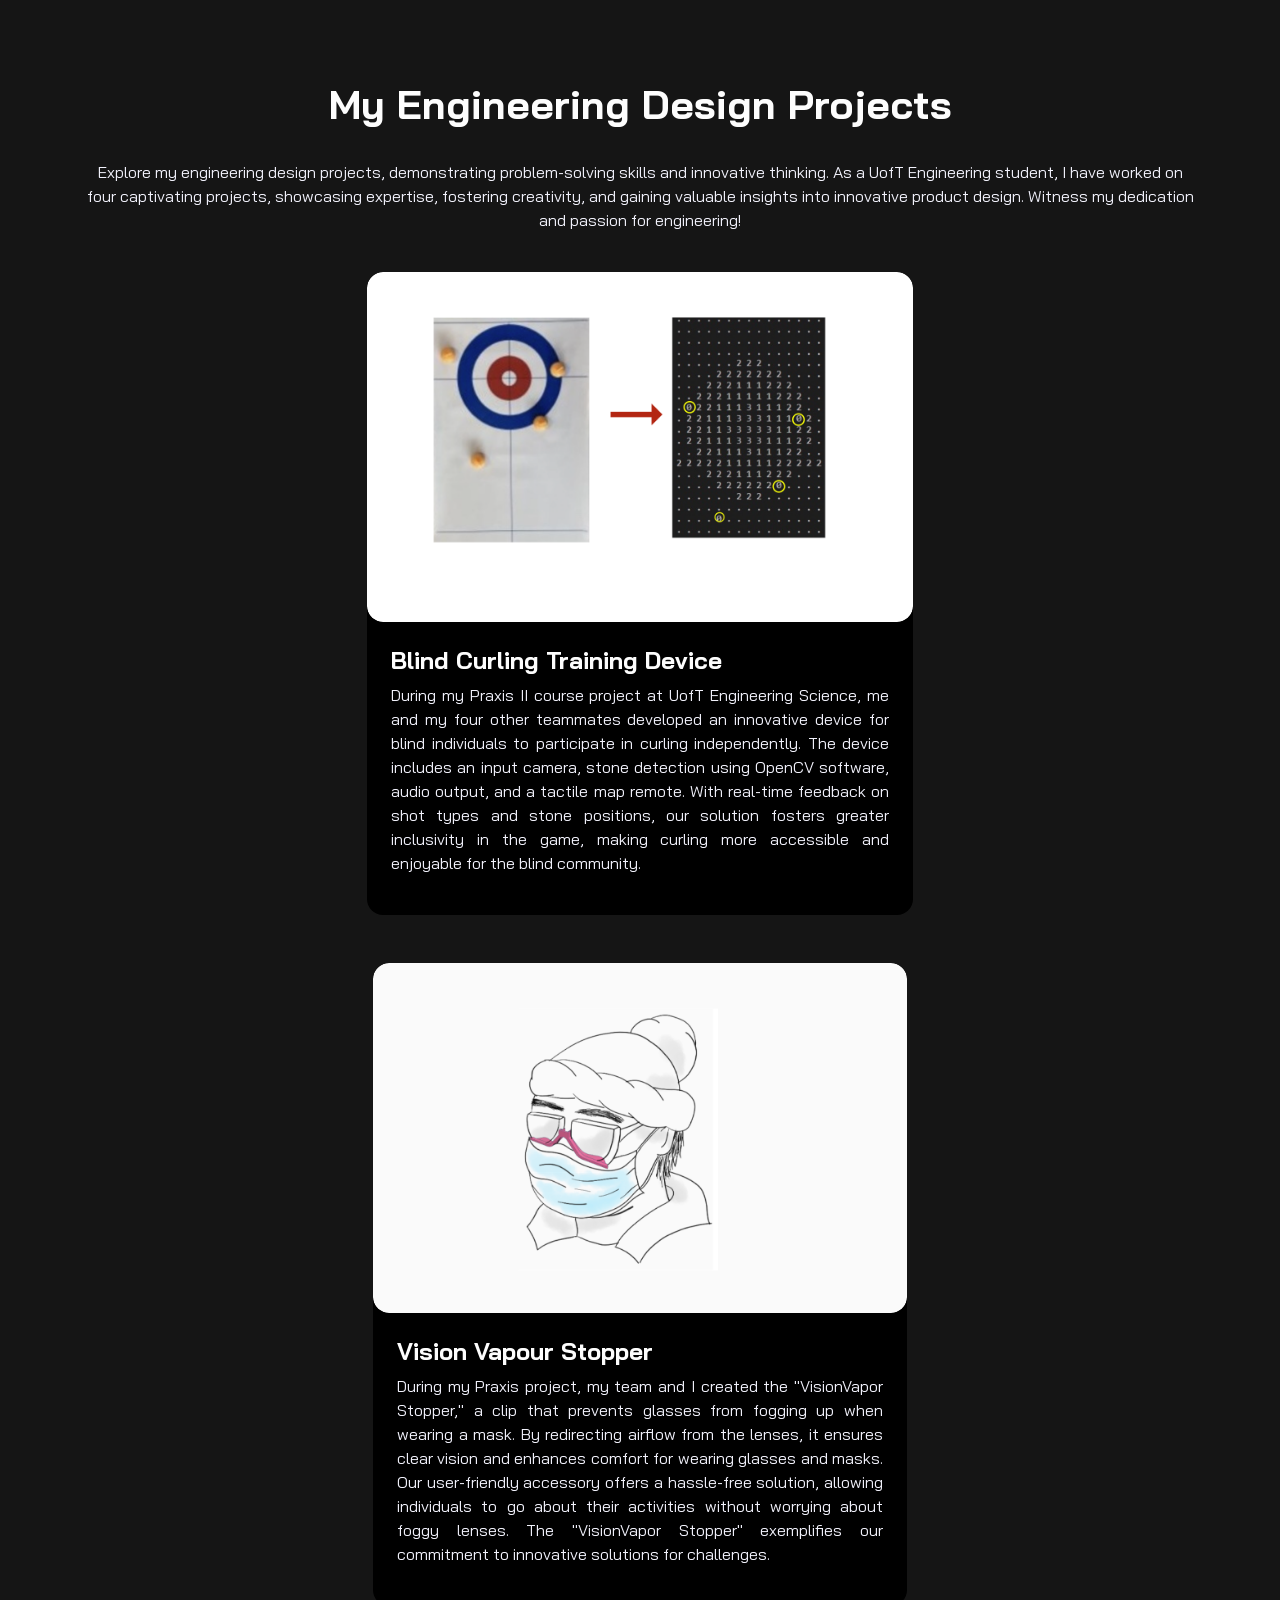
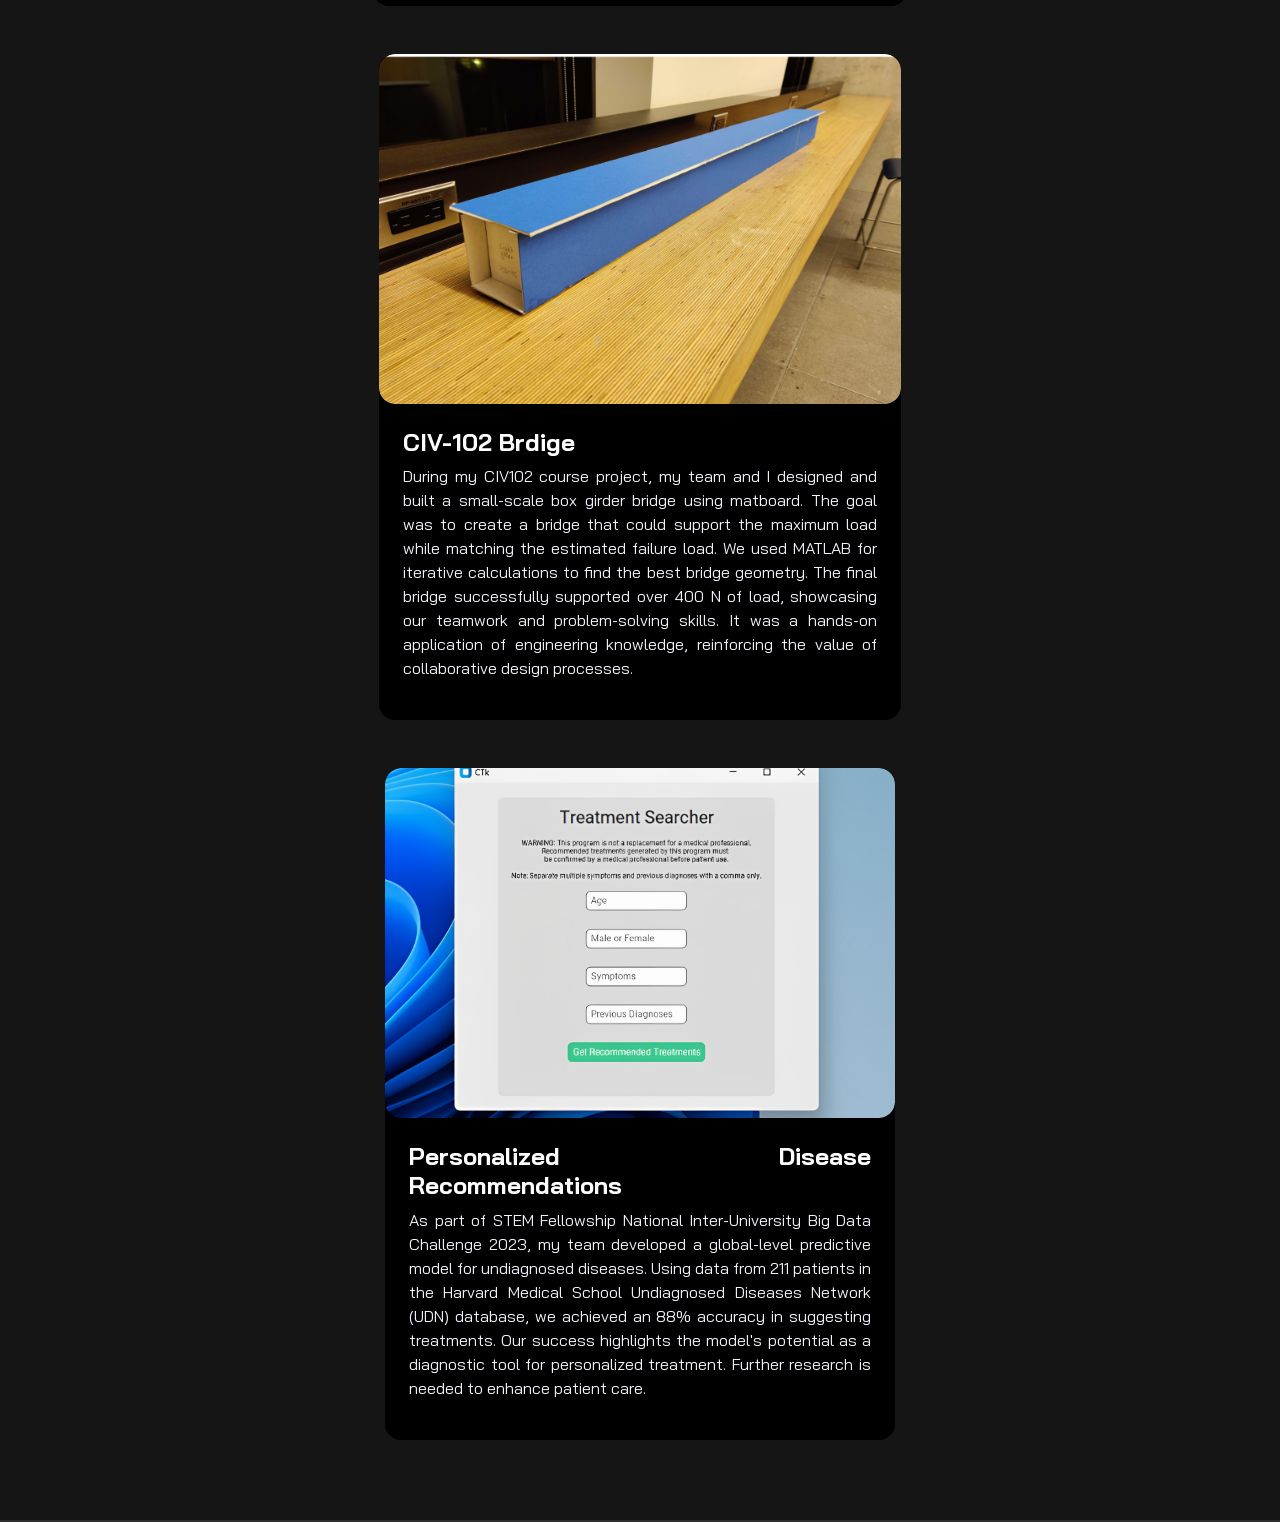
==== commit a50599ba: "Update EngineeringDesign.html" ====
--- a/EngineeringDesign.html
+++ b/EngineeringDesign.html
@@ -6,10 +6,10 @@
   <meta http-equiv="X-UA-Compatible" content="IE=edge">
   <meta name="viewport" content="width=device-width, initial-scale=1.0">
   <title>Najma Sultani Engineering Designer</title>
-  <link rel="stylesheet" href="/css/bootstrap.min.css">
-  <link rel="stylesheet" href="/css/aos.css">
-  <link rel="stylesheet" href="/css/line-awesome.min.css">
-  <link rel="stylesheet" href="/css/style.css">
+  <link rel="stylesheet" href="css/bootstrap.min.css">
+  <link rel="stylesheet" href="css/aos.css">
+  <link rel="stylesheet" href="css/line-awesome.min.css">
+  <link rel="stylesheet" href="css/style.css">
 </head>
 
 <body data-bs-spy="scroll" data-bs-target=".navbar">
@@ -83,9 +83,9 @@
   </section>
   <!--//WORK-->
 
-  <script src="/js/aos.js"></script>
-  <script src="/js/main.js"></script>
-  <script src="/js/bootstrap.bundle.min.js"></script>
+  <script src="js/aos.js"></script>
+  <script src="js/main.js"></script>
+  <script src="js/bootstrap.bundle.min.js"></script>
 
 </body>
 
--- a/css/style.css
+++ b/css/style.css
@@ -171,15 +171,21 @@
 
 
 .card-custom .card-custom-image {
+  height: 350px; 
   overflow: hidden;
 }
 
 .card-custom .card-custom-image img {
+  width: 100%;
+  height: 100%;
+  object-fit: cover;
   transition: all 0.4s ease; }
 
 .card-custom:hover .card-custom-image img {
   transform: scale(1.1);
 }
+.card-custom .card-custom-content {
+  text-align: justify; }
 
 /* CONTACT */
 #contact .form-control {
@@ -203,6 +209,8 @@
 
 /* SOCIAL ICONS */
 .social-icons {
+  display: flex;
+  align-items: center;
 
 }
 
@@ -215,6 +223,8 @@
     background-color: var(--color-base);
     border-radius: 100px;
     font-size: 24px;
+    margin-right: 10px;
+    
 }
 
 .transparent-image {
@@ -278,5 +288,9 @@
   color:var(--color-base);
 }
 
-
-
+.center-content {
+  display: flex;
+  flex-direction: column;
+  justify-content: center;
+  align-items: center;
+  min-height: 100vh;}
